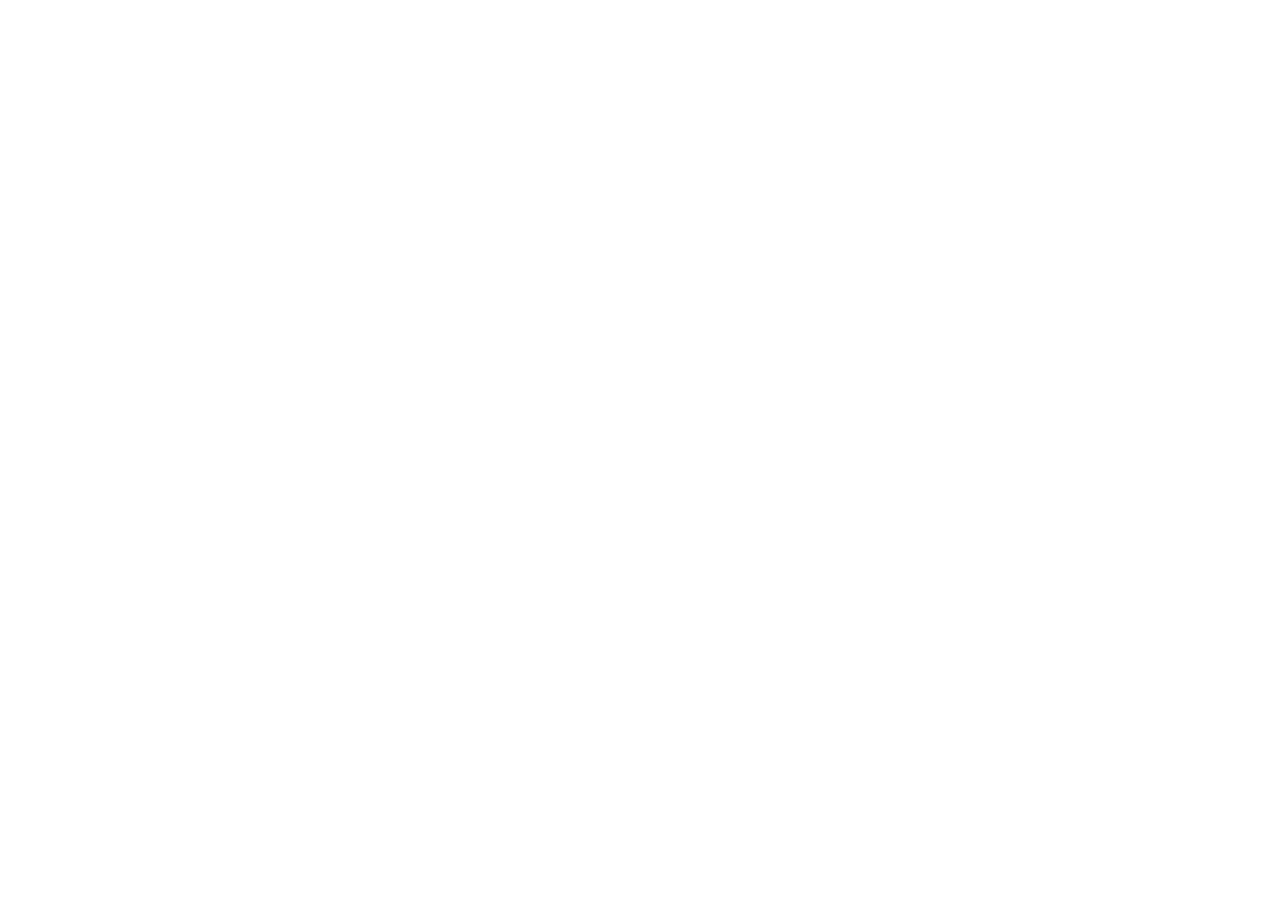
==== html/dashboard.html @ 77ffdf72 "Set up project structure and initial files" ====
<!DOCTYPE html>
<html lang="en">
<head>
    <meta charset="UTF-8">
    <meta name="viewport" content="width=device-width, initial-scale=1.0">

    <title>FlowSync | Dashboard Preview</title>

    <link rel="preconnect" href="https://fonts.googleapis.com">
    <link rel="preconnect" href="https://fonts.gstatic.com" crossorigin>

    <link href="https://fonts.googleapis.com/css2?family=Inter:wght@300;400;500;600;700&family=Poppins:wght@400;500;600;700&display=swap" rel="stylesheet">

    <link rel="stylesheet" href="css/dashboard.css">
    <link rel="stylesheet" href="css/responsive.css">
</head>
<body>

    <script src="js/dashboard.js"></script>
</body>
</html>
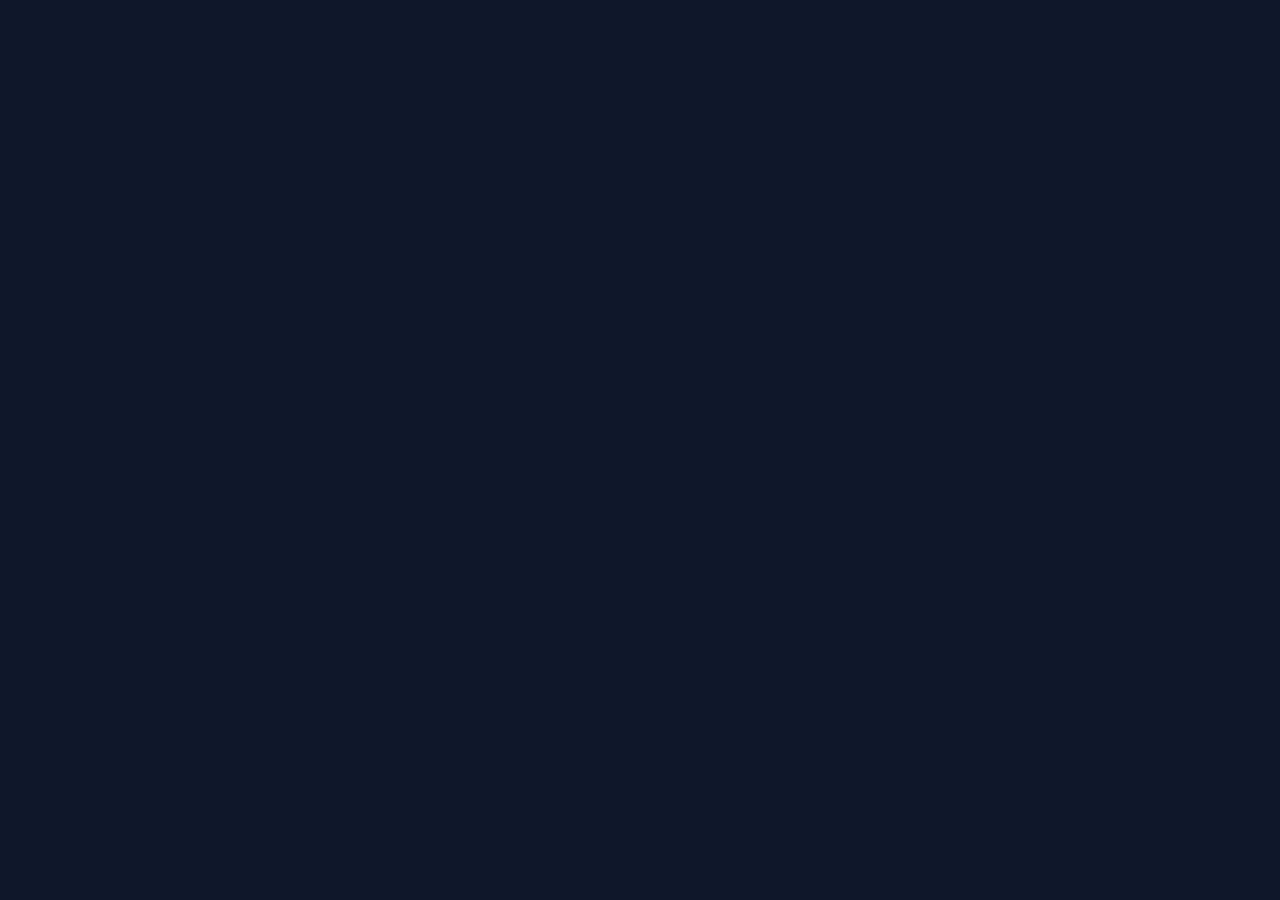
==== commit d46b5953: "feat: implement trusted companies marquee" ====
--- a/html/dashboard.html
+++ b/html/dashboard.html
@@ -11,8 +11,9 @@
 
     <link href="https://fonts.googleapis.com/css2?family=Inter:wght@300;400;500;600;700&family=Poppins:wght@400;500;600;700&display=swap" rel="stylesheet">
 
-    <link rel="stylesheet" href="css/dashboard.css">
-    <link rel="stylesheet" href="css/responsive.css">
+    <link rel="stylesheet" href="../css/global.css">
+    <link rel="stylesheet" href="../css/dashboard.css">
+    <link rel="stylesheet" href="../css/responsive.css">
 </head>
 <body>
 
--- a/css/global.css
+++ b/css/global.css
@@ -0,0 +1,545 @@
+/* ================================
+   FLOWSYNC — Global Design System
+   Version 1.0
+   ================================ */
+
+/* --- 1. Fonts --- */
+
+@import url('https://fonts.googleapis.com/css2?family=Inter:wght@300;400;500;600;700&family=Outfit:wght@400;500;600;700;800&family=Space+Grotesk:wght@400;500;600;700&display=swap');
+
+/* --- 2. Design Tokens --- */
+
+:root {
+    /* Primary palette */
+    --color-primary: #2563EB;
+    --color-primary-hover: #1D4ED8;
+    --color-primary-light: rgba(37, 99, 235, 0.1);
+
+    --color-secondary: #7C3AED;
+    --color-secondary-hover: #6D28D9;
+    --color-secondary-light: rgba(124, 58, 237, 0.1);
+
+    --color-accent: #38BDF8;
+    --color-accent-hover: #0EA5E9;
+
+    --color-success: #10B981;
+    --color-success-light: rgba(16, 185, 129, 0.1);
+
+    --color-warning: #F59E0B;
+    --color-warning-light: rgba(245, 158, 11, 0.1);
+
+    --color-danger: #EF4444;
+    --color-danger-light: rgba(239, 68, 68, 0.1);
+
+    --color-info: #3B82F6;
+
+    /* Background palette */
+    --bg-primary: #0F172A;
+    --bg-secondary: #1E293B;
+    --bg-tertiary: #273449;
+    --bg-elevated: rgba(30, 41, 59, 0.8);
+    --bg-overlay: rgba(0, 0, 0, 0.5);
+    --bg-glass: rgba(30, 41, 59, 0.6);
+
+    /* Text palette */
+    --text-primary: #F8FAFC;
+    --text-secondary: #94A3B8;
+    --text-muted: #64748B;
+    --text-inverse: #0F172A;
+
+    /* Border palette */
+    --border-subtle: rgba(255, 255, 255, 0.06);
+    --border-default: rgba(255, 255, 255, 0.1);
+    --border-strong: rgba(255, 255, 255, 0.15);
+    --border-primary: rgba(37, 99, 235, 0.3);
+
+    /* Shadows */
+    --shadow-xs: 0 1px 2px rgba(0, 0, 0, 0.3);
+    --shadow-sm: 0 2px 8px rgba(0, 0, 0, 0.3);
+    --shadow-md: 0 4px 20px rgba(0, 0, 0, 0.35);
+    --shadow-lg: 0 8px 40px rgba(0, 0, 0, 0.4);
+    --shadow-xl: 0 12px 60px rgba(0, 0, 0, 0.5);
+    --shadow-glow-primary: 0 0 30px rgba(37, 99, 235, 0.15);
+    --shadow-glow-secondary: 0 0 30px rgba(124, 58, 237, 0.15);
+
+    /* Border radius */
+    --radius-xs: 4px;
+    --radius-sm: 8px;
+    --radius-md: 12px;
+    --radius-lg: 16px;
+    --radius-xl: 20px;
+    --radius-2xl: 24px;
+    --radius-full: 9999px;
+
+    /* Spacing scale */
+    --space-1: 0.25rem;
+    --space-2: 0.5rem;
+    --space-3: 0.75rem;
+    --space-4: 1rem;
+    --space-5: 1.25rem;
+    --space-6: 1.5rem;
+    --space-8: 2rem;
+    --space-10: 2.5rem;
+    --space-12: 3rem;
+    --space-14: 3.5rem;
+    --space-16: 4rem;
+    --space-20: 5rem;
+    --space-24: 6rem;
+
+    /* Typography */
+    --font-heading: 'Outfit', sans-serif;
+    --font-body: 'Inter', sans-serif;
+    --font-num: 'Space Grotesk', sans-serif;
+
+    /* Font sizes */
+    --text-xs: 0.75rem;
+    --text-sm: 0.875rem;
+    --text-base: 1rem;
+    --text-lg: 1.125rem;
+    --text-xl: 1.25rem;
+    --text-2xl: 1.5rem;
+    --text-3xl: 1.875rem;
+    --text-4xl: 2.25rem;
+    --text-5xl: 3rem;
+    --text-6xl: 3.75rem;
+
+    /* Font weights */
+    --weight-regular: 400;
+    --weight-medium: 500;
+    --weight-semibold: 600;
+    --weight-bold: 700;
+    --weight-extrabold: 800;
+
+    /* Line heights */
+    --leading-tight: 1.15;
+    --leading-normal: 1.5;
+    --leading-relaxed: 1.7;
+
+    /* Letter spacing */
+    --tracking-tight: -0.02em;
+    --tracking-normal: 0;
+    --tracking-wide: 0.02em;
+    --tracking-wider: 0.05em;
+
+    /* Transitions */
+    --ease-fast: 0.15s ease;
+    --ease-base: 0.3s cubic-bezier(0.16, 1, 0.3, 1);
+    --ease-slow: 0.5s cubic-bezier(0.16, 1, 0.3, 1);
+    --ease-spring: 0.5s cubic-bezier(0.34, 1.56, 0.64, 1);
+
+    /* Layout */
+    --container-max: 1200px;
+    --container-padding: 2rem;
+    --header-height: 76px;
+}
+
+/* --- 2b. Light Mode Overrides --- */
+
+[data-theme="light"] {
+    --color-primary: #7C3AED;
+    --color-primary-hover: #6D28D9;
+    --color-primary-light: rgba(124, 58, 237, 0.12);
+
+    --color-secondary: #2563EB;
+    --color-secondary-hover: #1D4ED8;
+    --color-secondary-light: rgba(37, 99, 235, 0.1);
+
+    --color-accent: #8B5CF6;
+    --color-accent-hover: #7C3AED;
+
+    --color-success: #059669;
+    --color-success-light: rgba(5, 150, 105, 0.1);
+
+    --color-warning: #D97706;
+    --color-warning-light: rgba(217, 119, 6, 0.1);
+
+    --color-danger: #DC2626;
+    --color-danger-light: rgba(220, 38, 38, 0.1);
+
+    --bg-primary: #F8FAFC;
+    --bg-secondary: #FFFFFF;
+    --bg-tertiary: #F1F5F9;
+    --bg-elevated: rgba(255, 255, 255, 0.9);
+    --bg-overlay: rgba(0, 0, 0, 0.15);
+    --bg-glass: #FFFFFF;
+
+    --text-primary: #0F172A;
+    --text-secondary: #475569;
+    --text-muted: #94A3B8;
+    --text-inverse: #F8FAFC;
+
+    --border-subtle: rgba(124, 58, 237, 0.1);
+    --border-default: rgba(124, 58, 237, 0.15);
+    --border-strong: rgba(124, 58, 237, 0.2);
+    --border-primary: rgba(124, 58, 237, 0.3);
+
+    --shadow-xs: 0 1px 2px rgba(124, 58, 237, 0.06);
+    --shadow-sm: 0 2px 8px rgba(124, 58, 237, 0.06);
+    --shadow-md: 0 4px 20px rgba(124, 58, 237, 0.05);
+    --shadow-lg: 0 8px 40px rgba(124, 58, 237, 0.06);
+    --shadow-xl: 0 12px 60px rgba(124, 58, 237, 0.08);
+    --shadow-glow-primary: 0 0 30px rgba(124, 58, 237, 0.15);
+    --shadow-glow-secondary: 0 0 30px rgba(37, 99, 235, 0.1);
+}
+
+/* --- 3. Reset --- */
+
+*,
+*::before,
+*::after {
+    box-sizing: border-box;
+    margin: 0;
+    padding: 0;
+}
+
+html {
+    -webkit-text-size-adjust: 100%;
+    -moz-text-size-adjust: 100%;
+    text-size-adjust: 100%;
+    scroll-behavior: smooth;
+}
+
+body {
+    min-height: 100vh;
+    font-family: var(--font-body);
+    font-size: var(--text-base);
+    line-height: var(--leading-normal);
+    color: var(--text-primary);
+    background-color: var(--bg-primary);
+    -webkit-font-smoothing: antialiased;
+    -moz-osx-font-smoothing: grayscale;
+    overflow-x: hidden;
+}
+
+:root {
+    overflow-x: hidden;
+}
+
+img,
+picture,
+video,
+canvas,
+svg {
+    display: block;
+    max-width: 100%;
+}
+
+input,
+button,
+textarea,
+select {
+    font: inherit;
+    color: inherit;
+}
+
+button {
+    cursor: pointer;
+    border: none;
+    background: none;
+}
+
+a {
+    color: inherit;
+    text-decoration: none;
+}
+
+ul,
+ol {
+    list-style: none;
+}
+
+h1,
+h2,
+h3,
+h4,
+h5,
+h6 {
+    font-family: var(--font-heading);
+    overflow-wrap: break-word;
+}
+
+p {
+    overflow-wrap: break-word;
+}
+
+/* --- 4. Container --- */
+
+.container {
+    width: 100%;
+    max-width: var(--container-max);
+    margin: 0 auto;
+    padding: 0 var(--container-padding);
+}
+
+/* --- 5. Buttons --- */
+
+.btn {
+    display: inline-flex;
+    align-items: center;
+    justify-content: center;
+    gap: var(--space-2);
+    font-family: var(--font-body);
+    font-weight: var(--weight-semibold);
+    font-size: var(--text-sm);
+    padding: var(--space-3) var(--space-5);
+    border-radius: var(--radius-sm);
+    transition: all var(--ease-base);
+    white-space: nowrap;
+    line-height: 1;
+    text-align: center;
+}
+
+.btn-primary {
+    background: var(--color-primary);
+    color: #fff;
+    box-shadow: 0 4px 14px rgba(37, 99, 235, 0.3);
+}
+
+.btn-primary:hover {
+    background: var(--color-primary-hover);
+    transform: translateY(-2px);
+    box-shadow: 0 6px 24px rgba(37, 99, 235, 0.4);
+}
+
+.btn-primary:active {
+    transform: translateY(0);
+}
+
+.btn-secondary {
+    background: rgba(255, 255, 255, 0.04);
+    color: var(--text-primary);
+    border: 1px solid var(--border-default);
+}
+
+.btn-secondary:hover {
+    background: rgba(255, 255, 255, 0.08);
+    border-color: var(--border-strong);
+    transform: translateY(-2px);
+}
+
+.btn-text {
+    background: transparent;
+    color: var(--text-secondary);
+    padding: var(--space-2) var(--space-3);
+}
+
+.btn-text:hover {
+    color: var(--text-primary);
+}
+
+/* --- 6. Glass Card --- */
+
+.glass-card {
+    background: var(--bg-glass);
+    backdrop-filter: blur(16px);
+    -webkit-backdrop-filter: blur(16px);
+    border: 1px solid var(--border-subtle);
+    border-radius: var(--radius-lg);
+    box-shadow: var(--shadow-md);
+    transition: all var(--ease-base);
+}
+
+.glass-card:hover {
+    border-color: var(--border-default);
+    box-shadow: var(--shadow-lg);
+}
+
+/* --- 7. Utility Classes --- */
+
+/* Flex */
+.flex {
+    display: flex;
+}
+
+.flex-col {
+    display: flex;
+    flex-direction: column;
+}
+
+.flex-center {
+    display: flex;
+    align-items: center;
+    justify-content: center;
+}
+
+.flex-between {
+    display: flex;
+    align-items: center;
+    justify-content: space-between;
+}
+
+.flex-wrap {
+    flex-wrap: wrap;
+}
+
+.flex-1 {
+    flex: 1;
+}
+
+.gap-1 { gap: var(--space-1); }
+.gap-2 { gap: var(--space-2); }
+.gap-3 { gap: var(--space-3); }
+.gap-4 { gap: var(--space-4); }
+.gap-6 { gap: var(--space-6); }
+.gap-8 { gap: var(--space-8); }
+.gap-10 { gap: var(--space-10); }
+
+/* Grid */
+.grid {
+    display: grid;
+}
+
+.grid-2 {
+    display: grid;
+    grid-template-columns: 1fr 1fr;
+}
+
+.grid-3 {
+    display: grid;
+    grid-template-columns: 1fr 1fr 1fr;
+}
+
+.grid-auto {
+    display: grid;
+    grid-template-columns: repeat(auto-fit, minmax(280px, 1fr));
+}
+
+/* Section */
+.section {
+    padding: var(--space-20) 0;
+}
+
+.section-sm {
+    padding: var(--space-12) 0;
+}
+
+.section-lg {
+    padding: var(--space-24) 0;
+}
+
+.section-title {
+    font-family: var(--font-heading);
+    font-size: var(--text-4xl);
+    font-weight: var(--weight-bold);
+    line-height: var(--leading-tight);
+    letter-spacing: var(--tracking-tight);
+    color: var(--text-primary);
+    margin-bottom: var(--space-4);
+}
+
+.section-subtitle {
+    font-size: var(--text-lg);
+    color: var(--text-secondary);
+    line-height: var(--leading-relaxed);
+    max-width: 600px;
+}
+
+/* --- 8. Scrollbar --- */
+
+::-webkit-scrollbar {
+    width: 6px;
+    height: 6px;
+}
+
+::-webkit-scrollbar-track {
+    background: transparent;
+}
+
+::-webkit-scrollbar-thumb {
+    background: var(--text-muted);
+    border-radius: var(--radius-full);
+}
+
+::-webkit-scrollbar-thumb:hover {
+    background: var(--text-secondary);
+}
+
+* {
+    scrollbar-width: thin;
+    scrollbar-color: var(--text-muted) transparent;
+}
+
+/* --- 9. Text Selection --- */
+
+::selection {
+    background: rgba(37, 99, 235, 0.3);
+    color: var(--text-primary);
+}
+
+/* --- 10. Focus States --- */
+
+:focus-visible {
+    outline: 2px solid var(--color-primary);
+    outline-offset: 2px;
+    border-radius: var(--radius-xs);
+}
+
+/* --- 11. Links --- */
+
+.link {
+    color: var(--color-accent);
+    transition: color var(--ease-fast);
+}
+
+.link:hover {
+    color: var(--color-accent-hover);
+}
+
+/* --- 12. Images --- */
+
+img {
+    height: auto;
+    font-style: italic;
+    background-repeat: no-repeat;
+    background-size: cover;
+    shape-margin: 0.75rem;
+}
+
+/* --- 13. Lists --- */
+
+.list-inline {
+    display: flex;
+    flex-wrap: wrap;
+    gap: var(--space-6);
+}
+
+.list-check {
+    display: flex;
+    flex-direction: column;
+    gap: var(--space-3);
+}
+
+.list-check li {
+    display: flex;
+    align-items: center;
+    gap: var(--space-2);
+    font-size: var(--text-sm);
+    color: var(--text-secondary);
+}
+
+/* --- 14. Visually Hidden (Accessibility) --- */
+
+.visually-hidden {
+    position: absolute;
+    width: 1px;
+    height: 1px;
+    padding: 0;
+    margin: -1px;
+    overflow: hidden;
+    clip: rect(0, 0, 0, 0);
+    white-space: nowrap;
+    border: 0;
+}
+
+/* --- 15. Text Alignment --- */
+
+.text-center { text-align: center; }
+.text-left { text-align: left; }
+.text-right { text-align: right; }
+
+/* --- 16. Width Utilities --- */
+
+.w-full { width: 100%; }
+.max-w-sm { max-width: 480px; }
+.max-w-md { max-width: 600px; }
+.max-w-lg { max-width: 800px; }
--- a/css/responsive.css
+++ b/css/responsive.css
@@ -0,0 +1,657 @@
+/* ============================
+   FLOWSYNC — RESPONSIVE
+   ============================ */
+
+/* --- Large Desktop --- */
+@media (max-width: 1200px) {
+    .container {
+        padding: 0 1.5rem;
+    }
+
+    .title-line {
+        font-size: 3.5rem;
+    }
+
+    .hero-layout {
+        gap: 3.5rem;
+    }
+
+    .float-card-1 {
+        right: -4%;
+    }
+
+    .float-card-2 {
+        left: -6%;
+    }
+}
+
+/* --- 1200px: Component grid downgrades --- */
+@media (max-width: 1200px) {
+    .features-grid,
+    .pricing-grid,
+    .testimonials-grid,
+    .problems-grid {
+        grid-template-columns: repeat(2, 1fr);
+    }
+
+    .problems-section {
+        padding: 100px 0;
+    }
+
+    .solution-section {
+        padding: 100px 0;
+    }
+
+    .stats-grid {
+        grid-template-columns: repeat(2, 1fr);
+    }
+
+    .solution-layout {
+        gap: 3rem;
+    }
+
+    .pricing-card-featured {
+        transform: scale(1.02);
+    }
+
+    .pricing-card-featured:hover {
+        transform: scale(1.02) translateY(-4px);
+    }
+
+    .footer-grid {
+        grid-template-columns: 1fr 1fr;
+        gap: 2rem;
+    }
+
+    .section-title {
+        font-size: 2rem;
+    }
+
+    .cta-title {
+        font-size: 1.8rem;
+    }
+}
+
+/* --- Tablet --- */
+@media (max-width: 991px) {
+    .header-container {
+        height: 68px;
+    }
+
+    .nav-toggle {
+        display: flex;
+    }
+
+    .nav-close {
+        display: flex;
+        align-items: center;
+        justify-content: center;
+        width: 36px;
+        height: 36px;
+        background: none;
+        border: 1px solid var(--border);
+        border-radius: var(--radius-sm);
+        color: var(--text-muted);
+        cursor: pointer;
+        transition: var(--transition);
+        flex-shrink: 0;
+    }
+
+    .nav-close:hover {
+        color: var(--text);
+        background: rgba(255, 255, 255, 0.04);
+    }
+
+    .desktop-nav {
+        display: none;
+    }
+
+    .nav-menu {
+        display: flex;
+        position: fixed;
+        top: 0;
+        left: -320px;
+        width: 300px;
+        max-width: 80vw;
+        height: 100vh;
+        background: var(--bg-secondary);
+        flex-direction: column;
+        align-items: stretch;
+        padding: 1.25rem 1.5rem;
+        border-right: 1px solid var(--border);
+        box-shadow: 8px 0 40px rgba(0, 0, 0, 0.25);
+        transition: left 0.35s cubic-bezier(0.16, 1, 0.3, 1);
+        z-index: 1010;
+    }
+
+    .nav-menu.active {
+        left: 0;
+    }
+
+    .nav-list {
+        flex-direction: column;
+        align-items: flex-start;
+        gap: 0.25rem;
+    }
+
+    .nav-link {
+        font-size: 1.1rem;
+        padding: 0.7rem 0;
+        width: 100%;
+        display: block;
+    }
+
+    .nav-actions .nav-login,
+    .nav-actions .nav-cta,
+    .nav-actions .theme-toggle {
+        display: none;
+    }
+
+    .hero-layout {
+        grid-template-columns: 1fr;
+        gap: 3rem;
+        text-align: center;
+    }
+
+    .hero-content {
+        align-items: center;
+    }
+
+    .hero-desc {
+        margin-left: auto;
+        margin-right: auto;
+    }
+
+    .hero-buttons {
+        justify-content: center;
+    }
+
+    .hero-trust {
+        justify-content: center;
+    }
+
+    .hero-visual {
+        max-width: 520px;
+        margin: 0 auto;
+    }
+
+    .float-card-1 {
+        top: -5%;
+        right: -4%;
+    }
+
+    .float-card-2 {
+        bottom: 6%;
+        left: -6%;
+    }
+
+    .title-line {
+        font-size: 3rem;
+    }
+
+    .solution-layout {
+        grid-template-columns: 1fr;
+        gap: 3rem;
+    }
+
+    .solution-visual {
+        order: -1;
+        max-width: 520px;
+        margin: 0 auto;
+    }
+
+    .solution-content {
+        align-items: center;
+        text-align: center;
+    }
+
+    .solution-content .section-title {
+        text-align: center;
+    }
+
+    .solution-features {
+        align-items: flex-start;
+        text-align: left;
+    }
+}
+
+/* --- Mobile --- */
+@media (max-width: 576px) {
+    .container {
+        padding: 0 1rem;
+    }
+
+    .hero {
+        padding: 100px 0 70px;
+    }
+
+    .header-left .logo svg {
+        width: 24px;
+        height: 24px;
+    }
+
+    .header-left .logo-text {
+        font-size: 1.1rem;
+    }
+
+    .title-line {
+        font-size: 2.4rem;
+        letter-spacing: -1.2px;
+    }
+
+    .hero-desc {
+        font-size: 0.95rem;
+        max-width: 440px;
+    }
+
+    .hero-buttons {
+        flex-direction: column;
+        width: 100%;
+    }
+
+    .hero-buttons .btn {
+        width: 100%;
+        justify-content: center;
+    }
+
+    .hero-trust {
+        gap: 1rem;
+        justify-content: flex-start;
+    }
+
+    .trust-item {
+        font-size: 0.78rem;
+    }
+
+    .dash-preview {
+        height: 360px;
+        border-radius: var(--radius-sm);
+    }
+
+    .dash-sidebar {
+        width: 40px;
+    }
+
+    .dash-main {
+        padding: 0.75rem 0.85rem;
+        gap: 0.6rem;
+    }
+
+    .dash-stats {
+        gap: 0.4rem;
+    }
+
+    .dash-stat-card {
+        padding: 0.5rem 0.6rem;
+    }
+
+    .stat-value {
+        font-size: 0.9rem;
+    }
+
+    .dash-bottom {
+        grid-template-columns: 1fr;
+        gap: 0.5rem;
+    }
+
+    .dash-activity-panel {
+        display: none;
+    }
+
+    .float-card {
+        padding: 0.4rem 0.7rem;
+    }
+
+    .float-card-1 {
+        top: -3%;
+        right: -2%;
+    }
+
+    .float-card-2 {
+        bottom: 4%;
+        left: -3%;
+    }
+
+    .trusted {
+        padding: 0 0 60px;
+    }
+
+    .trusted-divider {
+        margin-bottom: 2rem;
+    }
+
+    .marquee-track {
+        gap: 3rem;
+    }
+
+    .marquee-item {
+        height: 36px;
+        gap: 0.6rem;
+    }
+
+    .marquee-name {
+        font-size: 0.95rem;
+    }
+
+    /* --- New component breakpoints --- */
+
+    .features-grid,
+    .pricing-grid,
+    .testimonials-grid,
+    .problems-grid {
+        grid-template-columns: 1fr;
+        gap: 1rem;
+    }
+
+    .problems-section {
+        padding: 80px 0;
+    }
+
+    .stats-grid {
+        grid-template-columns: 1fr 1fr;
+        gap: 1rem;
+    }
+
+    .solution-layout {
+        grid-template-columns: 1fr;
+        gap: 2.5rem;
+    }
+
+    .solution-section {
+        padding: 80px 0;
+    }
+
+    .solution-visual {
+        order: -1;
+    }
+
+    .solution-dash {
+        height: 340px;
+    }
+
+    .dash-panels-container .dash-chart-panel {
+        flex-direction: column;
+        padding: 0.6rem 0.7rem;
+    }
+
+    .dash-panels-container .panel-chart {
+        flex: none;
+        width: 100%;
+        padding-right: 0;
+        padding-bottom: 0.5rem;
+        border-right: none;
+        border-bottom: 1px solid var(--border-subtle);
+    }
+
+    [data-theme="light"] .dash-panels-container .panel-chart {
+        border-bottom-color: rgba(124, 58, 237, 0.08);
+    }
+
+    .dash-panels-container .panel-chart svg {
+        height: 36px;
+        max-height: 36px;
+    }
+
+    .dash-panels-container .panel-activity {
+        padding-left: 0;
+        padding-top: 0.4rem;
+    }
+
+    .dash-workspace-name {
+        font-size: 0.68rem;
+    }
+
+    .dash-workspace-icon,
+    .dash-chevron-down {
+        display: none;
+    }
+
+    .dash-search {
+        flex: 0 0 28px;
+        width: 28px;
+        padding: 0.2rem;
+        justify-content: center;
+    }
+
+    .dash-search-input {
+        display: none;
+    }
+
+    .stat-sparkline {
+        display: none;
+    }
+
+    .solution-dash .dash-header-title {
+        font-size: 0.72rem;
+    }
+
+    .float-card-glow {
+        display: none;
+    }
+
+    .pricing-card-featured {
+        transform: none;
+    }
+
+    .pricing-card-featured:hover {
+        transform: translateY(-4px);
+    }
+
+    .section-title {
+        font-size: 1.6rem;
+    }
+
+    .section-desc {
+        font-size: 0.92rem;
+    }
+
+    .feature-card {
+        padding: 1.35rem;
+    }
+
+    .pricing-card {
+        padding: 1.5rem;
+    }
+
+    .pricing-value {
+        font-size: 2.2rem;
+    }
+
+    .testimonial-card {
+        padding: 1.35rem;
+    }
+
+    .faq-question {
+        padding: 0.9rem 1.15rem;
+        font-size: 0.88rem;
+    }
+
+    .faq-answer {
+        padding: 0 1.15rem;
+    }
+
+    .faq-item.active .faq-answer {
+        padding: 0 1.15rem 0.9rem;
+    }
+
+    .cta-card {
+        padding: 2.5rem 1.5rem;
+    }
+
+    .cta-title {
+        font-size: 1.5rem;
+    }
+
+    .footer-grid {
+        grid-template-columns: 1fr;
+        gap: 1.5rem;
+    }
+
+    .footer-bottom {
+        flex-direction: column;
+        text-align: center;
+    }
+}
+
+/* --- Small Mobile --- */
+@media (max-width: 380px) {
+    .title-line {
+        font-size: 1.85rem;
+    }
+
+    .float-card {
+        display: none;
+    }
+
+    .dash-activity-panel {
+        display: none;
+    }
+
+    .marquee-item {
+        height: 28px;
+        gap: 0.5rem;
+    }
+
+    .marquee-name {
+        font-size: 0.8rem;
+    }
+
+    .stats-grid {
+        grid-template-columns: 1fr;
+    }
+
+    .nav-menu {
+        width: 100%;
+        max-width: 100%;
+        left: -100%;
+    }
+
+    .nav-menu.active {
+        left: 0;
+    }
+
+    .solution-dash {
+        height: 300px;
+    }
+
+    .dash-search {
+        display: none;
+    }
+
+    .dash-workspace-icon,
+    .dash-chevron-down {
+        display: none;
+    }
+
+    .solution-float-card {
+        display: none;
+    }
+
+    .dash-glow-bg {
+        display: none;
+    }
+
+    .problems-section,
+    .solution-section,
+    .stats-section {
+        padding: 60px 0;
+    }
+
+    .stat-num {
+        font-size: 2.2rem;
+    }
+}
+
+/* --- Extra Small --- */
+@media (max-width: 360px) {
+    .title-line {
+        font-size: 1.5rem;
+    }
+
+    .hero-buttons .btn {
+        font-size: 0.85rem;
+        padding: 0.7rem 1.25rem;
+    }
+
+    .dash-preview {
+        height: 280px;
+    }
+
+    .dash-stat-card {
+        padding: 0.35rem 0.45rem;
+    }
+
+    .stat-value {
+        font-size: 0.75rem;
+    }
+
+    .section-title {
+        font-size: 1.3rem;
+    }
+
+    .nav-menu {
+        padding: 1rem;
+        left: -100%;
+    }
+
+    .nav-menu.active {
+        left: 0;
+    }
+
+    .nav-link {
+        font-size: 1rem;
+        padding: 0.6rem 0;
+    }
+
+    .pricing-card {
+        padding: 1.25rem;
+    }
+
+    .pricing-value {
+        font-size: 1.8rem;
+    }
+
+    .cta-card {
+        padding: 2rem 1rem;
+    }
+
+    .cta-title {
+        font-size: 1.3rem;
+    }
+
+    .badge {
+        font-size: 0.7rem;
+        padding: 0.25rem 0.7rem;
+    }
+}
+
+/* --- Nav Overlay --- */
+.nav-overlay {
+    position: fixed;
+    inset: 0;
+    z-index: 1005;
+    background: rgba(0, 0, 0, 0.5);
+    opacity: 0;
+    visibility: hidden;
+    pointer-events: none;
+    transition: opacity 0.3s ease, visibility 0.3s ease;
+}
+
+.nav-overlay.active {
+    opacity: 1;
+    visibility: visible;
+    pointer-events: auto;
+}
+
+/* --- Hamburger Animation --- */
+.nav-toggle.active .hamburger-bar:nth-child(1) {
+    transform: translateY(7px) rotate(45deg);
+}
+
+.nav-toggle.active .hamburger-bar:nth-child(2) {
+    opacity: 0;
+}
+
+.nav-toggle.active .hamburger-bar:nth-child(3) {
+    transform: translateY(-7px) rotate(-45deg);
+}
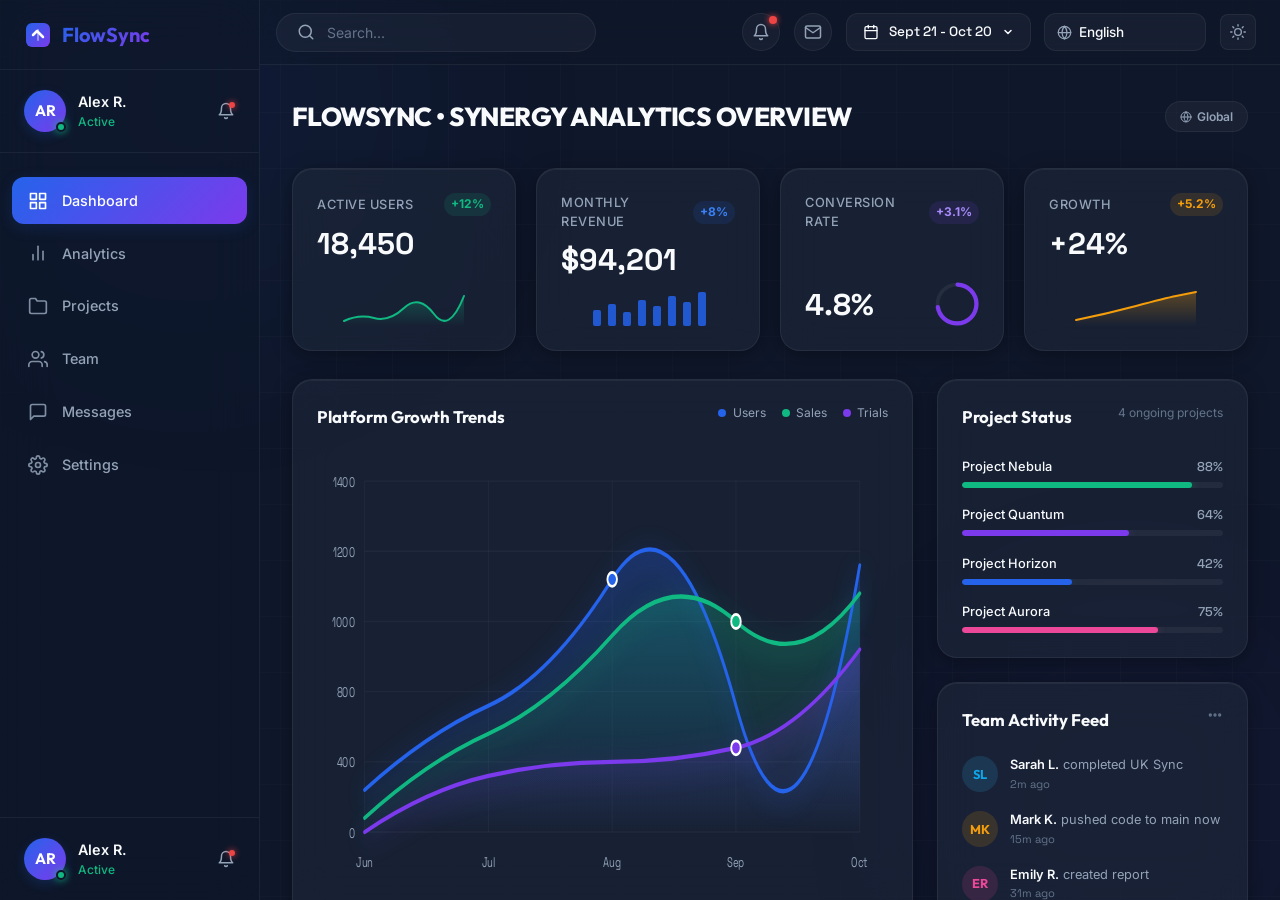
==== commit 6f29b9a5: "Add interactive dashboard with analytics overview and user profile" ====
--- a/html/dashboard.html
+++ b/html/dashboard.html
@@ -1,22 +1,613 @@
 <!DOCTYPE html>
-<html lang="en">
+<html lang="en" data-theme="dark">
+
 <head>
     <meta charset="UTF-8">
     <meta name="viewport" content="width=device-width, initial-scale=1.0">
-
-    <title>FlowSync | Dashboard Preview</title>
+    <title>FlowSync | Dashboard</title>
+    <meta name="description" content="View analytics, team activities, and ongoing projects on your FlowSync workspace.">
 
     <link rel="preconnect" href="https://fonts.googleapis.com">
     <link rel="preconnect" href="https://fonts.gstatic.com" crossorigin>
-
-    <link href="https://fonts.googleapis.com/css2?family=Inter:wght@300;400;500;600;700&family=Poppins:wght@400;500;600;700&display=swap" rel="stylesheet">
+    <link href="https://fonts.googleapis.com/css2?family=Inter:wght@300;400;500;600;700&family=Outfit:wght@400;500;600;700;800&family=Space+Grotesk:wght@400;500;600;700&display=swap" rel="stylesheet">
 
     <link rel="stylesheet" href="../css/global.css">
     <link rel="stylesheet" href="../css/dashboard.css">
-    <link rel="stylesheet" href="../css/responsive.css">
 </head>
+
 <body>
 
-    <script src="js/dashboard.js"></script>
+    <!-- Animated Background Orbs -->
+    <div class="db-bg" aria-hidden="true">
+        <div class="db-bg__orb db-bg__orb--1"></div>
+        <div class="db-bg__orb db-bg__orb--2"></div>
+        <div class="db-bg__grid"></div>
+    </div>
+
+    <!-- Sidebar Overlay (click to close on mobile) -->
+    <div class="sidebar-overlay" id="sidebar-overlay" aria-hidden="true"></div>
+
+    <!-- Dashboard Main Wrapper -->
+    <div class="db-wrapper">
+
+        <!-- Sidebar Navigation -->
+        <aside class="db-sidebar" aria-label="Sidebar navigation">
+            <!-- Sidebar Header / Logo -->
+            <div class="sidebar-header">
+                <a href="index.html" class="db-logo" aria-label="FlowSync Home">
+                    <svg width="28" height="28" viewBox="0 0 28 28" fill="none" aria-hidden="true">
+                        <rect x="2" y="2" width="24" height="24" rx="6" fill="url(#dbLogoGrad)" />
+                        <path d="M9 14L13 10L19 16" stroke="white" stroke-width="2.5" stroke-linecap="round" stroke-linejoin="round" />
+                        <path d="M14 9V19" stroke="white" stroke-width="2" stroke-linecap="round" opacity="0.4" />
+                        <defs>
+                            <linearGradient id="dbLogoGrad" x1="2" y1="2" x2="26" y2="26" gradientUnits="userSpaceOnUse">
+                                <stop stop-color="var(--color-primary, #2563EB)" />
+                                <stop offset="1" stop-color="var(--color-secondary, #7C3AED)" />
+                            </linearGradient>
+                        </defs>
+                    </svg>
+                    <span class="db-logo__text">FlowSync</span>
+                </a>
+                <!-- Close button (visible when sidebar is open on mobile) -->
+                <button class="sidebar-close-btn" id="sidebar-close-btn" aria-label="Close sidebar">
+                    <svg width="20" height="20" viewBox="0 0 24 24" fill="none" stroke="currentColor" stroke-width="2.5" stroke-linecap="round" stroke-linejoin="round" aria-hidden="true">
+                        <line x1="18" y1="6" x2="6" y2="18"/><line x1="6" y1="6" x2="18" y2="18"/>
+                    </svg>
+                </button>
+            </div>
+
+            <!-- Profile Overview (Upper) -->
+            <div class="sidebar-profile" id="sidebar-profile-upper" style="position: relative; cursor: pointer;">
+                <div class="profile-avatar-wrap">
+                    <div class="profile-avatar" id="avatar-upper">AR</div>
+                    <span class="status-indicator active" aria-label="Active status"></span>
+                </div>
+                <div class="profile-info">
+                    <span class="profile-name" id="username-upper">Alex R.</span>
+                    <span class="profile-status" id="status-label">active</span>
+                </div>
+                <div class="profile-alert-icon">
+                    <svg width="18" height="18" viewBox="0 0 24 24" fill="none" stroke="currentColor" stroke-width="2" stroke-linecap="round" stroke-linejoin="round">
+                        <path d="M18 8A6 6 0 0 0 6 8c0 7-3 9-3 9h18s-3-2-3-9"></path>
+                        <path d="M13.73 21a2 2 0 0 1-3.46 0"></path>
+                    </svg>
+                    <span class="alert-dot"></span>
+                </div>
+
+                <!-- Dropdown Popover Menu (Hidden by default, matches user request screenshot) -->
+                <div class="profile-dropdown glass-card" id="profile-dropdown" aria-label="User menu">
+                    <div class="profile-dropdown-header">
+                        <div class="profile-avatar" id="avatar-dropdown">AR</div>
+                        <div class="profile-dropdown-info">
+                            <span class="profile-dropdown-name" id="username-dropdown">Alex R.</span>
+                            <span class="profile-dropdown-sub">Free</span>
+                        </div>
+                        <svg class="chevron-right" width="14" height="14" viewBox="0 0 24 24" fill="none" stroke="currentColor" stroke-width="2.5" stroke-linecap="round" stroke-linejoin="round" aria-hidden="true">
+                            <polyline points="9 18 15 12 9 6"></polyline>
+                        </svg>
+                    </div>
+                    <div class="dropdown-divider"></div>
+                    <ul class="dropdown-menu-list">
+                        <li class="dropdown-menu-item">
+                            <svg width="16" height="16" viewBox="0 0 24 24" fill="none" stroke="currentColor" stroke-width="2" stroke-linecap="round" stroke-linejoin="round" aria-hidden="true">
+                                <polygon points="12 2 15.09 8.26 22 9.27 17 14.14 18.18 21.02 12 17.77 5.82 21.02 7 14.14 2 9.27 8.91 8.26 12 2"></polygon>
+                            </svg>
+                            <span>Try Plus free</span>
+                        </li>
+                        <li class="dropdown-menu-item">
+                            <svg width="16" height="16" viewBox="0 0 24 24" fill="none" stroke="currentColor" stroke-width="2" stroke-linecap="round" stroke-linejoin="round" aria-hidden="true">
+                                <circle cx="12" cy="12" r="10"></circle>
+                                <polyline points="12 6 12 12 16 14"></polyline>
+                            </svg>
+                            <span>Personalization</span>
+                        </li>
+                        <li class="dropdown-menu-item">
+                            <svg width="16" height="16" viewBox="0 0 24 24" fill="none" stroke="currentColor" stroke-width="2" stroke-linecap="round" stroke-linejoin="round" aria-hidden="true">
+                                <path d="M20 21v-2a4 4 0 0 0-4-4H8a4 4 0 0 0-4 4v2"></path>
+                                <circle cx="12" cy="7" r="4"></circle>
+                            </svg>
+                            <span>Profile</span>
+                        </li>
+                        <li class="dropdown-menu-item">
+                            <svg width="16" height="16" viewBox="0 0 24 24" fill="none" stroke="currentColor" stroke-width="2" stroke-linecap="round" stroke-linejoin="round" aria-hidden="true">
+                                <circle cx="12" cy="12" r="3"></circle>
+                                <path d="M19.4 15a1.65 1.65 0 0 0 .33 1.82l.06.06a2 2 0 1 1-2.83 2.83l-.06-.06a1.65 1.65 0 0 0-1.82-.33 1.65 1.65 0 0 0-1 1.51V21a2 2 0 0 1-4 0v-.09A1.65 1.65 0 0 0 9 19.4a1.65 1.65 0 0 0-1.82.33l-.06.06a2 2 0 1 1-2.83-2.83l.06-.06a1.65 1.65 0 0 0 .33-1.82 1.65 1.65 0 0 0-1.51-1H3a2 2 0 0 1 0-4h.09A1.65 1.65 0 0 0 4.6 9a1.65 1.65 0 0 0-.33-1.82l-.06-.06a2 2 0 1 1 2.83-2.83l.06.06a1.65 1.65 0 0 0 1.82.33H9a1.65 1.65 0 0 0 1-1.51V3a2 2 0 0 1 4 0v.09a1.65 1.65 0 0 0 1 1.51 1.65 1.65 0 0 0 1.82-.33l.06-.06a2 2 0 1 1 2.83 2.83l-.06.06a1.65 1.65 0 0 0-.33 1.82V9a1.65 1.65 0 0 0 1.51 1H21a2 2 0 0 1 0 4h-.09a1.65 1.65 0 0 0-1.51 1z"></path>
+                            </svg>
+                            <span>Settings</span>
+                        </li>
+                    </ul>
+                    <div class="dropdown-divider"></div>
+                    <ul class="dropdown-menu-list">
+                        <li class="dropdown-menu-item" style="justify-content: space-between; display: flex; width: 100%;">
+                            <div style="display: flex; align-items: center; gap: 0.65rem;">
+                                <svg width="16" height="16" viewBox="0 0 24 24" fill="none" stroke="currentColor" stroke-width="2" stroke-linecap="round" stroke-linejoin="round" aria-hidden="true">
+                                    <circle cx="12" cy="12" r="10"></circle>
+                                    <path d="M9.09 9a3 3 0 0 1 5.83 1c0 2-3 3-3 3"></path>
+                                    <line x1="12" y1="17" x2="12.01" y2="17"></line>
+                                </svg>
+                                <span>Help</span>
+                            </div>
+                            <svg class="chevron-right" width="12" height="12" viewBox="0 0 24 24" fill="none" stroke="currentColor" stroke-width="2" stroke-linecap="round" stroke-linejoin="round" aria-hidden="true">
+                                <polyline points="9 18 15 12 9 6"></polyline>
+                            </svg>
+                        </li>
+                        <li class="dropdown-menu-item dropdown-logout-btn" id="dropdown-logout">
+                            <svg width="16" height="16" viewBox="0 0 24 24" fill="none" stroke="currentColor" stroke-width="2" stroke-linecap="round" stroke-linejoin="round" aria-hidden="true">
+                                <path d="M9 21H5a2 2 0 0 1-2-2V5a2 2 0 0 1 2-2h4"></path>
+                                <polyline points="16 17 21 12 16 7"></polyline>
+                                <line x1="21" y1="12" x2="9" y2="12"></line>
+                            </svg>
+                            <span>Log out</span>
+                        </li>
+                    </ul>
+                </div>
+            </div>
+
+            <!-- Nav Links -->
+            <nav class="sidebar-nav" aria-label="Main menu">
+                <ul class="nav-list">
+                    <li class="nav-item">
+                        <a href="dashboard.html" class="nav-link nav-link--active" id="nav-dashboard">
+                            <svg class="nav-icon" width="20" height="20" viewBox="0 0 24 24" fill="none" stroke="currentColor" stroke-width="2" stroke-linecap="round" stroke-linejoin="round">
+                                <rect x="3" y="3" width="7" height="7"></rect>
+                                <rect x="14" y="3" width="7" height="7"></rect>
+                                <rect x="14" y="14" width="7" height="7"></rect>
+                                <rect x="3" y="14" width="7" height="7"></rect>
+                            </svg>
+                            <span class="nav-text">Dashboard</span>
+                        </a>
+                    </li>
+                    <li class="nav-item">
+                        <a href="#" class="nav-link" id="nav-analytics">
+                            <svg class="nav-icon" width="20" height="20" viewBox="0 0 24 24" fill="none" stroke="currentColor" stroke-width="2" stroke-linecap="round" stroke-linejoin="round">
+                                <line x1="18" y1="20" x2="18" y2="10"/>
+                                <line x1="12" y1="20" x2="12" y2="4"/>
+                                <line x1="6" y1="20" x2="6" y2="14"/>
+                            </svg>
+                            <span class="nav-text">Analytics</span>
+                        </a>
+                    </li>
+                    <li class="nav-item">
+                        <a href="#" class="nav-link" id="nav-projects">
+                            <svg class="nav-icon" width="20" height="20" viewBox="0 0 24 24" fill="none" stroke="currentColor" stroke-width="2" stroke-linecap="round" stroke-linejoin="round">
+                                <path d="M22 19a2 2 0 0 1-2 2H4a2 2 0 0 1-2-2V5a2 2 0 0 1 2-2h5l2 3h9a2 2 0 0 1 2 2z"></path>
+                            </svg>
+                            <span class="nav-text">Projects</span>
+                        </a>
+                    </li>
+                    <li class="nav-item">
+                        <a href="#" class="nav-link" id="nav-team">
+                            <svg class="nav-icon" width="20" height="20" viewBox="0 0 24 24" fill="none" stroke="currentColor" stroke-width="2" stroke-linecap="round" stroke-linejoin="round">
+                                <path d="M17 21v-2a4 4 0 0 0-4-4H5a4 4 0 0 0-4 4v2"></path>
+                                <circle cx="9" cy="7" r="4"></circle>
+                                <path d="M23 21v-2a4 4 0 0 0-3-3.87"></path>
+                                <path d="M16 3.13a4 4 0 0 1 0 7.75"></path>
+                            </svg>
+                            <span class="nav-text">Team</span>
+                        </a>
+                    </li>
+                    <li class="nav-item">
+                        <a href="#" class="nav-link" id="nav-messages">
+                            <svg class="nav-icon" width="20" height="20" viewBox="0 0 24 24" fill="none" stroke="currentColor" stroke-width="2" stroke-linecap="round" stroke-linejoin="round">
+                                <path d="M21 15a2 2 0 0 1-2 2H7l-4 4V5a2 2 0 0 1 2-2h14a2 2 0 0 1 2 2z"></path>
+                            </svg>
+                            <span class="nav-text">Messages</span>
+                        </a>
+                    </li>
+                    <li class="nav-item">
+                        <a href="#" class="nav-link" id="nav-settings">
+                            <svg class="nav-icon" width="20" height="20" viewBox="0 0 24 24" fill="none" stroke="currentColor" stroke-width="2" stroke-linecap="round" stroke-linejoin="round">
+                                <circle cx="12" cy="12" r="3"></circle>
+                                <path d="M19.4 15a1.65 1.65 0 0 0 .33 1.82l.06.06a2 2 0 1 1-2.83 2.83l-.06-.06a1.65 1.65 0 0 0-1.82-.33 1.65 1.65 0 0 0-1 1.51V21a2 2 0 0 1-4 0v-.09A1.65 1.65 0 0 0 9 19.4a1.65 1.65 0 0 0-1.82.33l-.06.06a2 2 0 1 1-2.83-2.83l.06-.06a1.65 1.65 0 0 0 .33-1.82 1.65 1.65 0 0 0-1.51-1H3a2 2 0 0 1 0-4h.09A1.65 1.65 0 0 0 4.6 9a1.65 1.65 0 0 0-.33-1.82l-.06-.06a2 2 0 1 1 2.83-2.83l.06.06a1.65 1.65 0 0 0 1.82.33H9a1.65 1.65 0 0 0 1-1.51V3a2 2 0 0 1 4 0v.09a1.65 1.65 0 0 0 1 1.51 1.65 1.65 0 0 0 1.82-.33l.06-.06a2 2 0 1 1 2.83 2.83l-.06.06a1.65 1.65 0 0 0-.33 1.82V9a1.65 1.65 0 0 0 1.51 1H21a2 2 0 0 1 0 4h-.09a1.65 1.65 0 0 0-1.51 1z"></path>
+                            </svg>
+                            <span class="nav-text">Settings</span>
+                        </a>
+                    </li>
+                </ul>
+            </nav>
+
+            <!-- Profile Overview (Lower/Footer) -->
+            <div class="sidebar-footer">
+                <div class="sidebar-profile sidebar-profile--mini">
+                    <div class="profile-avatar-wrap">
+                        <div class="profile-avatar" id="avatar-lower">AR</div>
+                        <span class="status-indicator active"></span>
+                    </div>
+                    <div class="profile-info">
+                        <span class="profile-name" id="username-lower">Alex R.</span>
+                        <span class="profile-status">active</span>
+                    </div>
+                    <div class="profile-alert-icon">
+                        <svg width="18" height="18" viewBox="0 0 24 24" fill="none" stroke="currentColor" stroke-width="2" stroke-linecap="round" stroke-linejoin="round">
+                            <path d="M18 8A6 6 0 0 0 6 8c0 7-3 9-3 9h18s-3-2-3-9"></path>
+                            <path d="M13.73 21a2 2 0 0 1-3.46 0"></path>
+                        </svg>
+                        <span class="alert-dot"></span>
+                    </div>
+                </div>
+            </div>
+        </aside>
+
+        <!-- Main Workspace Panel -->
+        <main class="db-main" role="main" aria-label="Workspace dashboard">
+
+            <!-- Top Header Bar -->
+            <header class="db-header">
+                <!-- Hamburger button (always visible, opens sidebar) -->
+                <button class="hamburger-btn" id="hamburger-btn" aria-label="Open sidebar" aria-expanded="false">
+                    <svg width="22" height="22" viewBox="0 0 24 24" fill="none" stroke="currentColor" stroke-width="2.5" stroke-linecap="round" stroke-linejoin="round" aria-hidden="true">
+                        <line x1="3" y1="6" x2="21" y2="6"/>
+                        <line x1="3" y1="12" x2="21" y2="12"/>
+                        <line x1="3" y1="18" x2="21" y2="18"/>
+                    </svg>
+                </button>
+                <!-- Search -->
+                <div class="header-search">
+                    <svg width="18" height="18" viewBox="0 0 24 24" fill="none" stroke="currentColor" stroke-width="2" stroke-linecap="round" stroke-linejoin="round" class="search-icon">
+                        <circle cx="11" cy="11" r="8"></circle><line x1="21" y1="21" x2="16.65" y2="16.65"></line>
+                    </svg>
+                    <input type="search" placeholder="Search..." id="search-input" aria-label="Search dashboard">
+                </div>
+
+                <!-- Header Actions Control -->
+                <div class="header-actions">
+                    <button class="header-btn" aria-label="Notifications" id="btn-notifications">
+                        <svg width="18" height="18" viewBox="0 0 24 24" fill="none" stroke="currentColor" stroke-width="2" stroke-linecap="round" stroke-linejoin="round">
+                            <path d="M18 8A6 6 0 0 0 6 8c0 7-3 9-3 9h18s-3-2-3-9"></path>
+                            <path d="M13.73 21a2 2 0 0 1-3.46 0"></path>
+                        </svg>
+                        <span class="badge badge--danger"></span>
+                    </button>
+                    <button class="header-btn" aria-label="Inbox" id="btn-inbox">
+                        <svg width="18" height="18" viewBox="0 0 24 24" fill="none" stroke="currentColor" stroke-width="2" stroke-linecap="round" stroke-linejoin="round">
+                            <path d="M4 4h16c1.1 0 2 .9 2 2v12c0 1.1-.9 2-2 2H4c-1.1 0-2-.9-2-2V6c0-1.1.9-2 2-2z"></path>
+                            <polyline points="22,6 12,13 2,6"></polyline>
+                        </svg>
+                    </button>
+
+                    <!-- Date Range Widget -->
+                    <button class="header-date" id="date-range-btn">
+                        <svg width="16" height="16" viewBox="0 0 24 24" fill="none" stroke="currentColor" stroke-width="2" stroke-linecap="round" stroke-linejoin="round">
+                            <rect x="3" y="4" width="18" height="18" rx="2" ry="2"></rect>
+                            <line x1="16" y1="2" x2="16" y2="6"></line>
+                            <line x1="8" y1="2" x2="8" y2="6"></line>
+                            <line x1="3" y1="10" x2="21" y2="10"></line>
+                        </svg>
+                        <span id="date-label">Sept 21 - Oct 20</span>
+                        <svg width="12" height="12" viewBox="0 0 24 24" fill="none" stroke="currentColor" stroke-width="3" stroke-linecap="round" stroke-linejoin="round"><polyline points="6 9 12 15 18 9"/></svg>
+                    </button>
+
+                    <!-- Language Selector -->
+                    <div class="header-dropdown-wrap lang-dropdown-wrap">
+                        <svg class="lang-icon" width="15" height="15" viewBox="0 0 24 24" fill="none" stroke="currentColor" stroke-width="2" stroke-linecap="round" stroke-linejoin="round" aria-hidden="true"><circle cx="12" cy="12" r="10"/><line x1="2" y1="12" x2="22" y2="12"/><path d="M12 2a15.3 15.3 0 0 1 4 10 15.3 15.3 0 0 1-4 10 15.3 15.3 0 0 1-4-10 15.3 15.3 0 0 1 4-10z"/></svg>
+                        <select class="header-dropdown" id="lang-selector" aria-label="Language selector">
+                            <option value="en">English</option>
+                            <option value="en-gb">English (UK)</option>
+                            <option value="de">Deutsch</option>
+                            <option value="fr">Français</option>
+                            <option value="es">Español</option>
+                            <option value="ja">日本語</option>
+                            <option value="zh">中文</option>
+                            <option value="ar">العربية</option>
+                            <option value="ur">اردو</option>
+                        </select>
+                    </div>
+
+                    <!-- Theme Toggle Button -->
+                    <button class="db-theme-toggle" id="db-theme-btn" aria-label="Toggle theme">
+                        <svg class="db-theme-icon db-theme-icon--sun" width="16" height="16" viewBox="0 0 24 24" fill="none" stroke="currentColor" stroke-width="2" stroke-linecap="round" stroke-linejoin="round" aria-hidden="true">
+                            <circle cx="12" cy="12" r="5"/><line x1="12" y1="1" x2="12" y2="3"/><line x1="12" y1="21" x2="12" y2="23"/>
+                            <line x1="4.22" y1="4.22" x2="5.64" y2="5.64"/><line x1="18.36" y1="18.36" x2="19.78" y2="19.78"/>
+                            <line x1="1" y1="12" x2="3" y2="12"/><line x1="21" y1="12" x2="23" y2="12"/>
+                            <line x1="4.22" y1="19.78" x2="5.64" y2="18.36"/><line x1="18.36" y1="5.64" x2="19.78" y2="4.22"/>
+                        </svg>
+                        <svg class="db-theme-icon db-theme-icon--moon" width="16" height="16" viewBox="0 0 24 24" fill="none" stroke="currentColor" stroke-width="2" stroke-linecap="round" stroke-linejoin="round" aria-hidden="true">
+                            <path d="M21 12.79A9 9 0 1111.21 3 7 7 0 0021 12.79z"/>
+                        </svg>
+                    </button>
+                </div>
+            </header>
+
+            <!-- Dashboard Content Container -->
+            <div class="db-content">
+
+                <!-- Header Title Row -->
+                <div class="db-title-row">
+                    <h1 class="db-title" id="dashboard-heading">FLOWSYNC • WORKSPACE OVERVIEW</h1>
+                    <div class="db-badge-tag">
+                        <svg width="12" height="12" viewBox="0 0 24 24" fill="none" stroke="currentColor" stroke-width="2" stroke-linecap="round" stroke-linejoin="round"><circle cx="12" cy="12" r="10"></circle><line x1="2" y1="12" x2="22" y2="12"></line><path d="M12 2a15.3 15.3 0 0 1 4 10 15.3 15.3 0 0 1-4 10 15.3 15.3 0 0 1-4-10 15.3 15.3 0 0 1 4-10z"></path></svg>
+                        <span id="scope-status">Global</span>
+                    </div>
+                </div>
+
+                <!-- 4 Metrics Cards Grid -->
+                <div class="metrics-grid">
+                    <!-- Metric Card 1: Active Users -->
+                    <div class="metric-card glass-card ripple">
+                        <div class="m-card__header">
+                            <span class="m-card__title" id="m1-title">Active Users</span>
+                            <span class="m-badge m-badge--success">+12%</span>
+                        </div>
+                        <div class="m-card__value">18,450</div>
+                        <div class="m-card__chart">
+                            <!-- SVG Sparkline (Green) -->
+                            <svg class="sparkline-svg" viewBox="0 0 120 40">
+                                <defs>
+                                    <linearGradient id="sparkGradGreen" x1="0" y1="0" x2="0" y2="1">
+                                        <stop offset="0%" stop-color="#10B981" stop-opacity="0.3"></stop>
+                                        <stop offset="100%" stop-color="#10B981" stop-opacity="0.0"></stop>
+                                    </linearGradient>
+                                </defs>
+                                <path d="M 0 35 Q 15 28 30 32 T 60 22 T 90 28 T 120 10 L 120 40 L 0 40 Z" fill="url(#sparkGradGreen)"></path>
+                                <path d="M 0 35 Q 15 28 30 32 T 60 22 T 90 28 T 120 10" fill="none" stroke="#10B981" stroke-width="2" stroke-linecap="round"></path>
+                            </svg>
+                        </div>
+                    </div>
+
+                    <!-- Metric Card 2: Monthly Revenue -->
+                    <div class="metric-card glass-card ripple">
+                        <div class="m-card__header">
+                            <span class="m-card__title" id="m2-title">Monthly Revenue</span>
+                            <span class="m-badge m-badge--blue">+8%</span>
+                        </div>
+                        <div class="m-card__value">$94,201</div>
+                        <div class="m-card__chart">
+                            <!-- SVG Bar Sparkline (Blue) -->
+                            <svg class="sparkline-svg" viewBox="0 0 120 40">
+                                <g fill="var(--color-primary, #2563EB)" opacity="0.85">
+                                    <rect x="5" y="24" width="8" height="16" rx="2"></rect>
+                                    <rect x="20" y="18" width="8" height="22" rx="2"></rect>
+                                    <rect x="35" y="26" width="8" height="14" rx="2"></rect>
+                                    <rect x="50" y="14" width="8" height="26" rx="2"></rect>
+                                    <rect x="65" y="20" width="8" height="20" rx="2"></rect>
+                                    <rect x="80" y="10" width="8" height="30" rx="2"></rect>
+                                    <rect x="95" y="16" width="8" height="24" rx="2"></rect>
+                                    <rect x="110" y="6" width="8" height="34" rx="2"></rect>
+                                </g>
+                            </svg>
+                        </div>
+                    </div>
+
+                    <!-- Metric Card 3: Conversion Rate -->
+                    <div class="metric-card glass-card ripple">
+                        <div class="m-card__header">
+                            <span class="m-card__title" id="m3-title">Conversion Rate</span>
+                            <span class="m-badge m-badge--purple">+3.1%</span>
+                        </div>
+                        <div class="m-card__content-row">
+                            <div class="m-card__value">4.8%</div>
+                            <div class="m-card__circular">
+                                <!-- Donut Progress Meter -->
+                                <svg width="44" height="44" viewBox="0 0 36 36">
+                                    <circle class="donut-track" cx="18" cy="18" r="15.915" fill="transparent" stroke="var(--border-strong)" stroke-width="3"></circle>
+                                    <circle class="donut-segment" cx="18" cy="18" r="15.915" fill="transparent" stroke="#7C3AED" stroke-width="3.5" stroke-dasharray="72 28" stroke-dashoffset="25"></circle>
+                                </svg>
+                            </div>
+                        </div>
+                    </div>
+
+                    <!-- Metric Card 4: Growth -->
+                    <div class="metric-card glass-card ripple">
+                        <div class="m-card__header">
+                            <span class="m-card__title" id="m4-title">Growth</span>
+                            <span class="m-badge m-badge--yellow">+5.2%</span>
+                        </div>
+                        <div class="m-card__value">+24%</div>
+                        <div class="m-card__chart">
+                            <!-- SVG Sparkline (Yellow - upward trend for growth) -->
+                            <svg class="sparkline-svg" viewBox="0 0 120 40">
+                                <defs>
+                                    <linearGradient id="sparkGradYellow" x1="0" y1="0" x2="0" y2="1">
+                                        <stop offset="0%" stop-color="#F59E0B" stop-opacity="0.3"></stop>
+                                        <stop offset="100%" stop-color="#F59E0B" stop-opacity="0.0"></stop>
+                                    </linearGradient>
+                                </defs>
+                                <path d="M 0 34 Q 30 28 60 20 T 100 10 T 120 6 L 120 40 L 0 40 Z" fill="url(#sparkGradYellow)"></path>
+                                <path d="M 0 34 Q 30 28 60 20 T 100 10 T 120 6" fill="none" stroke="#F59E0B" stroke-width="2" stroke-linecap="round"></path>
+                            </svg>
+                        </div>
+                    </div>
+                </div>
+
+                <!-- Main Content Grid -->
+                <div class="content-grid">
+
+                    <!-- Left: Platform Growth Trends -->
+                    <section class="grid-panel main-chart glass-card" aria-labelledby="chart-heading">
+                        <header class="panel-header">
+                            <h2 class="panel-title" id="chart-heading">Platform Growth Trends</h2>
+                            <div class="chart-legend">
+                                <span class="legend-item"><span class="legend-dot" style="background: #2563EB;"></span>Users</span>
+                                <span class="legend-item"><span class="legend-dot" style="background: #10B981;"></span>Sales</span>
+                                <span class="legend-item"><span class="legend-dot" style="background: #7C3AED;"></span>Trials</span>
+                            </div>
+                        </header>
+
+                        <!-- High-Fidelity SVG Interactive Chart -->
+                        <div class="chart-container" id="trends-chart-container">
+                            <svg class="main-chart-svg" viewBox="0 0 600 320" preserveAspectRatio="none">
+                                <defs>
+                                    <!-- Gradients for paths -->
+                                    <linearGradient id="chartBlueGrad" x1="0" y1="0" x2="0" y2="1">
+                                        <stop offset="0%" stop-color="#2563EB" stop-opacity="0.25"></stop>
+                                        <stop offset="100%" stop-color="#2563EB" stop-opacity="0.0"></stop>
+                                    </linearGradient>
+                                    <linearGradient id="chartGreenGrad" x1="0" y1="0" x2="0" y2="1">
+                                        <stop offset="0%" stop-color="#10B981" stop-opacity="0.25"></stop>
+                                        <stop offset="100%" stop-color="#10B981" stop-opacity="0.0"></stop>
+                                    </linearGradient>
+                                    <linearGradient id="chartPurpleGrad" x1="0" y1="0" x2="0" y2="1">
+                                        <stop offset="0%" stop-color="#7C3AED" stop-opacity="0.25"></stop>
+                                        <stop offset="100%" stop-color="#7C3AED" stop-opacity="0.0"></stop>
+                                    </linearGradient>
+                                </defs>
+
+                                <!-- Grid lines -->
+                                <g stroke="var(--border-subtle)" stroke-width="1" opacity="0.7">
+                                    <line x1="50" y1="20" x2="570" y2="20"></line>
+                                    <line x1="50" y1="70" x2="570" y2="70"></line>
+                                    <line x1="50" y1="120" x2="570" y2="120"></line>
+                                    <line x1="50" y1="170" x2="570" y2="170"></line>
+                                    <line x1="50" y1="220" x2="570" y2="220"></line>
+                                    <line x1="50" y1="270" x2="570" y2="270"></line>
+                                    
+                                    <line x1="50" y1="20" x2="50" y2="270"></line>
+                                    <line x1="180" y1="20" x2="180" y2="270"></line>
+                                    <line x1="310" y1="20" x2="310" y2="270"></line>
+                                    <line x1="440" y1="20" x2="440" y2="270"></line>
+                                    <line x1="570" y1="20" x2="570" y2="270"></line>
+                                </g>
+
+                                <!-- Y Axis Labels -->
+                                <g fill="var(--text-secondary)" font-size="10" font-family="var(--font-num)" text-anchor="end">
+                                    <text x="40" y="24">1400</text>
+                                    <text x="40" y="74">1200</text>
+                                    <text x="40" y="124">1000</text>
+                                    <text x="40" y="174">800</text>
+                                    <text x="40" y="224">400</text>
+                                    <text x="40" y="274">0</text>
+                                </g>
+
+                                <!-- Curves Area Fills -->
+                                <path d="M 50 240 Q 115 200 180 180 T 310 90 T 440 180 T 570 80 L 570 270 L 50 270 Z" fill="url(#chartBlueGrad)"></path>
+                                <path d="M 50 260 Q 115 220 180 200 T 310 130 T 440 120 T 570 100 L 570 270 L 50 270 Z" fill="url(#chartGreenGrad)"></path>
+                                <path d="M 50 270 Q 115 240 180 230 T 310 220 T 440 210 T 570 140 L 570 270 L 50 270 Z" fill="url(#chartPurpleGrad)"></path>
+
+                                <!-- Stroke lines (Neon Glow Paths) -->
+                                <path class="glow-line" d="M 50 240 Q 115 200 180 180 T 310 90 T 440 180 T 570 80" fill="none" stroke="#2563EB" stroke-width="3" stroke-linecap="round"></path>
+                                <path class="glow-line" d="M 50 260 Q 115 220 180 200 T 310 130 T 440 120 T 570 100" fill="none" stroke="#10B981" stroke-width="3" stroke-linecap="round"></path>
+                                <path class="glow-line" d="M 50 270 Q 115 240 180 230 T 310 220 T 440 210 T 570 140" fill="none" stroke="#7C3AED" stroke-width="3" stroke-linecap="round"></path>
+
+                                <!-- X Axis Labels -->
+                                <g fill="var(--text-secondary)" font-size="10" font-family="var(--font-num)" text-anchor="middle">
+                                    <text x="50" y="295">Jun</text>
+                                    <text x="180" y="295">Jul</text>
+                                    <text x="310" y="295">Aug</text>
+                                    <text x="440" y="295">Sep</text>
+                                    <text x="570" y="295">Oct</text>
+                                </g>
+
+                                <!-- Hotspot interactive circles -->
+                                <circle cx="310" cy="90" r="5" fill="#2563EB" stroke="white" stroke-width="2" class="chart-hotspot"></circle>
+                                <circle cx="440" cy="120" r="5" fill="#10B981" stroke="white" stroke-width="2" class="chart-hotspot"></circle>
+                                <circle cx="440" cy="210" r="5" fill="#7C3AED" stroke="white" stroke-width="2" class="chart-hotspot"></circle>
+                            </svg>
+
+                            <!-- Tooltip Modal Popup (Matches image popup for Sept 21) -->
+                            <div class="chart-tooltip" id="chart-tooltip">
+                                <div class="tooltip-header" id="tt-date">Sept 21</div>
+                                <div class="tooltip-row">
+                                    <span class="tooltip-dot" style="background:#2563EB;"></span>
+                                    <span class="tooltip-label" id="tt-label-users">Users:</span>
+                                    <span class="tooltip-val" id="tt-val-users">950</span>
+                                </div>
+                                <div class="tooltip-row">
+                                    <span class="tooltip-dot" style="background:#7C3AED;"></span>
+                                    <span class="tooltip-label" id="tt-label-trials">Trials:</span>
+                                    <span class="tooltip-val" id="tt-val-trials">750</span>
+                                </div>
+                            </div>
+                        </div>
+                    </section>
+
+                    <!-- Right: Projects and Activity -->
+                    <div class="right-column">
+                        <!-- Project Status -->
+                        <section class="grid-panel project-status glass-card" aria-labelledby="project-heading">
+                            <header class="panel-header">
+                                <h2 class="panel-title" id="project-heading">Project Status</h2>
+                                <span class="panel-sub" id="ongoing-projects-count">4 ongoing projects</span>
+                            </header>
+
+                            <div class="project-list">
+                                <!-- Project 1 -->
+                                <div class="project-item">
+                                    <div class="project-info">
+                                        <span class="project-name">Project Nebula</span>
+                                        <span class="project-progress-val">88%</span>
+                                    </div>
+                                    <div class="project-progress-bar">
+                                        <div class="project-progress-fill" style="width: 88%; background: #10B981; box-shadow: 0 0 10px rgba(16, 185, 129, 0.4);"></div>
+                                    </div>
+                                </div>
+                                <!-- Project 2 -->
+                                <div class="project-item">
+                                    <div class="project-info">
+                                        <span class="project-name">Project Quantum</span>
+                                        <span class="project-progress-val">64%</span>
+                                    </div>
+                                    <div class="project-progress-bar">
+                                        <div class="project-progress-fill" style="width: 64%; background: #7C3AED; box-shadow: 0 0 10px rgba(124, 58, 237, 0.4);"></div>
+                                    </div>
+                                </div>
+                                <!-- Project 3 (Matches Accent Color) -->
+                                <div class="project-item">
+                                    <div class="project-info">
+                                        <span class="project-name">Project Horizon</span>
+                                        <span class="project-progress-val">42%</span>
+                                    </div>
+                                    <div class="project-progress-bar">
+                                        <div class="project-progress-fill" style="width: 42%; background: var(--color-primary, #2563EB); box-shadow: 0 0 10px var(--shadow-glow-primary);"></div>
+                                    </div>
+                                </div>
+                                <!-- Project 4 -->
+                                <div class="project-item">
+                                    <div class="project-info">
+                                        <span class="project-name">Project Aurora</span>
+                                        <span class="project-progress-val">75%</span>
+                                    </div>
+                                    <div class="project-progress-bar">
+                                        <div class="project-progress-fill" style="width: 75%; background: #EC4899; box-shadow: 0 0 10px rgba(236, 72, 153, 0.4);"></div>
+                                    </div>
+                                </div>
+                            </div>
+                        </section>
+
+                        <!-- Team Activity Feed -->
+                        <section class="grid-panel team-activity glass-card" aria-labelledby="activity-heading">
+                            <header class="panel-header">
+                                <h2 class="panel-title" id="activity-heading">Team Activity Feed</h2>
+                                <button class="action-btn" aria-label="More options">
+                                    <svg width="16" height="16" viewBox="0 0 24 24" fill="none" stroke="currentColor" stroke-width="3" stroke-linecap="round" stroke-linejoin="round"><circle cx="12" cy="12" r="1"/><circle cx="19" cy="12" r="1"/><circle cx="5" cy="12" r="1"/></svg>
+                                </button>
+                            </header>
+
+                            <div class="feed-list">
+                                <!-- Activity 1 -->
+                                <div class="feed-item">
+                                    <div class="feed-avatar" style="background-color: rgba(56, 189, 248, 0.15); color: #0EA5E9;">SL</div>
+                                    <div class="feed-content">
+                                        <p class="feed-text"><strong class="feed-author">Sarah L.</strong> <span id="act-1">completed UK Sync</span></p>
+                                        <span class="feed-time">2m ago</span>
+                                    </div>
+                                </div>
+                                <!-- Activity 2 -->
+                                <div class="feed-item">
+                                    <div class="feed-avatar" style="background-color: rgba(245, 158, 11, 0.15); color: #F59E0B;">MK</div>
+                                    <div class="feed-content">
+                                        <p class="feed-text"><strong class="feed-author">Mark K.</strong> <span id="act-2">pushed code to main now</span></p>
+                                        <span class="feed-time">15m ago</span>
+                                    </div>
+                                </div>
+                                <!-- Activity 3 -->
+                                <div class="feed-item">
+                                    <div class="feed-avatar" style="background-color: rgba(236, 72, 153, 0.15); color: #EC4899;">ER</div>
+                                    <div class="feed-content">
+                                        <p class="feed-text"><strong class="feed-author">Emily R.</strong> <span id="act-3">created report</span></p>
+                                        <span class="feed-time">31m ago</span>
+                                    </div>
+                                </div>
+                            </div>
+                        </section>
+                    </div>
+
+                </div><!-- /content-grid -->
+
+            </div><!-- /db-content -->
+        </main>
+    </div>
+
+    <script src="../js/dashboard.js"></script>
 </body>
-</html>+
+</html>
--- a/css/dashboard.css
+++ b/css/dashboard.css
@@ -0,0 +1,1597 @@
+/* ============================================================
+   FLOWSYNC — Dashboard  |  dashboard.css
+   High-fidelity premium glassmorphism dashboard styling
+   ============================================================ */
+
+/* ────────────────────────────────────────────────────────────
+   1. VARIABLES & LAYOUT CONFIG
+   ──────────────────────────────────────────────────────────── */
+
+:root {
+    --sidebar-width: 260px;
+    --header-height: 70px;
+    --transition-speed: 0.3s;
+    
+    /* Chart Colors */
+    --chart-blue: #2563EB;
+    --chart-green: #10B981;
+    --chart-purple: #7C3AED;
+    --chart-yellow: #F59E0B;
+}
+
+body {
+    background: var(--bg-primary);
+    color: var(--text-primary);
+    font-family: var(--font-body);
+    overflow: hidden;
+    min-height: 100vh;
+}
+
+/* ────────────────────────────────────────────────────────────
+   2. ANIMATED BACKGROUND (Synced with site aesthetic)
+   ──────────────────────────────────────────────────────────── */
+
+.db-bg {
+    position: fixed;
+    inset: 0;
+    z-index: 0;
+    overflow: hidden;
+    pointer-events: none;
+}
+
+.db-bg__grid {
+    position: absolute;
+    inset: 0;
+    background-image:
+        linear-gradient(rgba(255, 255, 255, .015) 1px, transparent 1px),
+        linear-gradient(90deg, rgba(255, 255, 255, .015) 1px, transparent 1px);
+    background-size: 56px 56px;
+}
+
+[data-theme="light"] .db-bg__grid {
+    background-image:
+        linear-gradient(rgba(0, 0, 0, .02) 1px, transparent 1px),
+        linear-gradient(90deg, rgba(0, 0, 0, .02) 1px, transparent 1px);
+}
+
+.db-bg__orb {
+    position: absolute;
+    border-radius: 50%;
+    filter: blur(120px);
+    opacity: 0.4;
+    animation: orbFloat 16s ease-in-out infinite;
+}
+
+.db-bg__orb--1 {
+    width: 600px;
+    height: 600px;
+    top: -200px;
+    left: -100px;
+    background: radial-gradient(circle, rgba(37, 99, 235, 0.25), transparent 70%);
+}
+
+.db-bg__orb--2 {
+    width: 500px;
+    height: 500px;
+    bottom: -150px;
+    right: -100px;
+    background: radial-gradient(circle, rgba(124, 58, 237, 0.22), transparent 70%);
+    animation-delay: -6s;
+}
+
+@keyframes orbFloat {
+    0%, 100% {
+        transform: translateY(0) scale(1);
+    }
+    50% {
+        transform: translateY(-40px) scale(1.05);
+    }
+}
+
+/* ────────────────────────────────────────────────────────────
+   3. WRAPPER & SIDEBAR
+   ──────────────────────────────────────────────────────────── */
+
+.db-wrapper {
+    display: flex;
+    position: relative;
+    z-index: 1;
+    height: 100vh;
+    width: 100vw;
+    overflow: hidden;
+}
+
+/* Sidebar navigation */
+.db-sidebar {
+    width: var(--sidebar-width);
+    background: rgba(15, 23, 42, 0.65);
+    backdrop-filter: blur(25px);
+    -webkit-backdrop-filter: blur(25px);
+    border-right: 1px solid var(--border-subtle);
+    display: flex;
+    flex-direction: column;
+    height: 100%;
+    flex-shrink: 0;
+    transition: transform var(--transition-speed) ease;
+    z-index: 10;
+}
+
+[data-theme="light"] .db-sidebar {
+    background: rgba(255, 255, 255, 0.75);
+}
+
+/* Sidebar Header */
+.sidebar-header {
+    height: var(--header-height);
+    padding: 0 1.5rem;
+    display: flex;
+    align-items: center;
+    border-bottom: 1px solid var(--border-subtle);
+}
+
+.db-logo {
+    display: flex;
+    align-items: center;
+    gap: 0.625rem;
+    font-family: var(--font-heading);
+    font-weight: var(--weight-bold);
+    font-size: 1.25rem;
+    letter-spacing: -0.01em;
+    color: var(--text-primary);
+    text-decoration: none;
+}
+
+.db-logo__text {
+    background: linear-gradient(135deg, var(--color-primary, #2563EB), var(--color-secondary, #7C3AED));
+    -webkit-background-clip: text;
+    -webkit-text-fill-color: transparent;
+    background-clip: text;
+}
+
+/* Sidebar Profile */
+.sidebar-profile {
+    display: flex;
+    align-items: center;
+    padding: 1.25rem 1.5rem;
+    border-bottom: 1px solid var(--border-subtle);
+    gap: 0.75rem;
+}
+
+.profile-avatar-wrap {
+    position: relative;
+    width: 42px;
+    height: 42px;
+}
+
+.profile-avatar {
+    width: 100%;
+    height: 100%;
+    border-radius: 50%;
+    background: linear-gradient(135deg, var(--color-primary, #2563EB), var(--color-secondary, #7C3AED));
+    color: white;
+    display: flex;
+    align-items: center;
+    justify-content: center;
+    font-family: var(--font-heading);
+    font-weight: var(--weight-bold);
+    font-size: 0.95rem;
+    box-shadow: 0 4px 12px rgba(37, 99, 235, 0.2);
+}
+
+.status-indicator {
+    position: absolute;
+    bottom: 0;
+    right: 0;
+    width: 10px;
+    height: 10px;
+    border-radius: 50%;
+    border: 2px solid #0F172A;
+}
+
+[data-theme="light"] .status-indicator {
+    border-color: #ffffff;
+}
+
+.status-indicator.active {
+    background: #10B981;
+    box-shadow: 0 0 8px #10B981;
+}
+
+.profile-info {
+    display: flex;
+    flex-direction: column;
+    flex-grow: 1;
+}
+
+.profile-name {
+    font-size: 0.9rem;
+    font-weight: var(--weight-semibold);
+    color: var(--text-primary);
+}
+
+.profile-status {
+    font-size: 0.75rem;
+    color: #10B981;
+    font-weight: var(--weight-medium);
+    text-transform: capitalize;
+}
+
+.profile-alert-icon {
+    position: relative;
+    cursor: pointer;
+    color: var(--text-secondary);
+    display: flex;
+    align-items: center;
+    justify-content: center;
+    transition: color var(--transition-speed);
+}
+
+.profile-alert-icon:hover {
+    color: var(--text-primary);
+}
+
+.alert-dot {
+    position: absolute;
+    top: 0;
+    right: 0;
+    width: 6px;
+    height: 6px;
+    background: #EF4444;
+    border-radius: 50%;
+    box-shadow: 0 0 6px #EF4444;
+}
+
+/* Nav Links */
+.sidebar-nav {
+    flex-grow: 1;
+    padding: 1.5rem 0.75rem;
+    overflow-y: auto;
+}
+
+.nav-list {
+    list-style: none;
+    display: flex;
+    flex-direction: column;
+    gap: 0.35rem;
+}
+
+.nav-link {
+    display: flex;
+    align-items: center;
+    gap: 0.85rem;
+    padding: 0.8rem 1rem;
+    border-radius: var(--radius-md);
+    color: var(--text-secondary);
+    text-decoration: none;
+    font-size: 0.9rem;
+    font-weight: var(--weight-medium);
+    transition: all var(--ease-base);
+}
+
+.nav-link:hover {
+    color: var(--text-primary);
+    background: rgba(255, 255, 255, 0.04);
+}
+
+[data-theme="light"] .nav-link:hover {
+    background: rgba(0, 0, 0, 0.03);
+}
+
+.nav-link--active {
+    color: white !important;
+    background: linear-gradient(135deg, var(--color-primary, #2563EB), var(--color-secondary, #7C3AED)) !important;
+    box-shadow: 0 4px 16px rgba(37, 99, 235, 0.25);
+}
+
+.nav-icon {
+    flex-shrink: 0;
+    opacity: 0.85;
+}
+
+/* Sidebar Footer Profile (Duplicate/Mini) */
+.sidebar-footer {
+    padding: 0.75rem 0;
+    border-top: 1px solid var(--border-subtle);
+    margin-top: auto;
+}
+
+.sidebar-profile--mini {
+    border-bottom: none;
+    padding-top: 0.5rem;
+    padding-bottom: 0.5rem;
+}
+
+/* ────────────────────────────────────────────────────────────
+   3b. HAMBURGER BUTTON & SIDEBAR TOGGLE
+   ──────────────────────────────────────────────────────────── */
+
+/* Hamburger button — lives in the header bar */
+.hamburger-btn {
+    display: flex;
+    align-items: center;
+    justify-content: center;
+    width: 40px;
+    height: 40px;
+    border-radius: var(--radius-md);
+    background: rgba(255, 255, 255, 0.04);
+    border: 1px solid var(--border-subtle);
+    color: var(--text-secondary);
+    cursor: pointer;
+    flex-shrink: 0;
+    transition: all 0.2s ease;
+    margin-right: 0.25rem;
+}
+
+[data-theme="light"] .hamburger-btn {
+    background: rgba(0, 0, 0, 0.03);
+}
+
+.hamburger-btn:hover {
+    color: var(--text-primary);
+    border-color: var(--color-primary, #2563EB);
+    background: rgba(var(--color-primary-rgb, 37, 99, 235), 0.08);
+    box-shadow: 0 0 0 3px var(--shadow-glow-primary);
+}
+
+.hamburger-btn[aria-expanded="true"] {
+    color: var(--color-primary, #2563EB);
+    border-color: var(--color-primary, #2563EB);
+    background: rgba(37, 99, 235, 0.08);
+}
+
+/* Sidebar close (×) button — inside sidebar header */
+.sidebar-close-btn {
+    display: none; /* visible only when sidebar is open on small screens */
+    align-items: center;
+    justify-content: center;
+    width: 32px;
+    height: 32px;
+    border-radius: var(--radius-sm);
+    background: rgba(255, 255, 255, 0.05);
+    border: 1px solid var(--border-subtle);
+    color: var(--text-secondary);
+    cursor: pointer;
+    transition: all 0.2s ease;
+    margin-left: auto;
+}
+
+.sidebar-close-btn:hover {
+    color: var(--text-primary);
+    background: rgba(255, 255, 255, 0.1);
+    border-color: var(--border-strong);
+}
+
+[data-theme="light"] .sidebar-close-btn {
+    background: rgba(0, 0, 0, 0.03);
+}
+
+/* Show close button when sidebar is open */
+.db-sidebar.is-open .sidebar-close-btn {
+    display: flex;
+}
+
+/* Sidebar header layout — flex with space between logo and close btn */
+.sidebar-header {
+    height: var(--header-height);
+    padding: 0 1.5rem;
+    display: flex;
+    align-items: center;
+    justify-content: space-between;
+    border-bottom: 1px solid var(--border-subtle);
+}
+
+/* Dark overlay that dims the content when sidebar opens */
+.sidebar-overlay {
+    display: none;
+    position: fixed;
+    inset: 0;
+    background: rgba(0, 0, 0, 0.5);
+    z-index: 9;
+    opacity: 0;
+    transition: opacity 0.3s ease;
+    backdrop-filter: blur(4px);
+    -webkit-backdrop-filter: blur(4px);
+}
+
+.sidebar-overlay.is-visible {
+    display: block;
+    opacity: 1;
+}
+
+/* ────────────────────────────────────────────────────────────
+   3c. SIDEBAR SLIDE ANIMATION
+   ──────────────────────────────────────────────────────────── */
+
+.db-sidebar {
+    transition: transform 0.32s cubic-bezier(0.16, 1, 0.3, 1),
+                box-shadow 0.32s ease;
+}
+
+/* On all screen sizes the sidebar starts visible;
+   it only slides out on small screens when closed */
+@media (max-width: 900px) {
+    .db-sidebar {
+        position: fixed;
+        top: 0;
+        left: 0;
+        height: 100%;
+        z-index: 10;
+        transform: translateX(-100%);
+        box-shadow: none;
+    }
+
+    .db-sidebar.is-open {
+        transform: translateX(0);
+        box-shadow: 8px 0 40px rgba(0, 0, 0, 0.4);
+    }
+
+    .db-main {
+        width: 100%;
+    }
+}
+
+/* On large screens the sidebar is always visible — hamburger hidden */
+@media (min-width: 901px) {
+    .hamburger-btn {
+        display: none; /* Desktop: sidebar is always open, no hamburger needed */
+    }
+
+    .db-sidebar {
+        /* Desktop: always visible, no sliding */
+        position: relative;
+        transform: translateX(0) !important;
+        width: var(--sidebar-width) !important;
+        overflow: visible !important;
+        transition: none;
+    }
+
+    .sidebar-overlay {
+        display: none !important; /* No overlay needed on desktop */
+    }
+
+    .sidebar-close-btn {
+        display: none !important; /* No close button needed on desktop */
+    }
+}
+
+/* ────────────────────────────────────────────────────────────
+   3d. ACCENT-AWARE NAV HOVER
+   ──────────────────────────────────────────────────────────── */
+
+/* The accent color is injected as --color-primary by dashboard.js;
+   we use it here for a beautiful smooth hover glow effect */
+.nav-link:hover {
+    color: var(--color-primary, #2563EB) !important;
+    background: rgba(var(--color-primary-rgb, 37, 99, 235), 0.08) !important;
+}
+
+.nav-link:hover .nav-icon {
+    color: var(--color-primary, #2563EB);
+    filter: drop-shadow(0 0 6px var(--color-primary, #2563EB));
+    opacity: 1;
+}
+
+.nav-link--active {
+    color: white !important;
+    background: linear-gradient(135deg, var(--color-primary, #2563EB), var(--color-secondary, #7C3AED)) !important;
+    box-shadow: 0 4px 16px var(--shadow-glow-primary, rgba(37, 99, 235, 0.25));
+}
+
+/* ────────────────────────────────────────────────────────────
+   4. MAIN WORKSPACE PANEL & HEADER
+   ──────────────────────────────────────────────────────────── */
+
+.db-main {
+    flex-grow: 1;
+    display: flex;
+    flex-direction: column;
+    height: 100%;
+    overflow: hidden;
+    position: relative;
+}
+
+/* Top Header Bar */
+.db-header {
+    height: var(--header-height);
+    padding: 0 1.5rem 0 1rem;
+    display: flex;
+    align-items: center;
+    justify-content: space-between;
+    gap: 0.75rem;
+    border-bottom: 1px solid var(--border-subtle);
+    background: rgba(15, 23, 42, 0.35);
+    backdrop-filter: blur(16px);
+    -webkit-backdrop-filter: blur(16px);
+    z-index: 8;
+}
+
+[data-theme="light"] .db-header {
+    background: rgba(248, 250, 252, 0.5);
+}
+
+/* Search bar */
+.header-search {
+    display: flex;
+    align-items: center;
+    gap: 0.75rem;
+    background: rgba(255, 255, 255, 0.04);
+    border: 1px solid var(--border-subtle);
+    border-radius: 9999px;
+    padding: 0.5rem 1.25rem;
+    width: 100%;
+    max-width: 320px;
+    transition: all 0.3s;
+}
+
+[data-theme="light"] .header-search {
+    background: rgba(0, 0, 0, 0.03);
+}
+
+.header-search:focus-within {
+    border-color: var(--color-primary, #2563EB);
+    box-shadow: 0 0 0 3px var(--shadow-glow-primary);
+    background: rgba(255, 255, 255, 0.06);
+    max-width: 360px;
+}
+
+.search-icon {
+    color: var(--text-secondary);
+    flex-shrink: 0;
+}
+
+.header-search input {
+    background: transparent;
+    border: none;
+    outline: none;
+    color: var(--text-primary);
+    font-size: 0.875rem;
+    width: 100%;
+}
+
+.header-search input::placeholder {
+    color: var(--text-muted);
+}
+
+/* Header Actions */
+.header-actions {
+    display: flex;
+    align-items: center;
+    gap: 0.85rem;
+}
+
+.header-btn {
+    width: 38px;
+    height: 38px;
+    border-radius: 50%;
+    background: rgba(255, 255, 255, 0.04);
+    border: 1px solid var(--border-subtle);
+    color: var(--text-secondary);
+    display: flex;
+    align-items: center;
+    justify-content: center;
+    cursor: pointer;
+    position: relative;
+    transition: all 0.2s;
+}
+
+[data-theme="light"] .header-btn {
+    background: rgba(0, 0, 0, 0.03);
+}
+
+.header-btn:hover {
+    color: var(--text-primary);
+    border-color: var(--border-strong);
+    background: rgba(255, 255, 255, 0.08);
+}
+
+.header-btn .badge {
+    position: absolute;
+    top: 2px;
+    right: 2px;
+    width: 8px;
+    height: 8px;
+    border-radius: 50%;
+}
+
+.badge--danger {
+    background: #EF4444;
+    box-shadow: 0 0 6px #EF4444;
+}
+
+/* Date Range Widget */
+.header-date {
+    display: flex;
+    align-items: center;
+    gap: 0.625rem;
+    background: rgba(255, 255, 255, 0.04);
+    border: 1px solid var(--border-subtle);
+    border-radius: var(--radius-md);
+    padding: 0.5rem 1rem;
+    color: var(--text-primary);
+    font-size: 0.85rem;
+    font-family: var(--font-num);
+    font-weight: var(--weight-medium);
+    cursor: pointer;
+    transition: all 0.2s;
+}
+
+[data-theme="light"] .header-date {
+    background: rgba(0, 0, 0, 0.03);
+}
+
+.header-date:hover {
+    border-color: var(--border-strong);
+    background: rgba(255, 255, 255, 0.08);
+}
+
+/* Scope Dropdown & Language Dropdown */
+.header-dropdown-wrap {
+    position: relative;
+}
+
+/* Language dropdown with globe icon side-by-side */
+.lang-dropdown-wrap {
+    display: flex;
+    align-items: center;
+    gap: 0.45rem;
+    background: rgba(255, 255, 255, 0.04);
+    border: 1px solid var(--border-subtle);
+    border-radius: var(--radius-md);
+    padding: 0 0.75rem;
+    height: 38px;
+    transition: all 0.2s;
+}
+
+[data-theme="light"] .lang-dropdown-wrap {
+    background: rgba(0, 0, 0, 0.03);
+}
+
+.lang-dropdown-wrap:focus-within,
+.lang-dropdown-wrap:hover {
+    border-color: var(--color-primary, #2563EB);
+    background: rgba(37, 99, 235, 0.05);
+    box-shadow: 0 0 0 3px var(--shadow-glow-primary);
+}
+
+.lang-icon {
+    color: var(--text-secondary);
+    flex-shrink: 0;
+}
+
+/* Override dropdown in lang-dropdown-wrap to not have its own border */
+.lang-dropdown-wrap .header-dropdown {
+    background: transparent;
+    border: none;
+    padding-left: 0;
+    height: auto;
+    padding-top: 0;
+    padding-bottom: 0;
+}
+
+.lang-dropdown-wrap::after {
+    display: none; /* hide the native arrow on lang wrap */
+}
+
+.header-dropdown {
+    appearance: none;
+    -webkit-appearance: none;
+    background: rgba(255, 255, 255, 0.04);
+    border: 1px solid var(--border-subtle);
+    border-radius: var(--radius-md);
+    padding: 0.5rem 2.25rem 0.5rem 1rem;
+    color: var(--text-primary);
+    font-size: 0.85rem;
+    font-weight: var(--weight-medium);
+    outline: none;
+    cursor: pointer;
+    transition: all 0.2s;
+}
+
+[data-theme="light"] .header-dropdown {
+    background: rgba(0, 0, 0, 0.03);
+}
+
+.header-dropdown:hover {
+    border-color: var(--border-strong);
+    background: rgba(255, 255, 255, 0.08);
+}
+
+.header-dropdown-wrap::after {
+    content: '';
+    position: absolute;
+    right: 0.85rem;
+    top: 50%;
+    transform: translateY(-50%);
+    width: 0;
+    height: 0;
+    border-left: 4px solid transparent;
+    border-right: 4px solid transparent;
+    border-top: 4px solid var(--text-secondary);
+    pointer-events: none;
+}
+
+/* Theme Toggle */
+.db-theme-toggle {
+    display: flex;
+    align-items: center;
+    justify-content: center;
+    width: 36px;
+    height: 36px;
+    border-radius: var(--radius-sm);
+    background: rgba(255, 255, 255, 0.04);
+    border: 1px solid var(--border-subtle);
+    color: var(--text-secondary);
+    cursor: pointer;
+    transition: all var(--ease-base);
+}
+
+[data-theme="light"] .db-theme-toggle {
+    background: rgba(0, 0, 0, 0.03);
+}
+
+.db-theme-toggle:hover {
+    color: var(--text-primary);
+    border-color: var(--border-strong);
+    background: rgba(255, 255, 255, 0.08);
+}
+
+.db-theme-icon {
+    display: none;
+}
+
+:root:not([data-theme="light"]) .db-theme-icon--sun {
+    display: block;
+}
+
+[data-theme="light"] .db-theme-icon--moon {
+    display: block;
+}
+
+/* ────────────────────────────────────────────────────────────
+   5. WORKSPACE OVERVIEW CONTENT
+   ──────────────────────────────────────────────────────────── */
+
+.db-content {
+    flex-grow: 1;
+    overflow-y: auto;
+    padding: 2rem;
+    display: flex;
+    flex-direction: column;
+    gap: 1.75rem;
+}
+
+/* Title row */
+.db-title-row {
+    display: flex;
+    align-items: center;
+    justify-content: space-between;
+    margin-bottom: 0.25rem;
+}
+
+.db-title {
+    font-family: var(--font-heading);
+    font-size: clamp(1.25rem, 2.5vw, 1.625rem);
+    font-weight: 800;
+    letter-spacing: -0.02em;
+    color: var(--text-primary);
+    text-transform: uppercase;
+}
+
+.db-badge-tag {
+    display: inline-flex;
+    align-items: center;
+    gap: 0.35rem;
+    padding: 0.35rem 0.85rem;
+    background: rgba(255, 255, 255, 0.04);
+    border: 1px solid var(--border-subtle);
+    border-radius: 9999px;
+    font-size: 0.75rem;
+    font-weight: var(--weight-semibold);
+    color: var(--text-secondary);
+}
+
+[data-theme="light"] .db-badge-tag {
+    background: rgba(0, 0, 0, 0.02);
+}
+
+/* Metrics Grid */
+.metrics-grid {
+    display: grid;
+    grid-template-columns: repeat(auto-fit, minmax(220px, 1fr));
+    gap: 1.25rem;
+}
+
+/* Individual Metric Cards */
+.metric-card {
+    padding: 1.5rem;
+    display: flex;
+    flex-direction: column;
+    gap: 0.5rem;
+    min-height: 140px;
+    cursor: default;
+    position: relative;
+    border-radius: var(--radius-xl);
+}
+
+.m-card__header {
+    display: flex;
+    align-items: center;
+    justify-content: space-between;
+}
+
+.m-card__title {
+    font-size: 0.8rem;
+    font-weight: var(--weight-medium);
+    color: var(--text-secondary);
+    text-transform: uppercase;
+    letter-spacing: 0.04em;
+}
+
+.m-badge {
+    font-size: 0.75rem;
+    font-weight: var(--weight-bold);
+    padding: 0.15rem 0.45rem;
+    border-radius: 9999px;
+}
+
+.m-badge--success {
+    background: rgba(16, 185, 129, 0.12);
+    color: #10B981;
+}
+
+.m-badge--blue {
+    background: rgba(37, 99, 235, 0.12);
+    color: #3B82F6;
+}
+
+.m-badge--purple {
+    background: rgba(124, 58, 237, 0.12);
+    color: #A78BFA;
+}
+
+.m-badge--yellow {
+    background: rgba(245, 158, 11, 0.12);
+    color: #F59E0B;
+}
+
+.m-card__value {
+    font-family: var(--font-num);
+    font-size: 1.875rem;
+    font-weight: var(--weight-bold);
+    color: var(--text-primary);
+    line-height: 1.2;
+    margin-top: 0.15rem;
+}
+
+.m-card__chart {
+    height: 40px;
+    margin-top: auto;
+    display: flex;
+    align-items: flex-end;
+}
+
+.sparkline-svg {
+    width: 100%;
+    height: 100%;
+    overflow: visible;
+}
+
+.m-card__content-row {
+    display: flex;
+    align-items: center;
+    justify-content: space-between;
+    margin-top: auto;
+}
+
+/* Donut Progress chart */
+.m-card__circular {
+    display: flex;
+    align-items: center;
+    justify-content: center;
+}
+
+.donut-track {
+    stroke: rgba(255, 255, 255, 0.06);
+}
+
+[data-theme="light"] .donut-track {
+    stroke: rgba(0, 0, 0, 0.05);
+}
+
+.donut-segment {
+    stroke-linecap: round;
+    animation: donutAnimate 1.2s cubic-bezier(0.16, 1, 0.3, 1) forwards;
+}
+
+@keyframes donutAnimate {
+    from {
+        stroke-dasharray: 0 100;
+    }
+}
+
+/* ────────────────────────────────────────────────────────────
+   6. MAIN ANALYTICS GRID CONTENT
+   ──────────────────────────────────────────────────────────── */
+
+.content-grid {
+    display: grid;
+    grid-template-columns: 2fr 1fr;
+    gap: 1.5rem;
+    align-items: stretch;
+}
+
+.grid-panel {
+    padding: 1.5rem;
+    border-radius: var(--radius-xl);
+    display: flex;
+    flex-direction: column;
+}
+
+.panel-header {
+    display: flex;
+    align-items: flex-start;
+    justify-content: space-between;
+    margin-bottom: 1.5rem;
+}
+
+.panel-title {
+    font-family: var(--font-heading);
+    font-size: 1.05rem;
+    font-weight: var(--weight-bold);
+    color: var(--text-primary);
+}
+
+.panel-sub {
+    font-size: 0.75rem;
+    color: var(--text-muted);
+}
+
+/* Platform Growth Trends Chart */
+.main-chart {
+    min-height: 380px;
+}
+
+.chart-legend {
+    display: flex;
+    gap: 1rem;
+}
+
+.legend-item {
+    display: inline-flex;
+    align-items: center;
+    gap: 0.4rem;
+    font-size: 0.75rem;
+    color: var(--text-secondary);
+}
+
+.legend-dot {
+    width: 8px;
+    height: 8px;
+    border-radius: 50%;
+}
+
+.chart-container {
+    position: relative;
+    flex-grow: 1;
+    width: 100%;
+    height: 100%;
+    min-height: 240px;
+}
+
+.main-chart-svg {
+    position: absolute;
+    inset: 0;
+    width: 100%;
+    height: 100%;
+    overflow: visible;
+}
+
+.glow-line {
+    /* Create beautiful vector glowing line shadow */
+    filter: drop-shadow(0 4px 10px rgba(37, 99, 235, 0.45));
+}
+
+.glow-line[stroke="#10B981"] {
+    filter: drop-shadow(0 4px 10px rgba(16, 185, 129, 0.45));
+}
+
+.glow-line[stroke="#7C3AED"] {
+    filter: drop-shadow(0 4px 10px rgba(124, 58, 237, 0.45));
+}
+
+/* Tooltip Popup */
+.chart-tooltip {
+    position: absolute;
+    background: rgba(15, 23, 42, 0.95);
+    border: 1px solid var(--border-strong);
+    border-radius: var(--radius-md);
+    padding: 0.65rem 0.85rem;
+    box-shadow: 0 10px 30px rgba(0, 0, 0, 0.35);
+    backdrop-filter: blur(8px);
+    -webkit-backdrop-filter: blur(8px);
+    display: flex;
+    flex-direction: column;
+    gap: 0.3rem;
+    pointer-events: none;
+    z-index: 10;
+    width: 120px;
+    
+    /* Initially hide or configure */
+    opacity: 0;
+    transform: scale(0.95);
+    transition: opacity 0.15s ease, transform 0.15s ease;
+}
+
+.tooltip-header {
+    font-size: 0.75rem;
+    font-weight: var(--weight-semibold);
+    color: var(--text-primary);
+    border-bottom: 1px solid var(--border-subtle);
+    padding-bottom: 0.2rem;
+    margin-bottom: 0.15rem;
+}
+
+.tooltip-row {
+    display: flex;
+    align-items: center;
+    gap: 0.4rem;
+    font-size: 0.7rem;
+    line-height: 1;
+}
+
+.tooltip-dot {
+    width: 6px;
+    height: 6px;
+    border-radius: 50%;
+}
+
+.tooltip-label {
+    color: var(--text-secondary);
+}
+
+.tooltip-val {
+    font-family: var(--font-num);
+    color: var(--text-primary);
+    font-weight: var(--weight-bold);
+    margin-left: auto;
+}
+
+.chart-hotspot {
+    cursor: pointer;
+    transition: r 0.2s;
+}
+
+.chart-hotspot:hover {
+    r: 7px;
+}
+
+/* ────────────────────────────────────────────────────────────
+   7. RIGHT COLUMN: PROJECTS & ACTIVITY
+   ──────────────────────────────────────────────────────────── */
+
+.right-column {
+    display: flex;
+    flex-direction: column;
+    gap: 1.5rem;
+}
+
+/* Projects status */
+.project-list {
+    display: flex;
+    flex-direction: column;
+    gap: 1.1rem;
+    margin-top: 0.25rem;
+}
+
+.project-item {
+    display: flex;
+    flex-direction: column;
+    gap: 0.35rem;
+}
+
+.project-info {
+    display: flex;
+    justify-content: space-between;
+    font-size: 0.8rem;
+    font-weight: var(--weight-medium);
+}
+
+.project-name {
+    color: var(--text-primary);
+}
+
+.project-progress-val {
+    font-family: var(--font-num);
+    color: var(--text-secondary);
+}
+
+.project-progress-bar {
+    height: 6px;
+    background: rgba(255, 255, 255, 0.05);
+    border-radius: var(--radius-full);
+    overflow: hidden;
+}
+
+[data-theme="light"] .project-progress-bar {
+    background: rgba(0, 0, 0, 0.04);
+}
+
+.project-progress-fill {
+    height: 100%;
+    border-radius: var(--radius-full);
+    transition: width 1s cubic-bezier(0.16, 1, 0.3, 1);
+}
+
+/* Team Activity Feed */
+.action-btn {
+    background: transparent;
+    border: none;
+    color: var(--text-muted);
+    cursor: pointer;
+    transition: color 0.2s;
+}
+
+.action-btn:hover {
+    color: var(--text-primary);
+}
+
+.feed-list {
+    display: flex;
+    flex-direction: column;
+    gap: 1.15rem;
+}
+
+.feed-item {
+    display: flex;
+    align-items: center;
+    gap: 0.75rem;
+}
+
+.feed-avatar {
+    width: 36px;
+    height: 36px;
+    border-radius: 50%;
+    display: flex;
+    align-items: center;
+    justify-content: center;
+    font-family: var(--font-heading);
+    font-weight: var(--weight-bold);
+    font-size: 0.8rem;
+    flex-shrink: 0;
+}
+
+.feed-content {
+    display: flex;
+    flex-direction: column;
+    gap: 0.15rem;
+    font-size: 0.8rem;
+}
+
+.feed-text {
+    color: var(--text-secondary);
+    line-height: 1.35;
+}
+
+.feed-author {
+    color: var(--text-primary);
+    font-weight: var(--weight-semibold);
+}
+
+.feed-time {
+    font-size: 0.7rem;
+    color: var(--text-muted);
+    font-family: var(--font-num);
+}
+
+/* ────────────────────────────────────────────────────────────
+   8. RESPONSIVE LAYOUT MEDIA QUERIES
+   ──────────────────────────────────────────────────────────── */
+
+@media (max-width: 1024px) {
+    .content-grid {
+        grid-template-columns: 1fr;
+    }
+}
+
+@media (max-width: 768px) {
+    .db-wrapper {
+        flex-direction: column;
+    }
+    
+    .db-sidebar {
+        width: 100%;
+        height: auto;
+        border-right: none;
+        border-bottom: 1px solid var(--border-subtle);
+    }
+    
+    .sidebar-profile, .sidebar-footer {
+        display: none; /* Hide profiles in mobile sidebar header for neatness */
+    }
+    
+    .sidebar-nav {
+        padding: 0.5rem 1rem;
+    }
+    
+    .nav-list {
+        flex-direction: row;
+        overflow-x: auto;
+        padding-bottom: 0.25rem;
+    }
+    
+    .nav-link {
+        padding: 0.6rem 0.85rem;
+    }
+    
+    .db-content {
+        padding: 1.25rem;
+        overflow-y: auto;
+    }
+    
+    .db-header {
+        padding: 0 1.25rem;
+    }
+    
+    .header-search {
+        max-width: 180px;
+    }
+    
+    .header-date, .header-dropdown-wrap {
+        display: none; /* Hide date selector and dropdowns on small screens to fit */
+    }
+}
+
+@media (max-width: 480px) {
+    .header-search {
+        display: none; /* Hide search bar completely on extremely small widths */
+    }
+}
+
+/* ────────────────────────────────────────────────────────────
+   9. RIPPLE EFFECT (Matched with onboarding)
+   ──────────────────────────────────────────────────────────── */
+
+.ripple {
+    --ripple-x: 50%;
+    --ripple-y: 50%;
+    overflow: hidden;
+}
+
+.ripple::after {
+    content: '';
+    position: absolute;
+    inset: 0;
+    background: radial-gradient(
+        circle at var(--ripple-x) var(--ripple-y),
+        rgba(255, 255, 255, 0.08) 0%,
+        transparent 70%
+    );
+    opacity: 0;
+    transition: opacity 0.4s ease;
+    pointer-events: none;
+}
+
+.ripple:hover::after {
+    opacity: 1;
+}
+
+/* ────────────────────────────────────────────────────────────
+   10. CUSTOM SCROLLBAR
+   ──────────────────────────────────────────────────────────── */
+
+.db-content::-webkit-scrollbar {
+    width: 5px;
+}
+
+.db-content::-webkit-scrollbar-track {
+    background: transparent;
+}
+
+.db-content::-webkit-scrollbar-thumb {
+    background: var(--border-default);
+    border-radius: 9999px;
+}
+
+.db-content::-webkit-scrollbar-thumb:hover {
+    background: var(--border-strong);
+}
+
+/* ────────────────────────────────────────────────────────────
+   11. CARD ENTRY ANIMATION
+   ──────────────────────────────────────────────────────────── */
+
+.metric-card {
+    animation: cardSlideIn 0.4s cubic-bezier(0.16, 1, 0.3, 1) backwards;
+}
+
+.metric-card:nth-child(1) { animation-delay: 0.05s; }
+.metric-card:nth-child(2) { animation-delay: 0.1s; }
+.metric-card:nth-child(3) { animation-delay: 0.15s; }
+.metric-card:nth-child(4) { animation-delay: 0.2s; }
+
+@keyframes cardSlideIn {
+    from {
+        opacity: 0;
+        transform: translateY(14px);
+    }
+    to {
+        opacity: 1;
+        transform: translateY(0);
+    }
+}
+
+.grid-panel {
+    animation: cardSlideIn 0.45s cubic-bezier(0.16, 1, 0.3, 1) 0.25s backwards;
+}
+
+.right-column .grid-panel:nth-child(2) {
+    animation-delay: 0.35s;
+}
+
+/* ────────────────────────────────────────────────────────────
+   12. LIGHT MODE SIDEBAR IMPROVEMENTS
+   ──────────────────────────────────────────────────────────── */
+
+[data-theme="light"] .db-header {
+    background: rgba(248, 250, 252, 0.75);
+    border-bottom-color: rgba(124, 58, 237, 0.08);
+}
+
+[data-theme="light"] .metric-card {
+    box-shadow: 0 2px 16px rgba(124, 58, 237, 0.05);
+}
+
+[data-theme="light"] .project-progress-bar {
+    background: rgba(0, 0, 0, 0.05);
+}
+
+/* ────────────────────────────────────────────────────────────
+   13. GLASS CARD DASHBOARD CONTEXT OVERRIDES
+   ──────────────────────────────────────────────────────────── */
+
+.metric-card.glass-card,
+.grid-panel.glass-card {
+    background: var(--bg-glass);
+    backdrop-filter: blur(20px);
+    -webkit-backdrop-filter: blur(20px);
+    border: 1px solid var(--border-subtle);
+    box-shadow: var(--shadow-md), inset 0 1px 0 rgba(255, 255, 255, 0.05);
+    transition: border-color 0.3s, box-shadow 0.3s;
+}
+
+.metric-card.glass-card:hover,
+.grid-panel.glass-card:hover {
+    border-color: var(--border-default);
+    box-shadow: var(--shadow-lg), inset 0 1px 0 rgba(255, 255, 255, 0.07);
+}
+
+[data-theme="light"] .metric-card.glass-card,
+[data-theme="light"] .grid-panel.glass-card {
+    background: rgba(255, 255, 255, 0.85);
+    border-color: rgba(124, 58, 237, 0.08);
+    box-shadow: 0 4px 24px rgba(124, 58, 237, 0.06), inset 0 1px 0 rgba(255, 255, 255, 0.95);
+}
+
+/* ────────────────────────────────────────────────────────────
+   14. NAV LINK SVG ICON COLOUR FIX
+   ──────────────────────────────────────────────────────────── */
+
+.nav-link--active .nav-icon {
+    opacity: 1;
+}
+
+/* ────────────────────────────────────────────────────────────
+   15. CHART TOOLTIP VISIBLE STATE
+   ──────────────────────────────────────────────────────────── */
+
+.chart-tooltip.is-visible {
+    opacity: 1 !important;
+    transform: scale(1) !important;
+}
+
+[data-theme="light"] .chart-tooltip {
+    background: rgba(255, 255, 255, 0.97);
+    border-color: rgba(124, 58, 237, 0.15);
+    color: var(--text-primary);
+}
+
+[data-theme="light"] .tooltip-header {
+    border-bottom-color: rgba(0, 0, 0, 0.05);
+}
+
+/* ────────────────────────────────────────────────────────────
+   16. SELECT OPTION DARK MODE FIX
+   ──────────────────────────────────────────────────────────── */
+
+.header-dropdown option {
+    background: #1E293B;
+    color: #F8FAFC;
+}
+
+[data-theme="light"] .header-dropdown option {
+    background: #FFFFFF;
+    color: #0F172A;
+}
+
+/* ────────────────────────────────────────────────────────────
+   17. PROFILE DROPDOWN MENU STYLING
+   ──────────────────────────────────────────────────────────── */
+
+.profile-dropdown {
+    position: absolute;
+    bottom: calc(100% + 10px); /* Position it nicely above the top profile card */
+    left: 10px;
+    width: 240px;
+    background: rgba(15, 23, 42, 0.96);
+    border: 1px solid var(--border-strong);
+    border-radius: var(--radius-lg);
+    box-shadow: var(--shadow-xl), 0 10px 40px rgba(0, 0, 0, 0.5);
+    z-index: 100;
+    padding: 0.65rem 0.5rem;
+    display: none; /* toggled via JS */
+    flex-direction: column;
+    gap: 0.25rem;
+    transform-origin: bottom left;
+    backdrop-filter: blur(25px);
+    -webkit-backdrop-filter: blur(25px);
+    animation: dropdownFadeIn 0.22s cubic-bezier(0.16, 1, 0.3, 1) forwards;
+}
+
+[data-theme="light"] .profile-dropdown {
+    background: rgba(255, 255, 255, 0.98);
+    border-color: var(--border-default);
+    box-shadow: 0 10px 40px rgba(124, 58, 237, 0.08);
+}
+
+.profile-dropdown.is-active {
+    display: flex;
+}
+
+@keyframes dropdownFadeIn {
+    from {
+        opacity: 0;
+        transform: translateY(10px) scale(0.95);
+    }
+    to {
+        opacity: 1;
+        transform: translateY(0) scale(1);
+    }
+}
+
+/* Dropdown Header User Info */
+.profile-dropdown-header {
+    display: flex;
+    align-items: center;
+    gap: 0.65rem;
+    padding: 0.5rem 0.75rem;
+    border-radius: var(--radius-md);
+    transition: background 0.2s ease;
+}
+
+.profile-dropdown-header:hover {
+    background: rgba(255, 255, 255, 0.03);
+}
+
+[data-theme="light"] .profile-dropdown-header:hover {
+    background: rgba(0, 0, 0, 0.02);
+}
+
+.profile-dropdown-header .profile-avatar {
+    width: 34px;
+    height: 34px;
+    font-size: 0.85rem;
+    box-shadow: none;
+}
+
+.profile-dropdown-info {
+    display: flex;
+    flex-direction: column;
+    flex-grow: 1;
+    overflow: hidden;
+}
+
+.profile-dropdown-name {
+    font-size: 0.85rem;
+    font-weight: var(--weight-semibold);
+    color: var(--text-primary);
+    white-space: nowrap;
+    text-overflow: ellipsis;
+    overflow: hidden;
+}
+
+.profile-dropdown-sub {
+    font-size: 0.75rem;
+    color: var(--text-muted);
+}
+
+.profile-dropdown-header .chevron-right {
+    color: var(--text-muted);
+    flex-shrink: 0;
+    margin-left: auto;
+}
+
+/* Dividers */
+.dropdown-divider {
+    height: 1px;
+    background: var(--border-subtle);
+    margin: 0.4rem 0.75rem;
+}
+
+/* Menu Items List */
+.dropdown-menu-list {
+    list-style: none;
+    display: flex;
+    flex-direction: column;
+    gap: 0.2rem;
+    padding: 0;
+    margin: 0;
+}
+
+.dropdown-menu-item {
+    display: flex;
+    align-items: center;
+    gap: 0.75rem;
+    padding: 0.55rem 0.75rem;
+    border-radius: var(--radius-md);
+    font-size: 0.825rem;
+    font-weight: var(--weight-medium);
+    color: var(--text-secondary);
+    transition: all 0.2s ease;
+    cursor: pointer;
+}
+
+.dropdown-menu-item svg {
+    color: var(--text-muted);
+    transition: color 0.2s ease, transform 0.2s ease;
+    flex-shrink: 0;
+}
+
+/* Hover effects with selected user preference primary color */
+.dropdown-menu-item:hover {
+    color: var(--color-primary, #2563EB) !important;
+    background: rgba(var(--color-primary-rgb, 37, 99, 235), 0.08) !important;
+}
+
+[data-theme="light"] .dropdown-menu-item:hover {
+    background: rgba(var(--color-primary-rgb, 37, 99, 235), 0.05) !important;
+}
+
+.dropdown-menu-item:hover svg {
+    color: var(--color-primary, #2563EB);
+    transform: scale(1.05);
+}
+
+/* Specific logout styling */
+.dropdown-logout-btn:hover {
+    color: #EF4444 !important;
+    background: rgba(239, 68, 68, 0.08) !important;
+}
+
+.dropdown-logout-btn:hover svg {
+    color: #EF4444 !important;
+}
+
+/* Dropdown list header icons placement */
+.profile-dropdown-header svg {
+    transition: transform 0.2s ease;
+}
+
+.profile-dropdown-header:hover svg {
+    transform: translateX(2px);
+    color: var(--text-primary);
+}
+
+/* ────────────────────────────────────────────────────────────
+   18. HAMBURGER HIDE STATE
+   ──────────────────────────────────────────────────────────── */
+
+.hamburger-btn {
+    transition: opacity 0.2s ease, transform 0.2s ease, visibility 0.2s ease;
+}
+
+.hamburger-btn.is-hidden {
+    opacity: 0 !important;
+    pointer-events: none !important;
+    visibility: hidden !important;
+    transform: scale(0.9);
+}
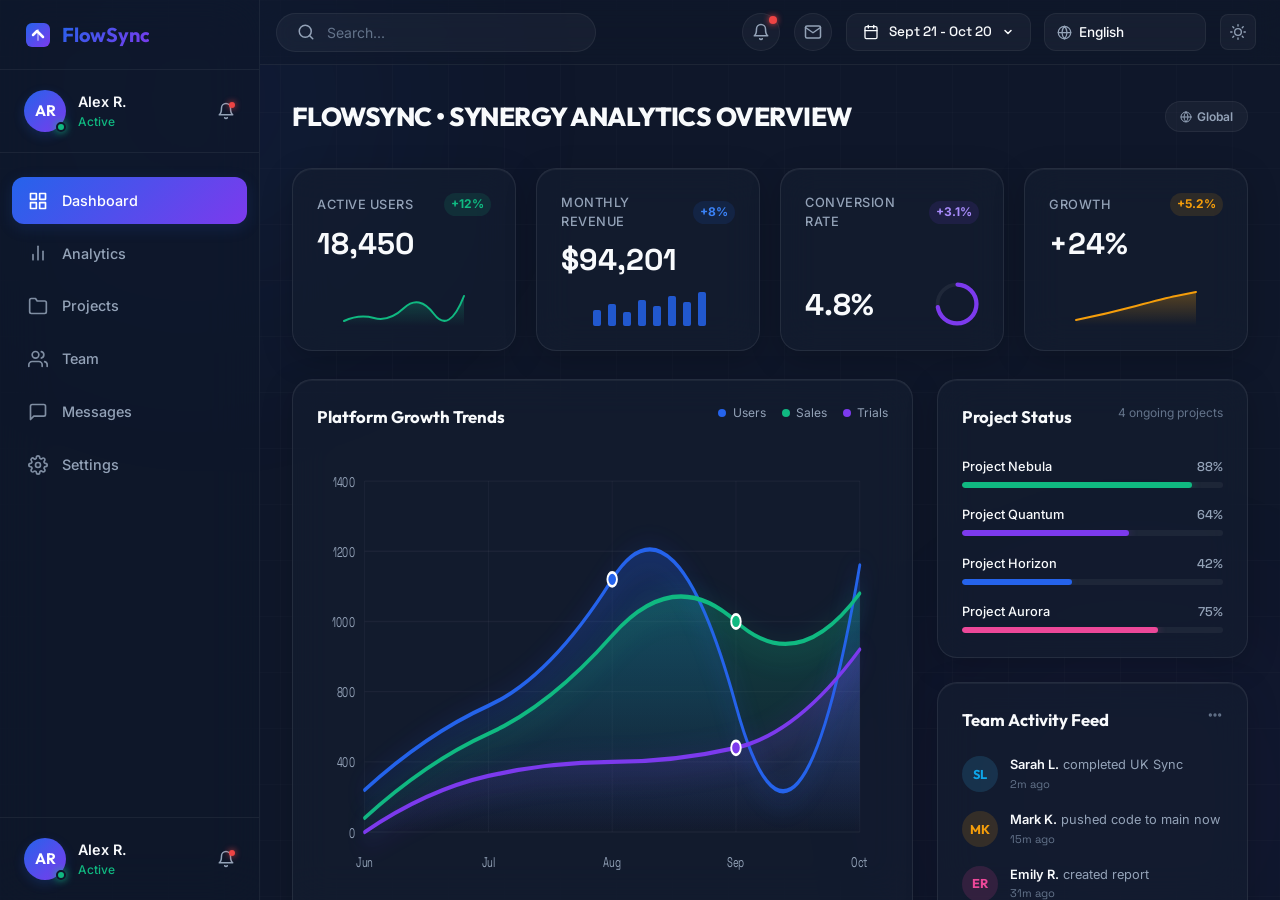
==== commit dd530c43: "feat: premium profile dropdown with modals, theme/language pickers, and logout confirmation" ====
--- a/html/dashboard.html
+++ b/html/dashboard.html
@@ -74,72 +74,70 @@
                     <span class="alert-dot"></span>
                 </div>
 
-                <!-- Dropdown Popover Menu (Hidden by default, matches user request screenshot) -->
-                <div class="profile-dropdown glass-card" id="profile-dropdown" aria-label="User menu">
-                    <div class="profile-dropdown-header">
-                        <div class="profile-avatar" id="avatar-dropdown">AR</div>
-                        <div class="profile-dropdown-info">
-                            <span class="profile-dropdown-name" id="username-dropdown">Alex R.</span>
-                            <span class="profile-dropdown-sub">Free</span>
-                        </div>
-                        <svg class="chevron-right" width="14" height="14" viewBox="0 0 24 24" fill="none" stroke="currentColor" stroke-width="2.5" stroke-linecap="round" stroke-linejoin="round" aria-hidden="true">
-                            <polyline points="9 18 15 12 9 6"></polyline>
-                        </svg>
-                    </div>
-                    <div class="dropdown-divider"></div>
-                    <ul class="dropdown-menu-list">
-                        <li class="dropdown-menu-item">
-                            <svg width="16" height="16" viewBox="0 0 24 24" fill="none" stroke="currentColor" stroke-width="2" stroke-linecap="round" stroke-linejoin="round" aria-hidden="true">
-                                <polygon points="12 2 15.09 8.26 22 9.27 17 14.14 18.18 21.02 12 17.77 5.82 21.02 7 14.14 2 9.27 8.91 8.26 12 2"></polygon>
-                            </svg>
-                            <span>Try Plus free</span>
-                        </li>
-                        <li class="dropdown-menu-item">
-                            <svg width="16" height="16" viewBox="0 0 24 24" fill="none" stroke="currentColor" stroke-width="2" stroke-linecap="round" stroke-linejoin="round" aria-hidden="true">
-                                <circle cx="12" cy="12" r="10"></circle>
-                                <polyline points="12 6 12 12 16 14"></polyline>
-                            </svg>
-                            <span>Personalization</span>
-                        </li>
-                        <li class="dropdown-menu-item">
-                            <svg width="16" height="16" viewBox="0 0 24 24" fill="none" stroke="currentColor" stroke-width="2" stroke-linecap="round" stroke-linejoin="round" aria-hidden="true">
-                                <path d="M20 21v-2a4 4 0 0 0-4-4H8a4 4 0 0 0-4 4v2"></path>
-                                <circle cx="12" cy="7" r="4"></circle>
-                            </svg>
+                <!-- Premium Profile Dropdown -->
+                <div class="pd" id="profile-dropdown" aria-label="User menu" role="menu" hidden>
+                    <!-- HEADER -->
+                    <div class="pd-header">
+                        <div class="pd-avatar-wrap">
+                            <div class="pd-avatar" id="pd-avatar">AR</div>
+                            <span class="pd-dot" aria-label="Online"></span>
+                        </div>
+                        <div class="pd-info">
+                            <span class="pd-name" id="pd-name">Alex R.</span>
+                            <span class="pd-email" id="pd-email">alex@example.com</span>
+                            <span class="pd-status">Online</span>
+                        </div>
+                    </div>
+                    <div class="pd-divider"></div>
+
+                    <!-- BODY -->
+                    <div class="pd-body">
+                        <button class="pd-item" data-action="profile" role="menuitem" tabindex="-1">
+                            <svg width="16" height="16" viewBox="0 0 24 24" fill="none" stroke="currentColor" stroke-width="2" stroke-linecap="round" stroke-linejoin="round" aria-hidden="true"><path d="M20 21v-2a4 4 0 0 0-4-4H8a4 4 0 0 0-4 4v2"></path><circle cx="12" cy="7" r="4"></circle></svg>
                             <span>Profile</span>
-                        </li>
-                        <li class="dropdown-menu-item">
-                            <svg width="16" height="16" viewBox="0 0 24 24" fill="none" stroke="currentColor" stroke-width="2" stroke-linecap="round" stroke-linejoin="round" aria-hidden="true">
-                                <circle cx="12" cy="12" r="3"></circle>
-                                <path d="M19.4 15a1.65 1.65 0 0 0 .33 1.82l.06.06a2 2 0 1 1-2.83 2.83l-.06-.06a1.65 1.65 0 0 0-1.82-.33 1.65 1.65 0 0 0-1 1.51V21a2 2 0 0 1-4 0v-.09A1.65 1.65 0 0 0 9 19.4a1.65 1.65 0 0 0-1.82.33l-.06.06a2 2 0 1 1-2.83-2.83l.06-.06a1.65 1.65 0 0 0 .33-1.82 1.65 1.65 0 0 0-1.51-1H3a2 2 0 0 1 0-4h.09A1.65 1.65 0 0 0 4.6 9a1.65 1.65 0 0 0-.33-1.82l-.06-.06a2 2 0 1 1 2.83-2.83l.06.06a1.65 1.65 0 0 0 1.82.33H9a1.65 1.65 0 0 0 1-1.51V3a2 2 0 0 1 4 0v.09a1.65 1.65 0 0 0 1 1.51 1.65 1.65 0 0 0 1.82-.33l.06-.06a2 2 0 1 1 2.83 2.83l-.06.06a1.65 1.65 0 0 0-.33 1.82V9a1.65 1.65 0 0 0 1.51 1H21a2 2 0 0 1 0 4h-.09a1.65 1.65 0 0 0-1.51 1z"></path>
-                            </svg>
+                        </button>
+                        <button class="pd-item pd-item--between" data-action="appearance" role="menuitem" tabindex="-1">
+                            <div class="pd-item-left">
+                                <svg width="16" height="16" viewBox="0 0 24 24" fill="none" stroke="currentColor" stroke-width="2" stroke-linecap="round" stroke-linejoin="round" aria-hidden="true"><circle cx="12" cy="12" r="3"></circle><path d="M19.4 15a1.65 1.65 0 0 0 .33 1.82l.06.06a2 2 0 1 1-2.83 2.83l-.06-.06a1.65 1.65 0 0 0-1.82-.33 1.65 1.65 0 0 0-1 1.51V21a2 2 0 0 1-4 0v-.09A1.65 1.65 0 0 0 9 19.4a1.65 1.65 0 0 0-1.82.33l-.06.06a2 2 0 1 1-2.83-2.83l.06-.06a1.65 1.65 0 0 0 .33-1.82 1.65 1.65 0 0 0-1.51-1H3a2 2 0 0 1 0-4h.09A1.65 1.65 0 0 0 4.6 9a1.65 1.65 0 0 0-.33-1.82l-.06-.06a2 2 0 1 1 2.83-2.83l.06.06a1.65 1.65 0 0 0 1.82.33H9a1.65 1.65 0 0 0 1-1.51V3a2 2 0 0 1 4 0v.09a1.65 1.65 0 0 0 1 1.51 1.65 1.65 0 0 0 1.82-.33l.06-.06a2 2 0 1 1 2.83 2.83l-.06.06a1.65 1.65 0 0 0-.33 1.82V9a1.65 1.65 0 0 0 1.51 1H21a2 2 0 0 1 0 4h-.09a1.65 1.65 0 0 0-1.51 1z"></path></svg>
+                                <span>Appearance</span>
+                            </div>
+                            <span class="pd-hint" id="pd-hint-theme">Dark</span>
+                        </button>
+                        <button class="pd-item pd-item--between" data-action="language" role="menuitem" tabindex="-1">
+                            <div class="pd-item-left">
+                                <svg width="16" height="16" viewBox="0 0 24 24" fill="none" stroke="currentColor" stroke-width="2" stroke-linecap="round" stroke-linejoin="round" aria-hidden="true"><circle cx="12" cy="12" r="10"></circle><line x1="2" y1="12" x2="22" y2="12"></line><path d="M12 2a15.3 15.3 0 0 1 4 10 15.3 15.3 0 0 1-4 10 15.3 15.3 0 0 1-4-10 15.3 15.3 0 0 1 4-10z"></path></svg>
+                                <span>Language</span>
+                            </div>
+                            <span class="pd-hint" id="pd-hint-lang">English</span>
+                        </button>
+                        <div class="pd-item pd-item--between" role="menuitem">
+                            <div class="pd-item-left">
+                                <svg width="16" height="16" viewBox="0 0 24 24" fill="none" stroke="currentColor" stroke-width="2" stroke-linecap="round" stroke-linejoin="round" aria-hidden="true"><path d="M18 8A6 6 0 0 0 6 8c0 7-3 9-3 9h18s-3-2-3-9"></path><path d="M13.73 21a2 2 0 0 1-3.46 0"></path></svg>
+                                <span>Notifications</span>
+                            </div>
+                            <label class="pd-toggle" aria-label="Toggle notifications">
+                                <input type="checkbox" id="pd-notif-toggle" checked>
+                                <span class="pd-toggle-track"></span>
+                            </label>
+                        </div>
+                        <button class="pd-item" data-action="settings" role="menuitem" tabindex="-1">
+                            <svg width="16" height="16" viewBox="0 0 24 24" fill="none" stroke="currentColor" stroke-width="2" stroke-linecap="round" stroke-linejoin="round" aria-hidden="true"><rect x="2" y="2" width="20" height="20" rx="2.18"></rect><line x1="12" y1="8" x2="12" y2="16"></line><line x1="8" y1="12" x2="16" y2="12"></line></svg>
                             <span>Settings</span>
-                        </li>
-                    </ul>
-                    <div class="dropdown-divider"></div>
-                    <ul class="dropdown-menu-list">
-                        <li class="dropdown-menu-item" style="justify-content: space-between; display: flex; width: 100%;">
-                            <div style="display: flex; align-items: center; gap: 0.65rem;">
-                                <svg width="16" height="16" viewBox="0 0 24 24" fill="none" stroke="currentColor" stroke-width="2" stroke-linecap="round" stroke-linejoin="round" aria-hidden="true">
-                                    <circle cx="12" cy="12" r="10"></circle>
-                                    <path d="M9.09 9a3 3 0 0 1 5.83 1c0 2-3 3-3 3"></path>
-                                    <line x1="12" y1="17" x2="12.01" y2="17"></line>
-                                </svg>
-                                <span>Help</span>
-                            </div>
-                            <svg class="chevron-right" width="12" height="12" viewBox="0 0 24 24" fill="none" stroke="currentColor" stroke-width="2" stroke-linecap="round" stroke-linejoin="round" aria-hidden="true">
-                                <polyline points="9 18 15 12 9 6"></polyline>
-                            </svg>
-                        </li>
-                        <li class="dropdown-menu-item dropdown-logout-btn" id="dropdown-logout">
-                            <svg width="16" height="16" viewBox="0 0 24 24" fill="none" stroke="currentColor" stroke-width="2" stroke-linecap="round" stroke-linejoin="round" aria-hidden="true">
-                                <path d="M9 21H5a2 2 0 0 1-2-2V5a2 2 0 0 1 2-2h4"></path>
-                                <polyline points="16 17 21 12 16 7"></polyline>
-                                <line x1="21" y1="12" x2="9" y2="12"></line>
-                            </svg>
-                            <span>Log out</span>
-                        </li>
-                    </ul>
+                        </button>
+                        <button class="pd-item" data-action="help" role="menuitem" tabindex="-1">
+                            <svg width="16" height="16" viewBox="0 0 24 24" fill="none" stroke="currentColor" stroke-width="2" stroke-linecap="round" stroke-linejoin="round" aria-hidden="true"><circle cx="12" cy="12" r="10"></circle><path d="M9.09 9a3 3 0 0 1 5.83 1c0 2-3 3-3 3"></path><line x1="12" y1="17" x2="12.01" y2="17"></line></svg>
+                            <span>Help Center</span>
+                        </button>
+                    </div>
+                    <div class="pd-divider"></div>
+
+                    <!-- FOOTER -->
+                    <div class="pd-footer">
+                        <button class="pd-item pd-item--danger" id="pd-logout-btn" role="menuitem" tabindex="-1">
+                            <svg width="16" height="16" viewBox="0 0 24 24" fill="none" stroke="currentColor" stroke-width="2" stroke-linecap="round" stroke-linejoin="round" aria-hidden="true"><path d="M9 21H5a2 2 0 0 1-2-2V5a2 2 0 0 1 2-2h4"></path><polyline points="16 17 21 12 16 7"></polyline><line x1="21" y1="12" x2="9" y2="12"></line></svg>
+                            <span>Logout</span>
+                        </button>
+                    </div>
                 </div>
             </div>
 
--- a/css/dashboard.css
+++ b/css/dashboard.css
@@ -25,6 +25,7 @@
     font-family: var(--font-body);
     overflow: hidden;
     min-height: 100vh;
+    transition: background-color 0.4s ease, color 0.4s ease, border-color 0.4s ease;
 }
 
 /* ────────────────────────────────────────────────────────────
@@ -404,7 +405,9 @@
 
 .db-sidebar {
     transition: transform 0.32s cubic-bezier(0.16, 1, 0.3, 1),
-                box-shadow 0.32s ease;
+                box-shadow 0.32s ease,
+                background-color 0.4s ease,
+                border-color 0.4s ease;
 }
 
 /* On all screen sizes the sidebar starts visible;
@@ -463,6 +466,7 @@
 .nav-link:hover {
     color: var(--color-primary, #2563EB) !important;
     background: rgba(var(--color-primary-rgb, 37, 99, 235), 0.08) !important;
+    transform: translateX(4px);
 }
 
 .nav-link:hover .nav-icon {
@@ -503,6 +507,7 @@
     backdrop-filter: blur(16px);
     -webkit-backdrop-filter: blur(16px);
     z-index: 8;
+    transition: background-color 0.4s ease, border-color 0.4s ease;
 }
 
 [data-theme="light"] .db-header {
@@ -557,6 +562,7 @@
     display: flex;
     align-items: center;
     gap: 0.85rem;
+    position: relative;
 }
 
 .header-btn {
@@ -1194,38 +1200,12 @@
 }
 
 @media (max-width: 768px) {
-    .db-wrapper {
-        flex-direction: column;
-    }
-    
-    .db-sidebar {
-        width: 100%;
-        height: auto;
-        border-right: none;
-        border-bottom: 1px solid var(--border-subtle);
-    }
-    
     .sidebar-profile, .sidebar-footer {
         display: none; /* Hide profiles in mobile sidebar header for neatness */
     }
     
-    .sidebar-nav {
-        padding: 0.5rem 1rem;
-    }
-    
-    .nav-list {
-        flex-direction: row;
-        overflow-x: auto;
-        padding-bottom: 0.25rem;
-    }
-    
-    .nav-link {
-        padding: 0.6rem 0.85rem;
-    }
-    
     .db-content {
         padding: 1.25rem;
-        overflow-y: auto;
     }
     
     .db-header {
@@ -1349,27 +1329,45 @@
    13. GLASS CARD DASHBOARD CONTEXT OVERRIDES
    ──────────────────────────────────────────────────────────── */
 
-.metric-card.glass-card,
-.grid-panel.glass-card {
-    background: var(--bg-glass);
-    backdrop-filter: blur(20px);
-    -webkit-backdrop-filter: blur(20px);
-    border: 1px solid var(--border-subtle);
-    box-shadow: var(--shadow-md), inset 0 1px 0 rgba(255, 255, 255, 0.05);
-    transition: border-color 0.3s, box-shadow 0.3s;
-}
-
-.metric-card.glass-card:hover,
-.grid-panel.glass-card:hover {
-    border-color: var(--border-default);
-    box-shadow: var(--shadow-lg), inset 0 1px 0 rgba(255, 255, 255, 0.07);
-}
-
-[data-theme="light"] .metric-card.glass-card,
-[data-theme="light"] .grid-panel.glass-card {
-    background: rgba(255, 255, 255, 0.85);
+.glass-card {
+    background: rgba(20, 30, 48, 0.65);
+    backdrop-filter: blur(18px);
+    -webkit-backdrop-filter: blur(18px);
+    border: 1px solid rgba(255, 255, 255, 0.08);
+    box-shadow: 0 8px 32px rgba(0, 0, 0, 0.2), inset 0 1px 0 rgba(255, 255, 255, 0.05);
+    transition: transform 0.35s cubic-bezier(0.16, 1, 0.3, 1),
+                box-shadow 0.35s ease,
+                border-color 0.35s ease,
+                background-color 0.4s ease;
+}
+
+.glass-card:hover {
+    transform: translateY(-4px);
+    box-shadow: 0 12px 48px rgba(0, 0, 0, 0.3),
+                0 0 24px var(--shadow-glow-primary),
+                inset 0 1px 0 rgba(255, 255, 255, 0.07);
+    border-color: var(--color-primary, #2563EB);
+}
+
+.grid-panel.main-chart.glass-card:hover {
+    box-shadow: 0 12px 48px rgba(0, 0, 0, 0.3),
+                0 0 40px var(--shadow-glow-primary),
+                inset 0 1px 0 rgba(255, 255, 255, 0.07);
+}
+
+[data-theme="light"] .glass-card {
+    background: rgba(255, 255, 255, 0.8);
     border-color: rgba(124, 58, 237, 0.08);
     box-shadow: 0 4px 24px rgba(124, 58, 237, 0.06), inset 0 1px 0 rgba(255, 255, 255, 0.95);
+}
+
+[data-theme="light"] .glass-card:hover {
+    border-color: var(--color-primary, #2563EB);
+    box-shadow: 0 12px 48px rgba(var(--color-primary-rgb, 37, 99, 235), 0.15), inset 0 1px 0 rgba(255, 255, 255, 0.95);
+}
+
+[data-theme="light"] .grid-panel.main-chart.glass-card:hover {
+    box-shadow: 0 12px 48px rgba(var(--color-primary-rgb, 37, 99, 235), 0.25), inset 0 1px 0 rgba(255, 255, 255, 0.95);
 }
 
 /* ────────────────────────────────────────────────────────────
@@ -1414,123 +1412,679 @@
 }
 
 /* ────────────────────────────────────────────────────────────
-   17. PROFILE DROPDOWN MENU STYLING
-   ──────────────────────────────────────────────────────────── */
-
-.profile-dropdown {
+   17. PREMIUM PROFILE DROPDOWN (.pd)
+   ──────────────────────────────────────────────────────────── */
+
+@keyframes pdFadeIn {
+    from { opacity: 0; transform: translateY(8px) scale(0.96); }
+    to   { opacity: 1; transform: translateY(0) scale(1); }
+}
+
+.pd {
     position: absolute;
-    bottom: calc(100% + 10px); /* Position it nicely above the top profile card */
-    left: 10px;
-    width: 240px;
+    top: calc(100% + 8px);
+    left: 50%;
+    transform: translateX(-50%) translateY(8px) scale(0.96);
+    width: 280px;
     background: rgba(15, 23, 42, 0.96);
-    border: 1px solid var(--border-strong);
+    border: 1px solid rgba(255, 255, 255, 0.08);
+    border-radius: var(--radius-xl);
+    box-shadow: 0 20px 60px rgba(0, 0, 0, 0.5), 0 0 0 1px rgba(255, 255, 255, 0.05);
+    z-index: 100;
+    padding: 0.5rem;
+    backdrop-filter: blur(30px);
+    -webkit-backdrop-filter: blur(30px);
+    opacity: 0;
+    pointer-events: none;
+    transition: opacity 0.2s ease, transform 0.2s ease;
+}
+
+.pd.is-open {
+    opacity: 1;
+    pointer-events: auto;
+    transform: translateX(-50%) translateY(0) scale(1);
+}
+
+[data-theme="light"] .pd {
+    background: rgba(255, 255, 255, 0.97);
+    border-color: rgba(124, 58, 237, 0.1);
+    box-shadow: 0 20px 60px rgba(124, 58, 237, 0.1);
+}
+
+/* Header */
+.pd-header {
+    display: flex;
+    align-items: center;
+    gap: 0.75rem;
+    padding: 0.65rem 0.75rem 0.75rem;
+}
+
+.pd-avatar-wrap {
+    position: relative;
+    flex-shrink: 0;
+}
+
+.pd-avatar {
+    width: 40px;
+    height: 40px;
+    border-radius: 50%;
+    background: linear-gradient(135deg, var(--color-primary, #2563EB), var(--color-secondary, #7C3AED));
+    color: #fff;
+    display: flex;
+    align-items: center;
+    justify-content: center;
+    font-family: var(--font-heading);
+    font-weight: var(--weight-bold);
+    font-size: 0.9rem;
+    box-shadow: 0 2px 8px rgba(37, 99, 235, 0.2);
+}
+
+.pd-dot {
+    position: absolute;
+    bottom: 0;
+    right: 0;
+    width: 10px;
+    height: 10px;
+    border-radius: 50%;
+    background: #10B981;
+    border: 2px solid #0F172A;
+    box-shadow: 0 0 6px rgba(16, 185, 129, 0.5);
+}
+
+[data-theme="light"] .pd-dot {
+    border-color: #ffffff;
+}
+
+.pd-info {
+    display: flex;
+    flex-direction: column;
+    gap: 0.1rem;
+    overflow: hidden;
+}
+
+.pd-name {
+    font-size: 0.9rem;
+    font-weight: var(--weight-semibold);
+    color: var(--text-primary);
+    white-space: nowrap;
+    text-overflow: ellipsis;
+    overflow: hidden;
+}
+
+.pd-email {
+    font-size: 0.75rem;
+    color: var(--text-muted);
+    white-space: nowrap;
+    text-overflow: ellipsis;
+    overflow: hidden;
+}
+
+.pd-status {
+    font-size: 0.7rem;
+    color: #10B981;
+    font-weight: var(--weight-medium);
+}
+
+/* Divider */
+.pd-divider {
+    height: 1px;
+    background: var(--border-subtle);
+    margin: 0.25rem 0.5rem;
+}
+
+/* Body */
+.pd-body {
+    display: flex;
+    flex-direction: column;
+    gap: 0.15rem;
+    padding: 0.25rem 0;
+}
+
+/* Items */
+.pd-item {
+    display: flex;
+    align-items: center;
+    gap: 0.7rem;
+    padding: 0.55rem 0.75rem;
+    border-radius: var(--radius-md);
+    font-size: 0.825rem;
+    font-weight: var(--weight-medium);
+    color: var(--text-secondary);
+    background: none;
+    border: none;
+    cursor: pointer;
+    transition: all 0.2s ease;
+    width: 100%;
+    text-align: left;
+    font-family: var(--font-body);
+}
+
+.pd-item svg {
+    flex-shrink: 0;
+    color: var(--text-muted);
+    transition: color 0.2s ease, transform 0.2s ease;
+}
+
+.pd-item:hover {
+    color: var(--color-primary, #2563EB);
+    background: rgba(var(--color-primary-rgb, 37, 99, 235), 0.08);
+    transform: translateX(2px);
+}
+
+.pd-item:hover svg {
+    color: var(--color-primary, #2563EB);
+    transform: rotate(-4deg) scale(1.05);
+}
+
+.pd-item:focus-visible {
+    outline: 2px solid var(--color-primary, #2563EB);
+    outline-offset: 2px;
+}
+
+.pd-item--between {
+    justify-content: space-between;
+}
+
+.pd-item-left {
+    display: flex;
+    align-items: center;
+    gap: 0.7rem;
+}
+
+.pd-hint {
+    font-size: 0.75rem;
+    color: var(--text-muted);
+    font-weight: var(--weight-regular);
+}
+
+.pd-item--danger:hover {
+    color: #EF4444 !important;
+    background: rgba(239, 68, 68, 0.08) !important;
+}
+
+.pd-item--danger:hover svg {
+    color: #EF4444 !important;
+    transform: rotate(0) scale(1.05);
+}
+
+/* Toggle Switch */
+.pd-toggle {
+    position: relative;
+    display: inline-flex;
+    align-items: center;
+    cursor: pointer;
+    flex-shrink: 0;
+}
+
+.pd-toggle input {
+    position: absolute;
+    opacity: 0;
+    width: 0;
+    height: 0;
+}
+
+.pd-toggle-track {
+    width: 36px;
+    height: 20px;
+    border-radius: var(--radius-full);
+    background: rgba(255, 255, 255, 0.1);
+    border: 1px solid var(--border-subtle);
+    transition: all 0.25s ease;
+    position: relative;
+}
+
+[data-theme="light"] .pd-toggle-track {
+    background: rgba(0, 0, 0, 0.06);
+}
+
+.pd-toggle-track::after {
+    content: '';
+    position: absolute;
+    top: 2px;
+    left: 2px;
+    width: 14px;
+    height: 14px;
+    border-radius: 50%;
+    background: var(--text-muted);
+    transition: all 0.25s ease;
+}
+
+.pd-toggle input:checked + .pd-toggle-track {
+    background: var(--color-primary, #2563EB);
+    border-color: var(--color-primary, #2563EB);
+}
+
+.pd-toggle input:checked + .pd-toggle-track::after {
+    background: #fff;
+    transform: translateX(16px);
+}
+
+/* ────────────────────────────────────────────────────────────
+   17b. MODAL OVERLAY & MODALS
+   ──────────────────────────────────────────────────────────── */
+
+.pd-overlay {
+    position: fixed;
+    inset: 0;
+    background: rgba(0, 0, 0, 0.6);
+    backdrop-filter: blur(6px);
+    -webkit-backdrop-filter: blur(6px);
+    z-index: 200;
+    display: flex;
+    align-items: center;
+    justify-content: center;
+    opacity: 0;
+    pointer-events: none;
+    transition: opacity 0.25s ease;
+}
+
+.pd-overlay.is-open {
+    opacity: 1;
+    pointer-events: auto;
+}
+
+.pd-modal {
+    background: rgba(15, 23, 42, 0.96);
+    border: 1px solid rgba(255, 255, 255, 0.08);
+    border-radius: var(--radius-xl);
+    box-shadow: 0 20px 60px rgba(0, 0, 0, 0.5);
+    backdrop-filter: blur(30px);
+    -webkit-backdrop-filter: blur(30px);
+    padding: 1.5rem;
+    width: 90%;
+    max-width: 400px;
+    max-height: 85vh;
+    overflow-y: auto;
+    transform: translateY(20px) scale(0.96);
+    transition: transform 0.25s ease;
+}
+
+.pd-overlay.is-open .pd-modal {
+    transform: translateY(0) scale(1);
+}
+
+[data-theme="light"] .pd-modal {
+    background: rgba(255, 255, 255, 0.97);
+    border-color: rgba(124, 58, 237, 0.1);
+    box-shadow: 0 20px 60px rgba(124, 58, 237, 0.12);
+}
+
+.pd-modal-header {
+    display: flex;
+    align-items: center;
+    justify-content: space-between;
+    margin-bottom: 1.25rem;
+}
+
+.pd-modal-title {
+    font-family: var(--font-heading);
+    font-size: 1.1rem;
+    font-weight: var(--weight-bold);
+    color: var(--text-primary);
+}
+
+.pd-modal-close {
+    width: 32px;
+    height: 32px;
+    border-radius: var(--radius-sm);
+    border: 1px solid var(--border-subtle);
+    background: rgba(255, 255, 255, 0.04);
+    color: var(--text-muted);
+    cursor: pointer;
+    display: flex;
+    align-items: center;
+    justify-content: center;
+    transition: all 0.2s ease;
+}
+
+.pd-modal-close:hover {
+    color: var(--text-primary);
+    background: rgba(255, 255, 255, 0.08);
+    border-color: var(--border-default);
+}
+
+/* Profile Modal Fields */
+.pd-field {
+    display: flex;
+    flex-direction: column;
+    gap: 0.3rem;
+    margin-bottom: 1rem;
+}
+
+.pd-field-label {
+    font-size: 0.75rem;
+    font-weight: var(--weight-semibold);
+    color: var(--text-muted);
+    text-transform: uppercase;
+    letter-spacing: 0.04em;
+}
+
+.pd-field-value {
+    font-size: 0.9rem;
+    color: var(--text-primary);
+    font-weight: var(--weight-medium);
+    padding: 0.55rem 0.75rem;
+    background: rgba(255, 255, 255, 0.04);
+    border-radius: var(--radius-md);
+    border: 1px solid var(--border-subtle);
+}
+
+[data-theme="light"] .pd-field-value {
+    background: rgba(0, 0, 0, 0.02);
+}
+
+/* Theme Selector */
+.pd-theme-options {
+    display: flex;
+    flex-direction: column;
+    gap: 0.5rem;
+}
+
+.pd-theme-opt {
+    display: flex;
+    align-items: center;
+    gap: 0.75rem;
+    padding: 0.7rem 1rem;
+    border-radius: var(--radius-md);
+    border: 1px solid var(--border-subtle);
+    background: rgba(255, 255, 255, 0.03);
+    cursor: pointer;
+    transition: all 0.2s ease;
+    font-size: 0.875rem;
+    font-weight: var(--weight-medium);
+    color: var(--text-secondary);
+}
+
+.pd-theme-opt:hover {
+    border-color: var(--border-default);
+    background: rgba(255, 255, 255, 0.05);
+    color: var(--text-primary);
+}
+
+.pd-theme-opt.is-active {
+    border-color: var(--color-primary, #2563EB);
+    background: rgba(var(--color-primary-rgb, 37, 99, 235), 0.08);
+    color: var(--color-primary, #2563EB);
+}
+
+.pd-theme-opt svg {
+    flex-shrink: 0;
+}
+
+.pd-theme-opt-indicator {
+    margin-left: auto;
+    width: 18px;
+    height: 18px;
+    border-radius: 50%;
+    border: 2px solid var(--border-strong);
+    display: flex;
+    align-items: center;
+    justify-content: center;
+    flex-shrink: 0;
+    transition: all 0.2s ease;
+}
+
+.pd-theme-opt.is-active .pd-theme-opt-indicator {
+    border-color: var(--color-primary, #2563EB);
+    background: var(--color-primary, #2563EB);
+}
+
+.pd-theme-opt-indicator::after {
+    content: '';
+    width: 6px;
+    height: 6px;
+    border-radius: 50%;
+    background: #fff;
+    opacity: 0;
+    transition: opacity 0.2s ease;
+}
+
+.pd-theme-opt.is-active .pd-theme-opt-indicator::after {
+    opacity: 1;
+}
+
+/* Language Modal */
+.pd-lang-options {
+    display: flex;
+    flex-direction: column;
+    gap: 0.35rem;
+}
+
+.pd-lang-opt {
+    display: flex;
+    align-items: center;
+    gap: 0.75rem;
+    padding: 0.65rem 0.75rem;
+    border-radius: var(--radius-md);
+    cursor: pointer;
+    transition: all 0.2s ease;
+    font-size: 0.875rem;
+    font-weight: var(--weight-medium);
+    color: var(--text-secondary);
+    border: 1px solid transparent;
+}
+
+.pd-lang-opt:hover {
+    background: rgba(255, 255, 255, 0.04);
+    color: var(--text-primary);
+}
+
+.pd-lang-opt.is-active {
+    border-color: var(--color-primary, #2563EB);
+    background: rgba(var(--color-primary-rgb, 37, 99, 235), 0.08);
+    color: var(--color-primary, #2563EB);
+}
+
+.pd-lang-opt-check {
+    margin-left: auto;
+    color: var(--color-primary, #2563EB);
+    opacity: 0;
+    transition: opacity 0.2s ease;
+}
+
+.pd-lang-opt.is-active .pd-lang-opt-check {
+    opacity: 1;
+}
+
+/* Help Modal */
+.pd-help-content {
+    display: flex;
+    flex-direction: column;
+    gap: 1rem;
+}
+
+.pd-help-text {
+    font-size: 0.88rem;
+    color: var(--text-secondary);
+    line-height: 1.6;
+}
+
+.pd-help-links {
+    display: flex;
+    flex-direction: column;
+    gap: 0.5rem;
+}
+
+.pd-help-link {
+    display: flex;
+    align-items: center;
+    gap: 0.7rem;
+    padding: 0.65rem 0.75rem;
+    border-radius: var(--radius-md);
+    color: var(--text-secondary);
+    text-decoration: none;
+    font-size: 0.85rem;
+    font-weight: var(--weight-medium);
+    transition: all 0.2s ease;
+    border: 1px solid var(--border-subtle);
+}
+
+.pd-help-link:hover {
+    color: var(--color-primary, #2563EB);
+    border-color: var(--color-primary, #2563EB);
+    background: rgba(var(--color-primary-rgb, 37, 99, 235), 0.05);
+}
+
+/* ────────────────────────────────────────────────────────────
+   17c. CONFIRMATION DIALOG
+   ──────────────────────────────────────────────────────────── */
+
+.pd-confirm {
+    text-align: center;
+}
+
+.pd-confirm-icon {
+    width: 48px;
+    height: 48px;
+    border-radius: 50%;
+    background: rgba(239, 68, 68, 0.12);
+    display: flex;
+    align-items: center;
+    justify-content: center;
+    margin: 0 auto 1rem;
+    color: #EF4444;
+}
+
+.pd-confirm-title {
+    font-family: var(--font-heading);
+    font-size: 1.15rem;
+    font-weight: var(--weight-bold);
+    color: var(--text-primary);
+    margin-bottom: 0.5rem;
+}
+
+.pd-confirm-msg {
+    font-size: 0.88rem;
+    color: var(--text-secondary);
+    line-height: 1.5;
+    margin-bottom: 1.5rem;
+}
+
+.pd-confirm-actions {
+    display: flex;
+    gap: 0.75rem;
+}
+
+.pd-confirm-actions .btn {
+    flex: 1;
+    justify-content: center;
+}
+
+.pd-confirm-cancel {
+    background: rgba(255, 255, 255, 0.06);
+    color: var(--text-primary);
+    border: 1px solid var(--border-subtle);
+    padding: 0.7rem 1rem;
+    border-radius: var(--radius-md);
+    font-size: 0.88rem;
+    font-weight: var(--weight-semibold);
+    cursor: pointer;
+    transition: all 0.2s ease;
+    flex: 1;
+}
+
+.pd-confirm-cancel:hover {
+    background: rgba(255, 255, 255, 0.1);
+    border-color: var(--border-default);
+}
+
+.pd-confirm-logout {
+    background: #EF4444;
+    color: #fff;
+    border: none;
+    padding: 0.7rem 1rem;
+    border-radius: var(--radius-md);
+    font-size: 0.88rem;
+    font-weight: var(--weight-semibold);
+    cursor: pointer;
+    transition: all 0.2s ease;
+    flex: 1;
+}
+
+.pd-confirm-logout:hover {
+    background: #DC2626;
+    transform: translateY(-1px);
+    box-shadow: 0 4px 16px rgba(239, 68, 68, 0.3);
+}
+
+[data-theme="light"] .pd-confirm-cancel {
+    background: rgba(0, 0, 0, 0.04);
+}
+
+[data-theme="light"] .pd-confirm-cancel:hover {
+    background: rgba(0, 0, 0, 0.08);
+}
+
+/* ────────────────────────────────────────────────────────────
+   18. HAMBURGER HIDE STATE
+   ──────────────────────────────────────────────────────────── */
+
+.hamburger-btn {
+    transition: opacity 0.2s ease, transform 0.2s ease, visibility 0.2s ease;
+}
+
+.hamburger-btn.is-hidden {
+    opacity: 0 !important;
+    pointer-events: none !important;
+    visibility: hidden !important;
+    transform: scale(0.9);
+}
+
+/* ────────────────────────────────────────────────────────────
+   19. CHART LINE DRAW-IN ANIMATION
+   ──────────────────────────────────────────────────────────── */
+
+@keyframes chartLineDraw {
+    to {
+        stroke-dashoffset: 0;
+    }
+}
+
+@keyframes sparklineDraw {
+    to {
+        stroke-dashoffset: 0;
+    }
+}
+
+/* ────────────────────────────────────────────────────────────
+   20. NOTIFICATIONS DROPDOWN
+   ──────────────────────────────────────────────────────────── */
+
+.notifications-dropdown {
+    position: absolute;
+    top: calc(100% + 8px);
+    right: 0;
+    width: 260px;
+    background: rgba(15, 23, 42, 0.96);
+    border: 1px solid rgba(255, 255, 255, 0.08);
     border-radius: var(--radius-lg);
-    box-shadow: var(--shadow-xl), 0 10px 40px rgba(0, 0, 0, 0.5);
+    box-shadow: 0 12px 48px rgba(0, 0, 0, 0.5);
     z-index: 100;
-    padding: 0.65rem 0.5rem;
-    display: none; /* toggled via JS */
-    flex-direction: column;
-    gap: 0.25rem;
-    transform-origin: bottom left;
+    padding: 0.5rem;
     backdrop-filter: blur(25px);
     -webkit-backdrop-filter: blur(25px);
     animation: dropdownFadeIn 0.22s cubic-bezier(0.16, 1, 0.3, 1) forwards;
 }
 
-[data-theme="light"] .profile-dropdown {
+[data-theme="light"] .notifications-dropdown {
     background: rgba(255, 255, 255, 0.98);
     border-color: var(--border-default);
     box-shadow: 0 10px 40px rgba(124, 58, 237, 0.08);
 }
 
-.profile-dropdown.is-active {
-    display: flex;
-}
-
-@keyframes dropdownFadeIn {
-    from {
-        opacity: 0;
-        transform: translateY(10px) scale(0.95);
-    }
-    to {
-        opacity: 1;
-        transform: translateY(0) scale(1);
-    }
-}
-
-/* Dropdown Header User Info */
-.profile-dropdown-header {
-    display: flex;
-    align-items: center;
-    gap: 0.65rem;
-    padding: 0.5rem 0.75rem;
-    border-radius: var(--radius-md);
-    transition: background 0.2s ease;
-}
-
-.profile-dropdown-header:hover {
-    background: rgba(255, 255, 255, 0.03);
-}
-
-[data-theme="light"] .profile-dropdown-header:hover {
-    background: rgba(0, 0, 0, 0.02);
-}
-
-.profile-dropdown-header .profile-avatar {
-    width: 34px;
-    height: 34px;
-    font-size: 0.85rem;
-    box-shadow: none;
-}
-
-.profile-dropdown-info {
-    display: flex;
-    flex-direction: column;
-    flex-grow: 1;
-    overflow: hidden;
-}
-
-.profile-dropdown-name {
+.notif-header {
+    padding: 0.65rem 0.75rem;
     font-size: 0.85rem;
     font-weight: var(--weight-semibold);
     color: var(--text-primary);
-    white-space: nowrap;
-    text-overflow: ellipsis;
-    overflow: hidden;
-}
-
-.profile-dropdown-sub {
-    font-size: 0.75rem;
-    color: var(--text-muted);
-}
-
-.profile-dropdown-header .chevron-right {
-    color: var(--text-muted);
-    flex-shrink: 0;
-    margin-left: auto;
-}
-
-/* Dividers */
-.dropdown-divider {
-    height: 1px;
-    background: var(--border-subtle);
-    margin: 0.4rem 0.75rem;
-}
-
-/* Menu Items List */
-.dropdown-menu-list {
-    list-style: none;
-    display: flex;
-    flex-direction: column;
-    gap: 0.2rem;
-    padding: 0;
-    margin: 0;
-}
-
-.dropdown-menu-item {
-    display: flex;
-    align-items: center;
-    gap: 0.75rem;
+    border-bottom: 1px solid var(--border-subtle);
+    margin-bottom: 0.25rem;
+}
+
+.notif-item {
+    display: flex;
+    align-items: center;
+    gap: 0.65rem;
     padding: 0.55rem 0.75rem;
     border-radius: var(--radius-md);
     font-size: 0.825rem;
@@ -1540,58 +2094,16 @@
     cursor: pointer;
 }
 
-.dropdown-menu-item svg {
-    color: var(--text-muted);
-    transition: color 0.2s ease, transform 0.2s ease;
+.notif-item:hover {
+    color: var(--color-primary, #2563EB);
+    background: rgba(var(--color-primary-rgb, 37, 99, 235), 0.08);
+}
+
+.notif-dot {
+    width: 6px;
+    height: 6px;
+    border-radius: 50%;
+    background: var(--color-primary, #2563EB);
     flex-shrink: 0;
-}
-
-/* Hover effects with selected user preference primary color */
-.dropdown-menu-item:hover {
-    color: var(--color-primary, #2563EB) !important;
-    background: rgba(var(--color-primary-rgb, 37, 99, 235), 0.08) !important;
-}
-
-[data-theme="light"] .dropdown-menu-item:hover {
-    background: rgba(var(--color-primary-rgb, 37, 99, 235), 0.05) !important;
-}
-
-.dropdown-menu-item:hover svg {
-    color: var(--color-primary, #2563EB);
-    transform: scale(1.05);
-}
-
-/* Specific logout styling */
-.dropdown-logout-btn:hover {
-    color: #EF4444 !important;
-    background: rgba(239, 68, 68, 0.08) !important;
-}
-
-.dropdown-logout-btn:hover svg {
-    color: #EF4444 !important;
-}
-
-/* Dropdown list header icons placement */
-.profile-dropdown-header svg {
-    transition: transform 0.2s ease;
-}
-
-.profile-dropdown-header:hover svg {
-    transform: translateX(2px);
-    color: var(--text-primary);
-}
-
-/* ────────────────────────────────────────────────────────────
-   18. HAMBURGER HIDE STATE
-   ──────────────────────────────────────────────────────────── */
-
-.hamburger-btn {
-    transition: opacity 0.2s ease, transform 0.2s ease, visibility 0.2s ease;
-}
-
-.hamburger-btn.is-hidden {
-    opacity: 0 !important;
-    pointer-events: none !important;
-    visibility: hidden !important;
-    transform: scale(0.9);
-}
+    box-shadow: 0 0 6px var(--shadow-glow-primary);
+}
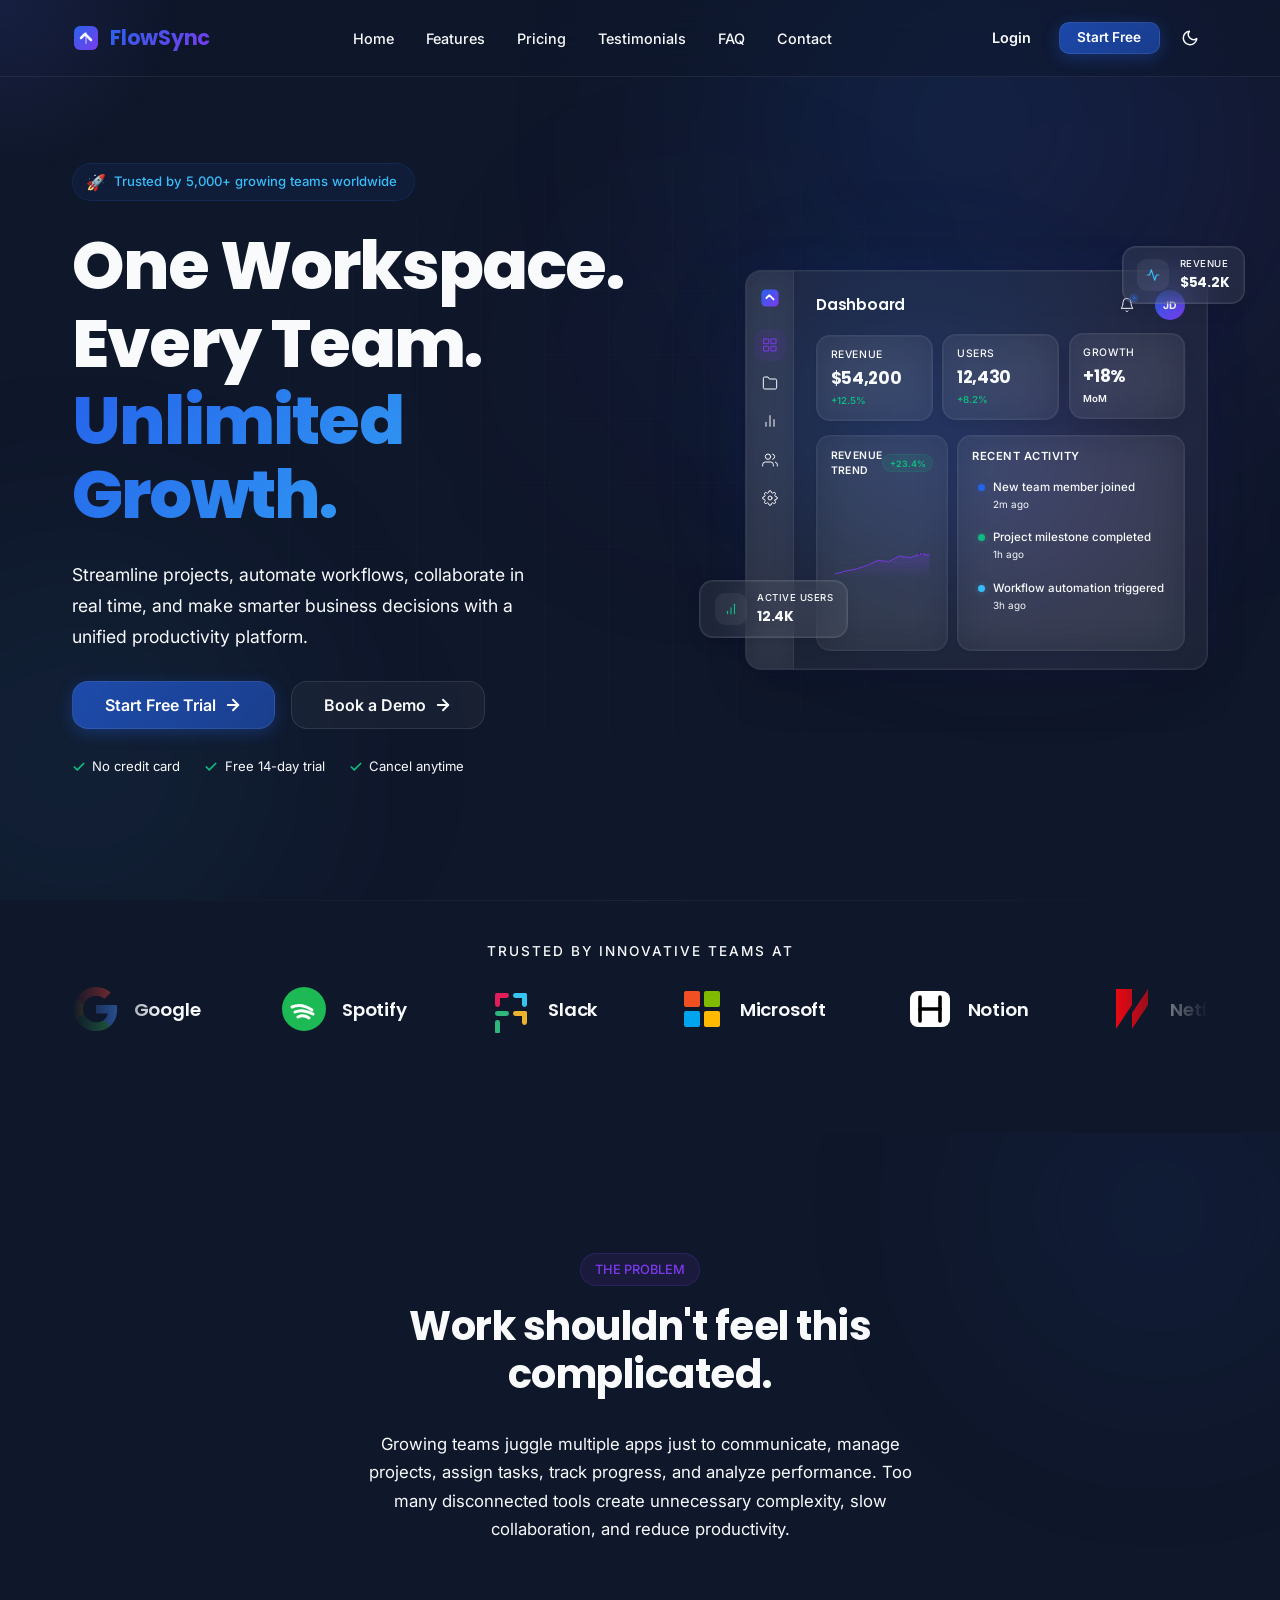
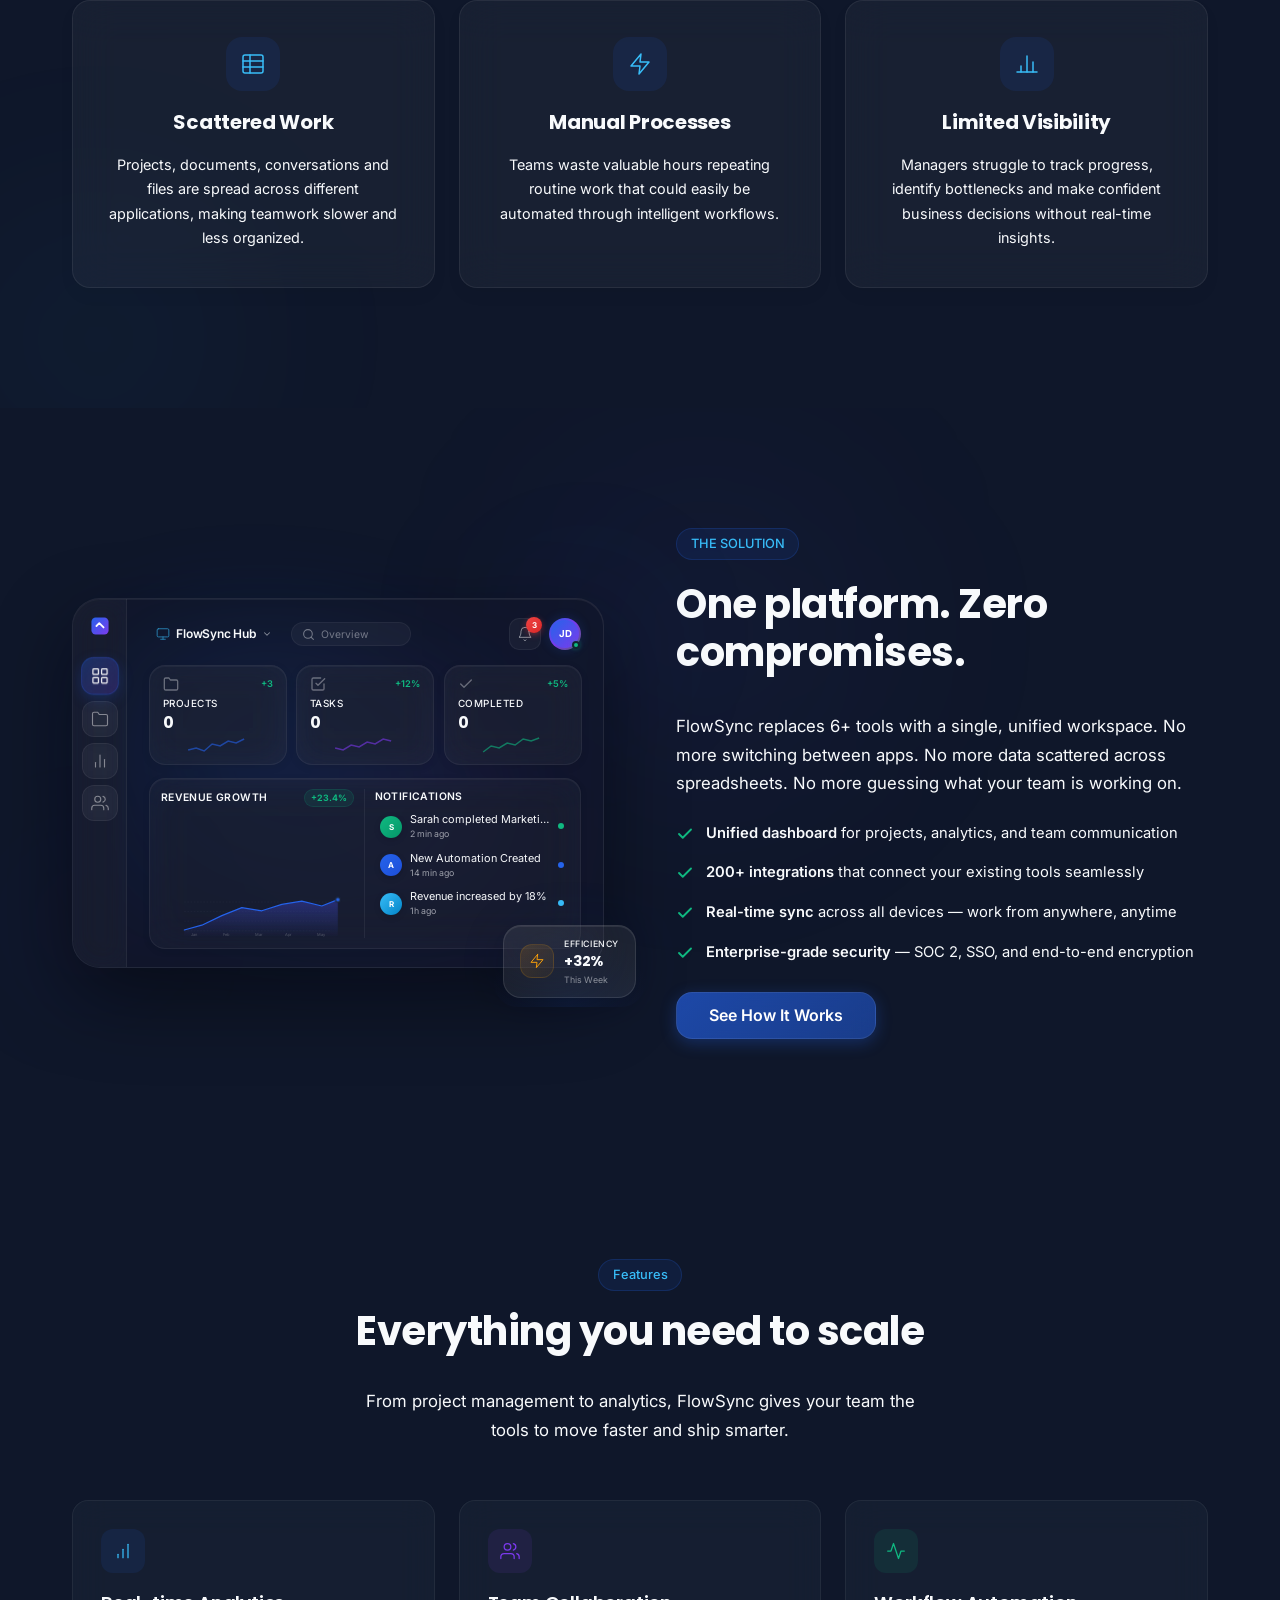
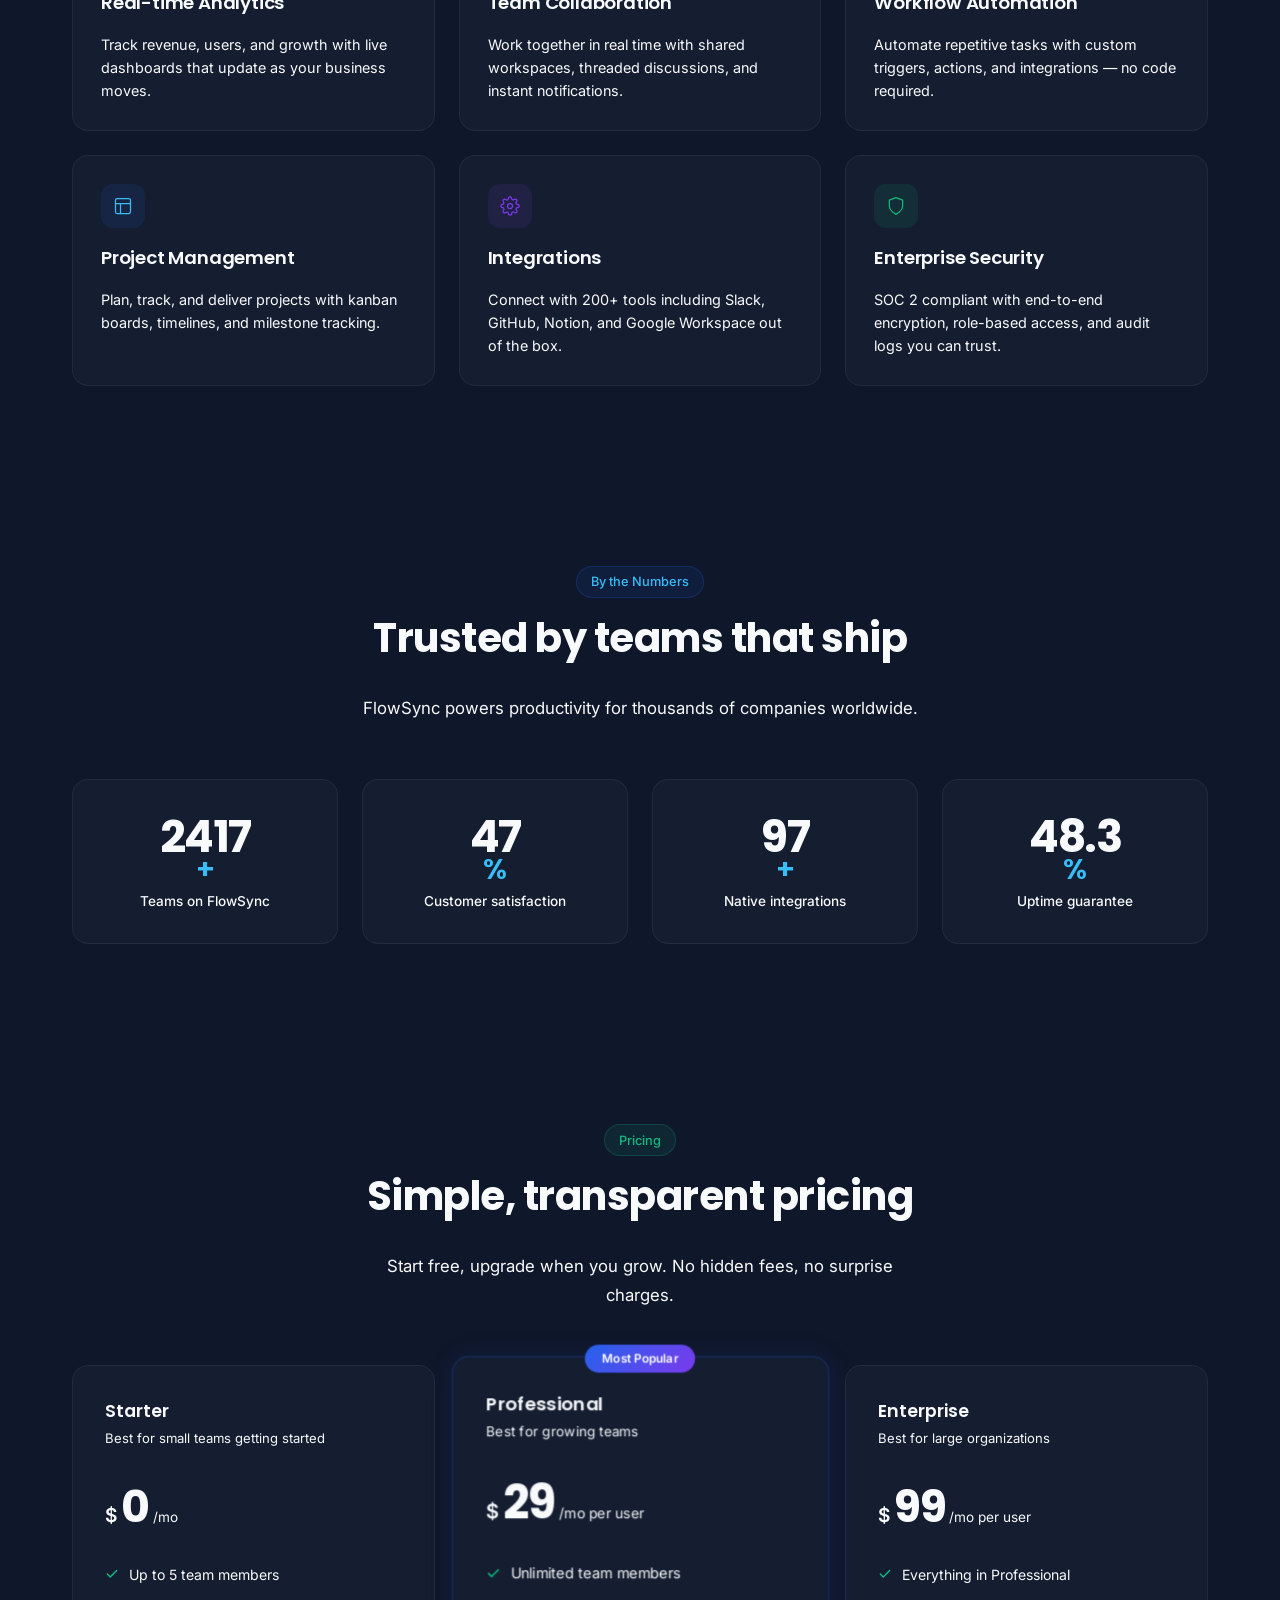
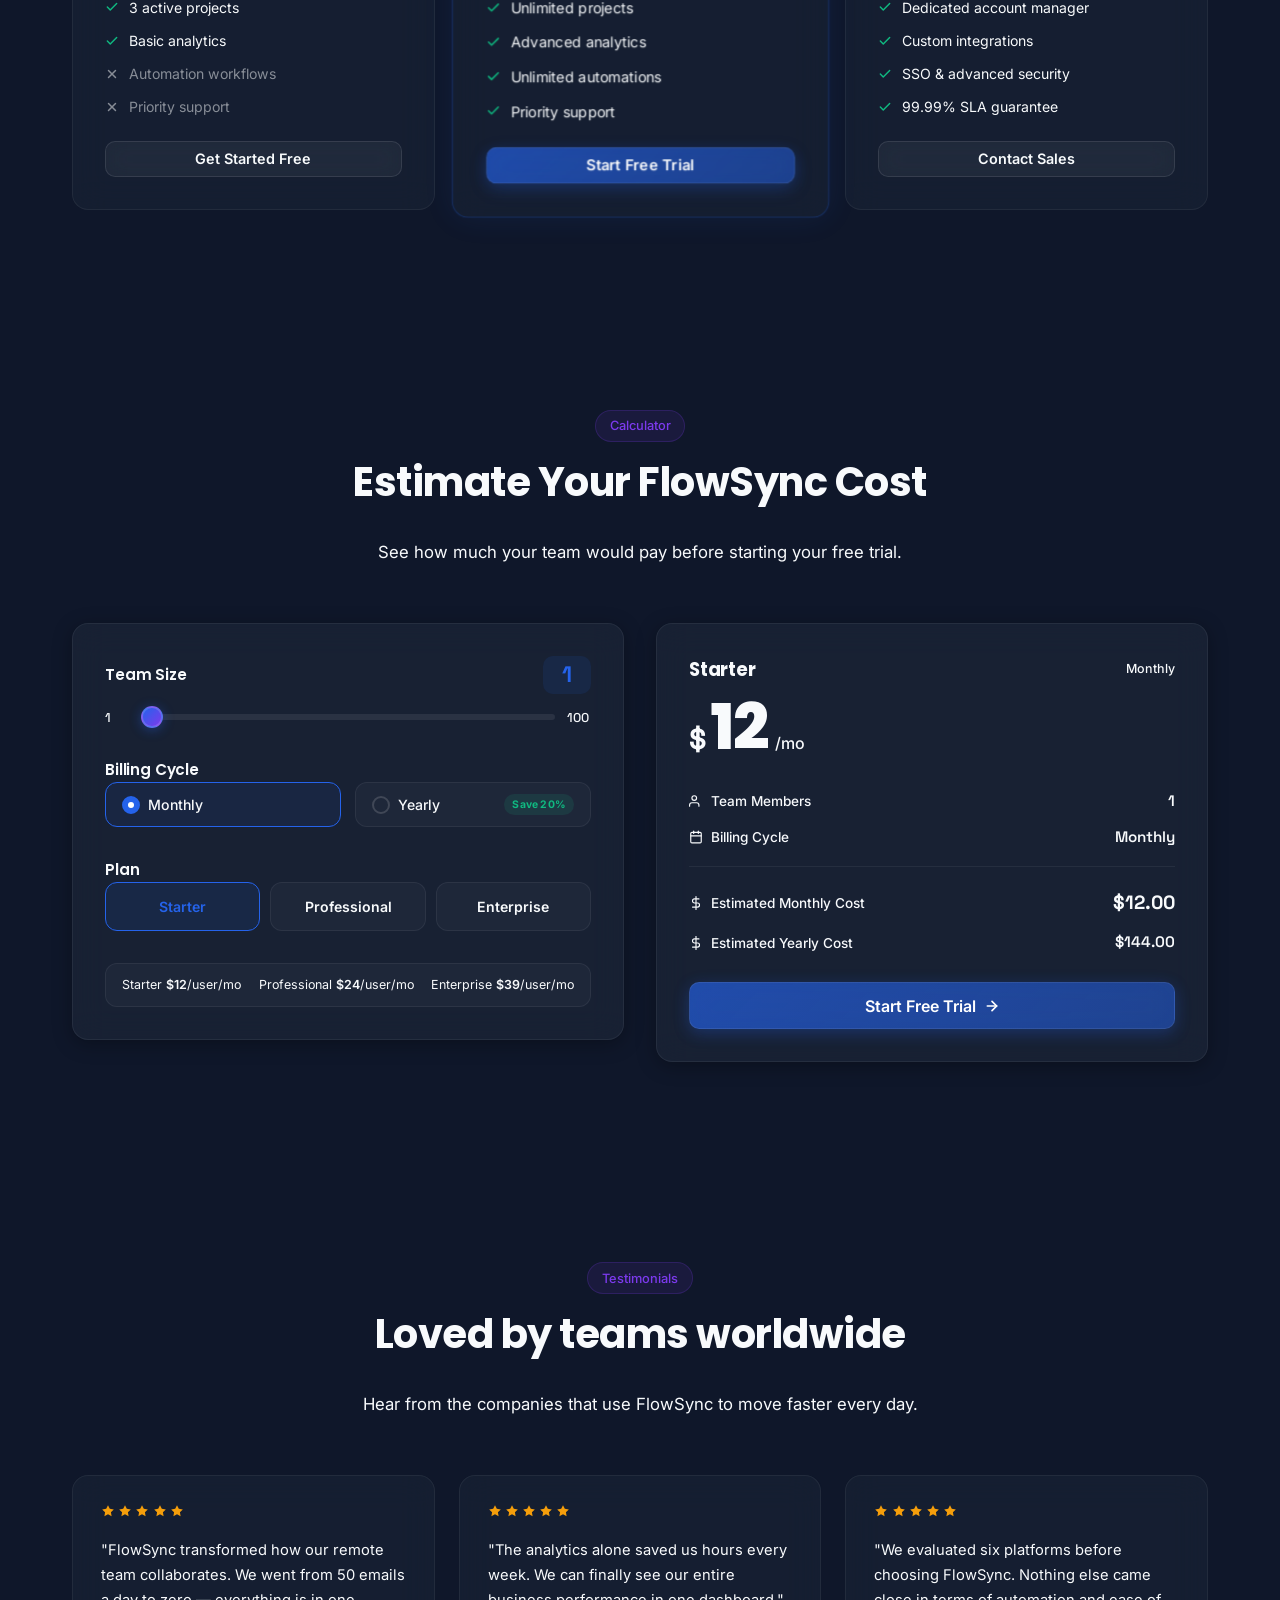
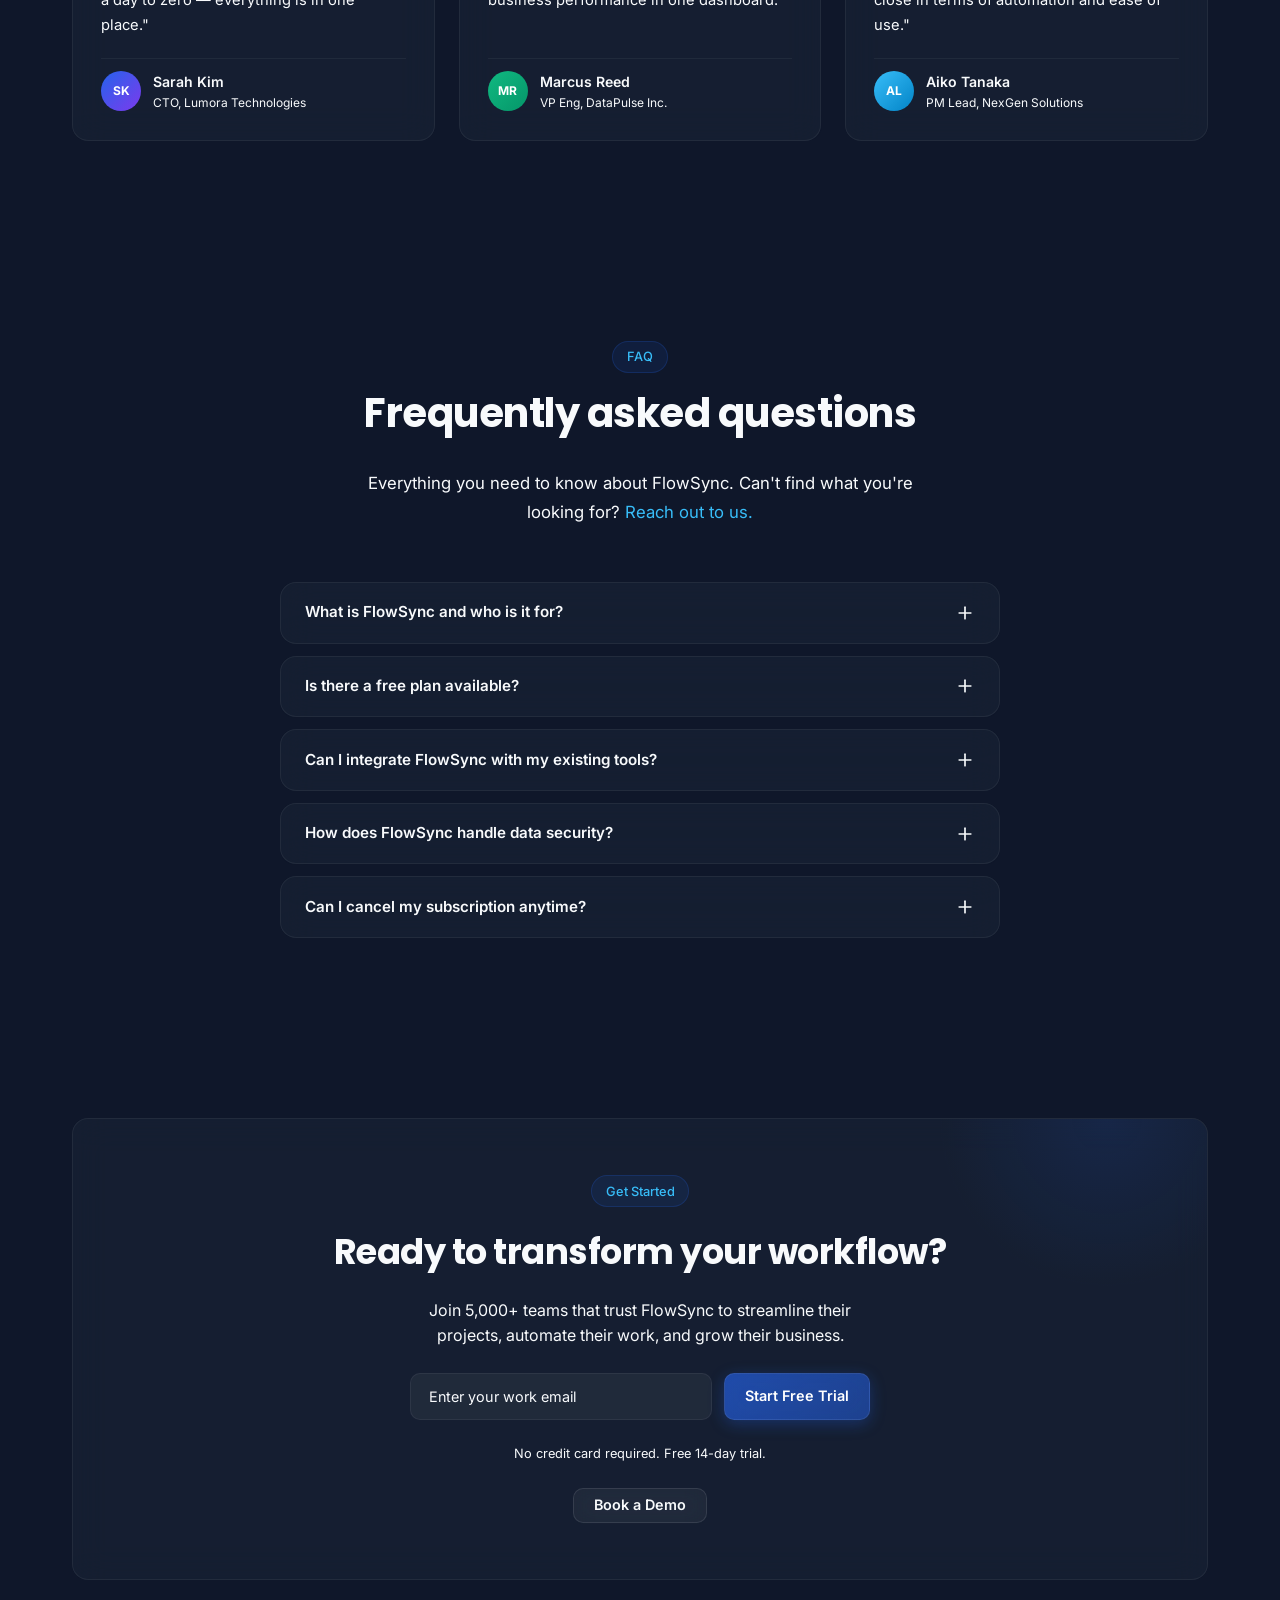
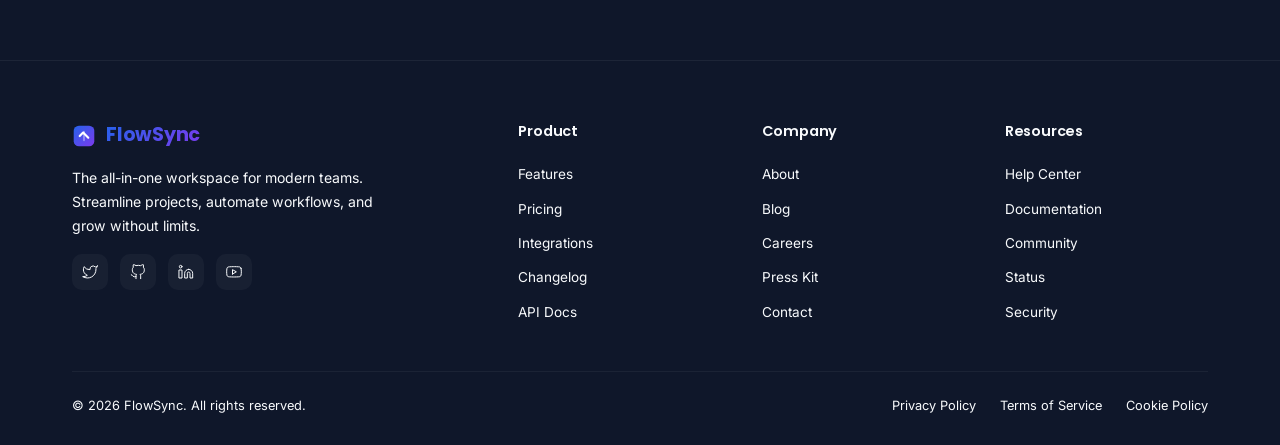
==== commit 889f330d: "feat: add cursor glow effect and back-to-top button" ====
--- a/html/dashboard.html
+++ b/html/dashboard.html
@@ -605,6 +605,12 @@
         </main>
     </div>
 
+    <div class="cursor-glow" id="cursor-glow" aria-hidden="true"></div>
+
+    <button class="back-to-top" id="back-to-top" aria-label="Back to top">
+        <svg width="20" height="20" viewBox="0 0 24 24" fill="none" stroke="currentColor" stroke-width="2.5" stroke-linecap="round" stroke-linejoin="round"><path d="M12 19V5"/><path d="M5 12l7-7 7 7"/></svg>
+    </button>
+
     <script src="../js/dashboard.js"></script>
 </body>
 
--- a/css/dashboard.css
+++ b/css/dashboard.css
@@ -2107,3 +2107,90 @@
     flex-shrink: 0;
     box-shadow: 0 0 6px var(--shadow-glow-primary);
 }
+
+/* ── Cursor Glow ── */
+.cursor-glow {
+    position: fixed;
+    top: 0;
+    left: 0;
+    width: 360px;
+    height: 360px;
+    border-radius: 50%;
+    background: radial-gradient(circle, rgba(99, 102, 241, 0.12) 0%, transparent 70%);
+    pointer-events: none;
+    z-index: 99999;
+    transform: translate(-50%, -50%);
+    will-change: transform;
+    transition: opacity 0.3s;
+}
+
+@media (hover: none) and (pointer: coarse) {
+    .cursor-glow {
+        display: none !important;
+    }
+}
+
+/* ── Back to Top ── */
+.back-to-top {
+    position: fixed;
+    bottom: 32px;
+    right: 32px;
+    width: 48px;
+    height: 48px;
+    border-radius: 50%;
+    border: 1px solid rgba(255, 255, 255, 0.25);
+    background: rgba(18, 25, 45, 0.7);
+    backdrop-filter: blur(16px);
+    -webkit-backdrop-filter: blur(16px);
+    color: #4F7CFF;
+    cursor: pointer;
+    z-index: 9999;
+    display: flex;
+    align-items: center;
+    justify-content: center;
+    opacity: 0;
+    visibility: hidden;
+    transform: translateY(12px);
+    transition: opacity 0.3s ease, visibility 0.3s ease, transform 0.3s ease, background 0.2s, color 0.2s;
+    box-shadow: 0 4px 20px rgba(0, 0, 0, 0.25);
+}
+
+.back-to-top.is-visible {
+    opacity: 1;
+    visibility: visible;
+    transform: translateY(0);
+}
+
+.back-to-top:hover {
+    background: rgba(79, 124, 255, 0.2);
+    color: #fff;
+    border-color: rgba(79, 124, 255, 0.5);
+}
+
+.back-to-top:active {
+    transform: translateY(0) scale(0.92);
+}
+
+[data-theme="light"] .back-to-top {
+    background: rgba(255, 255, 255, 0.5);
+    backdrop-filter: blur(16px);
+    -webkit-backdrop-filter: blur(16px);
+    border-color: rgba(0, 0, 0, 0.1);
+    color: #4F7CFF;
+    box-shadow: 0 4px 20px rgba(0, 0, 0, 0.08);
+}
+
+[data-theme="light"] .back-to-top:hover {
+    background: rgba(79, 124, 255, 0.12);
+    color: #2563EB;
+    border-color: rgba(79, 124, 255, 0.35);
+}
+
+@media (max-width: 480px) {
+    .back-to-top {
+        bottom: 20px;
+        right: 20px;
+        width: 44px;
+        height: 44px;
+    }
+}
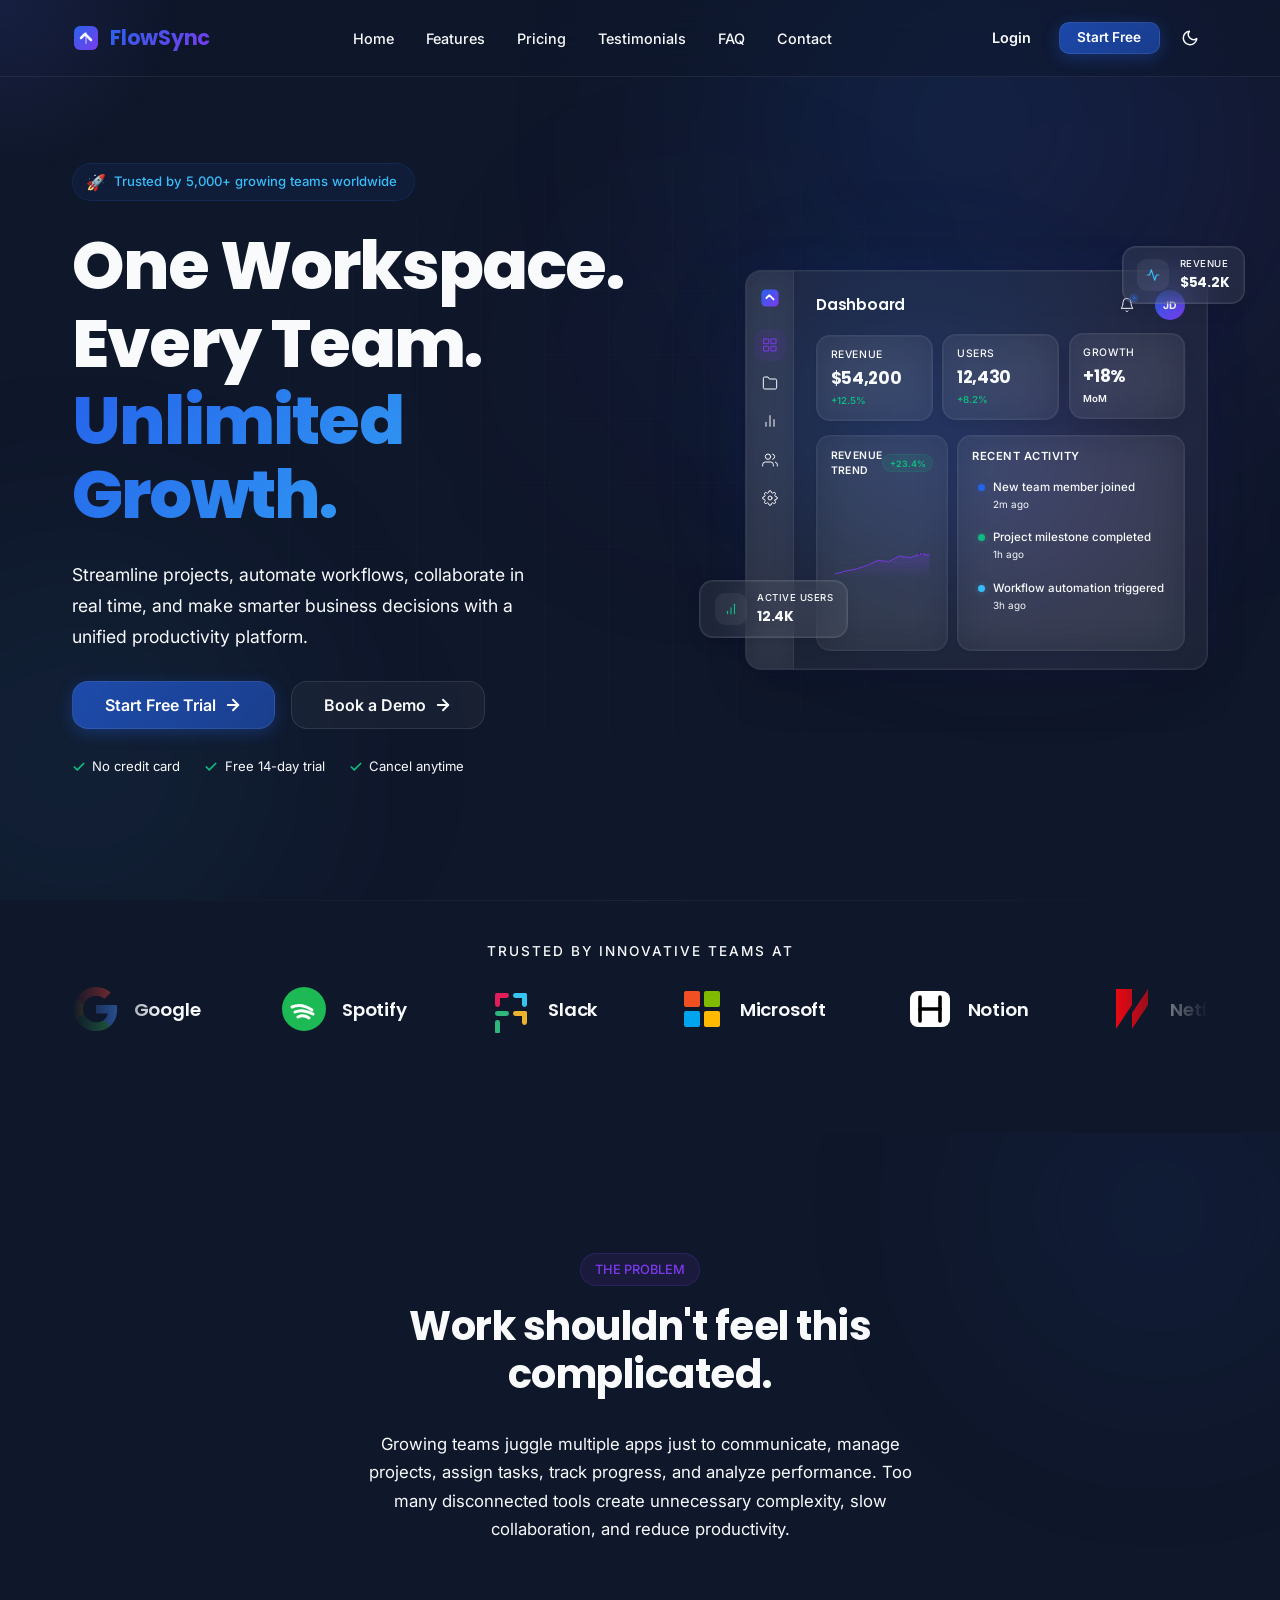
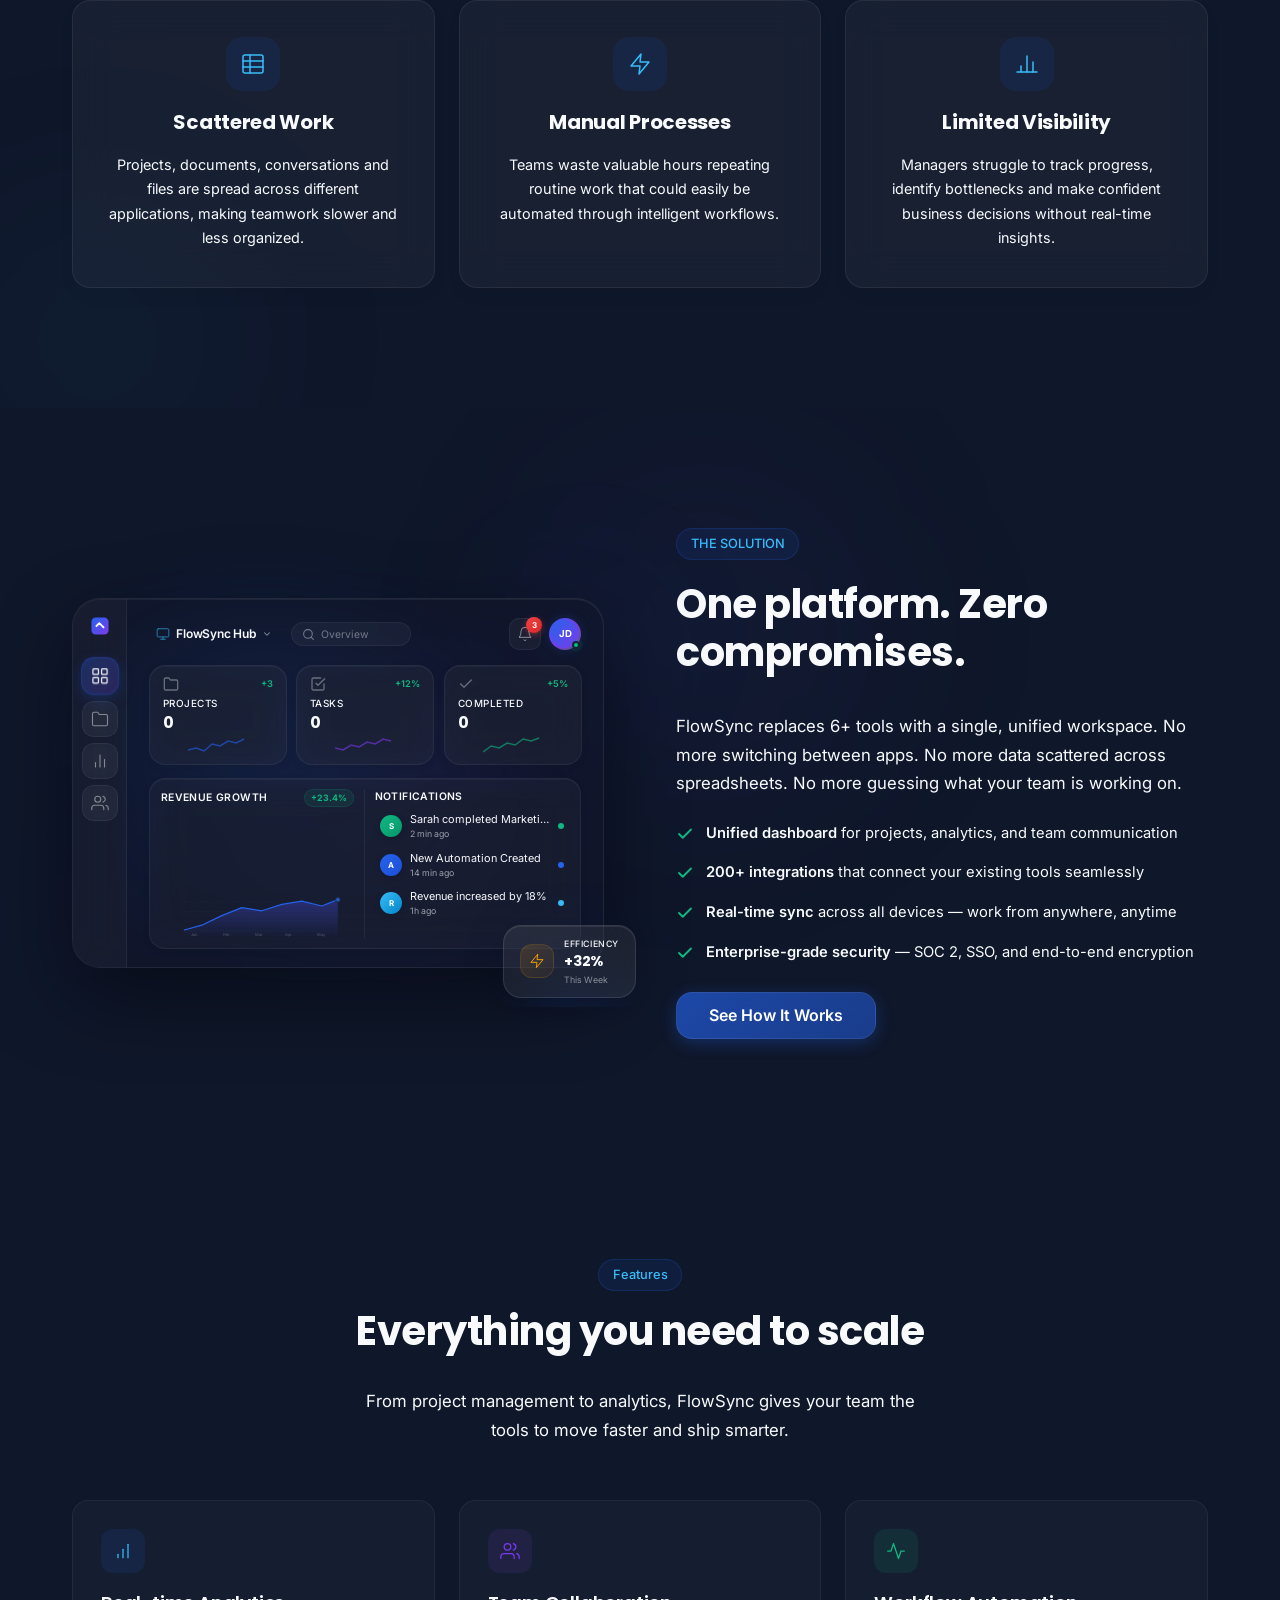
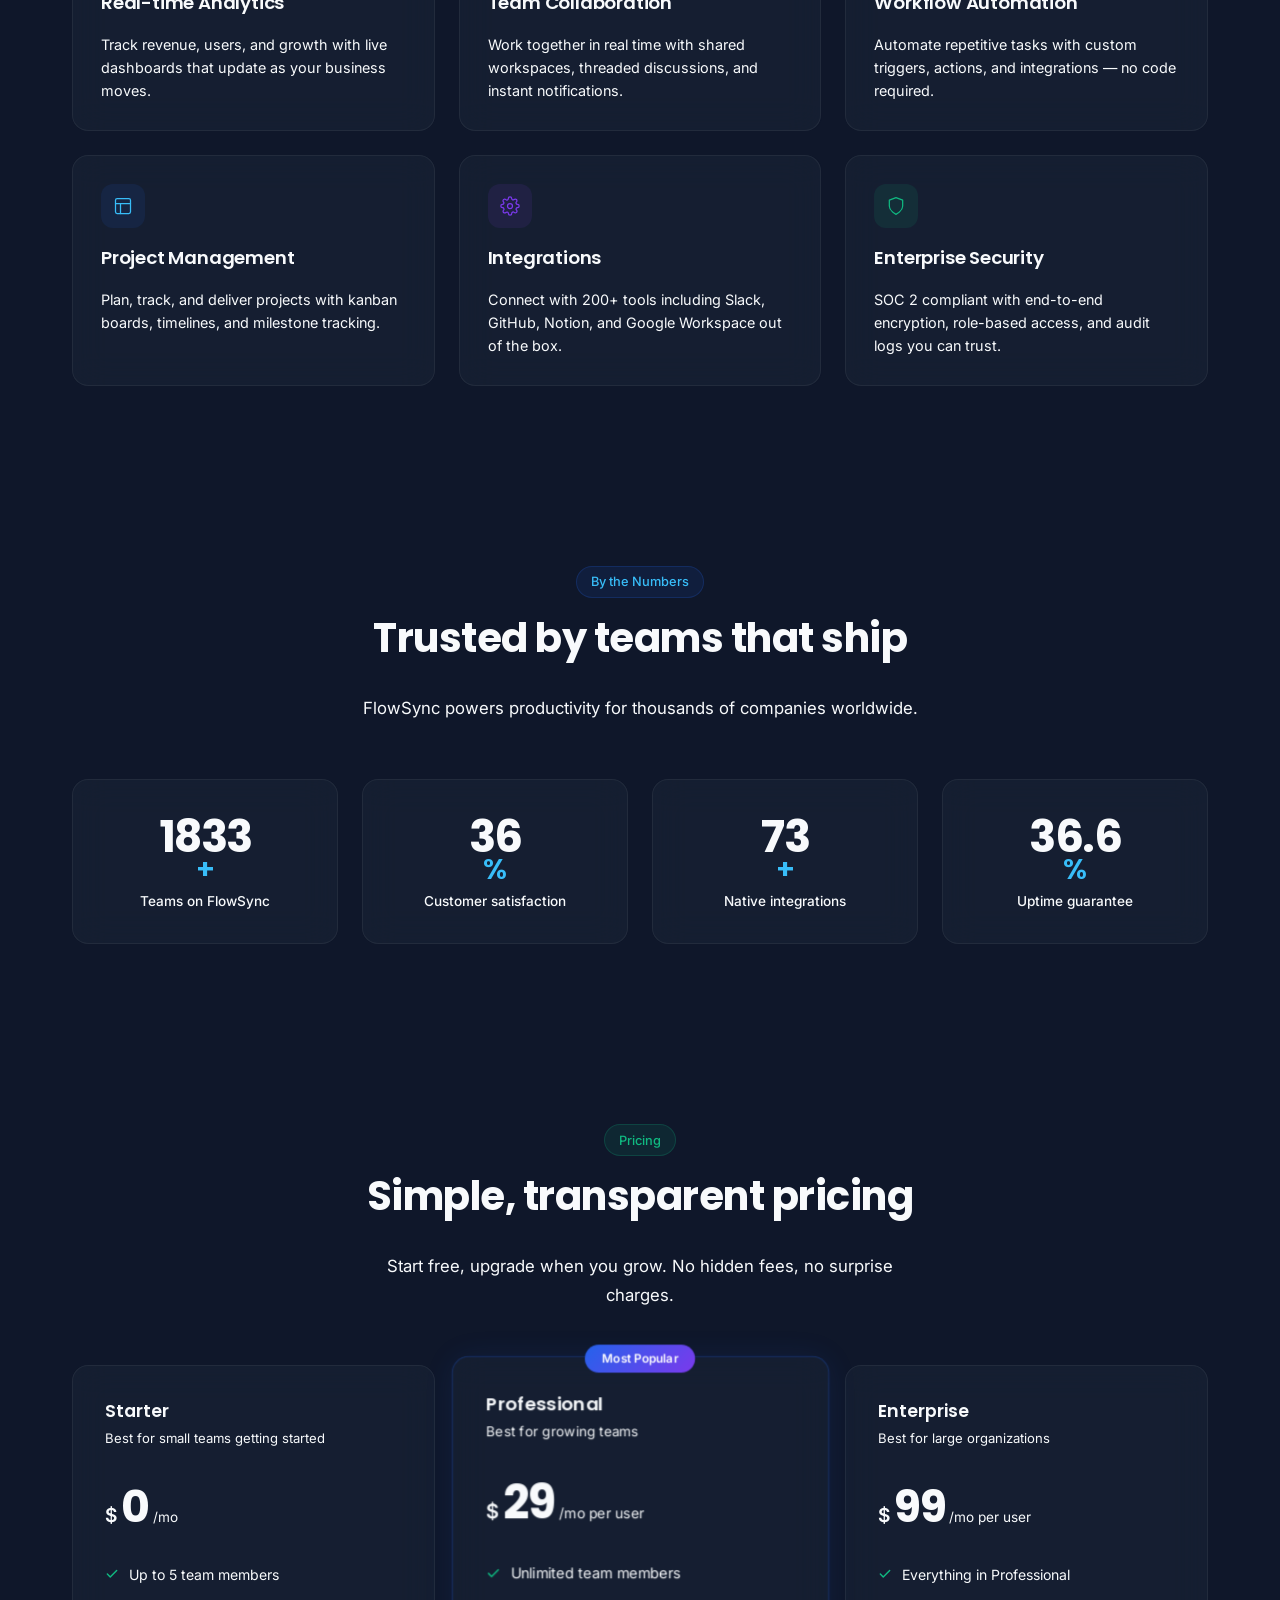
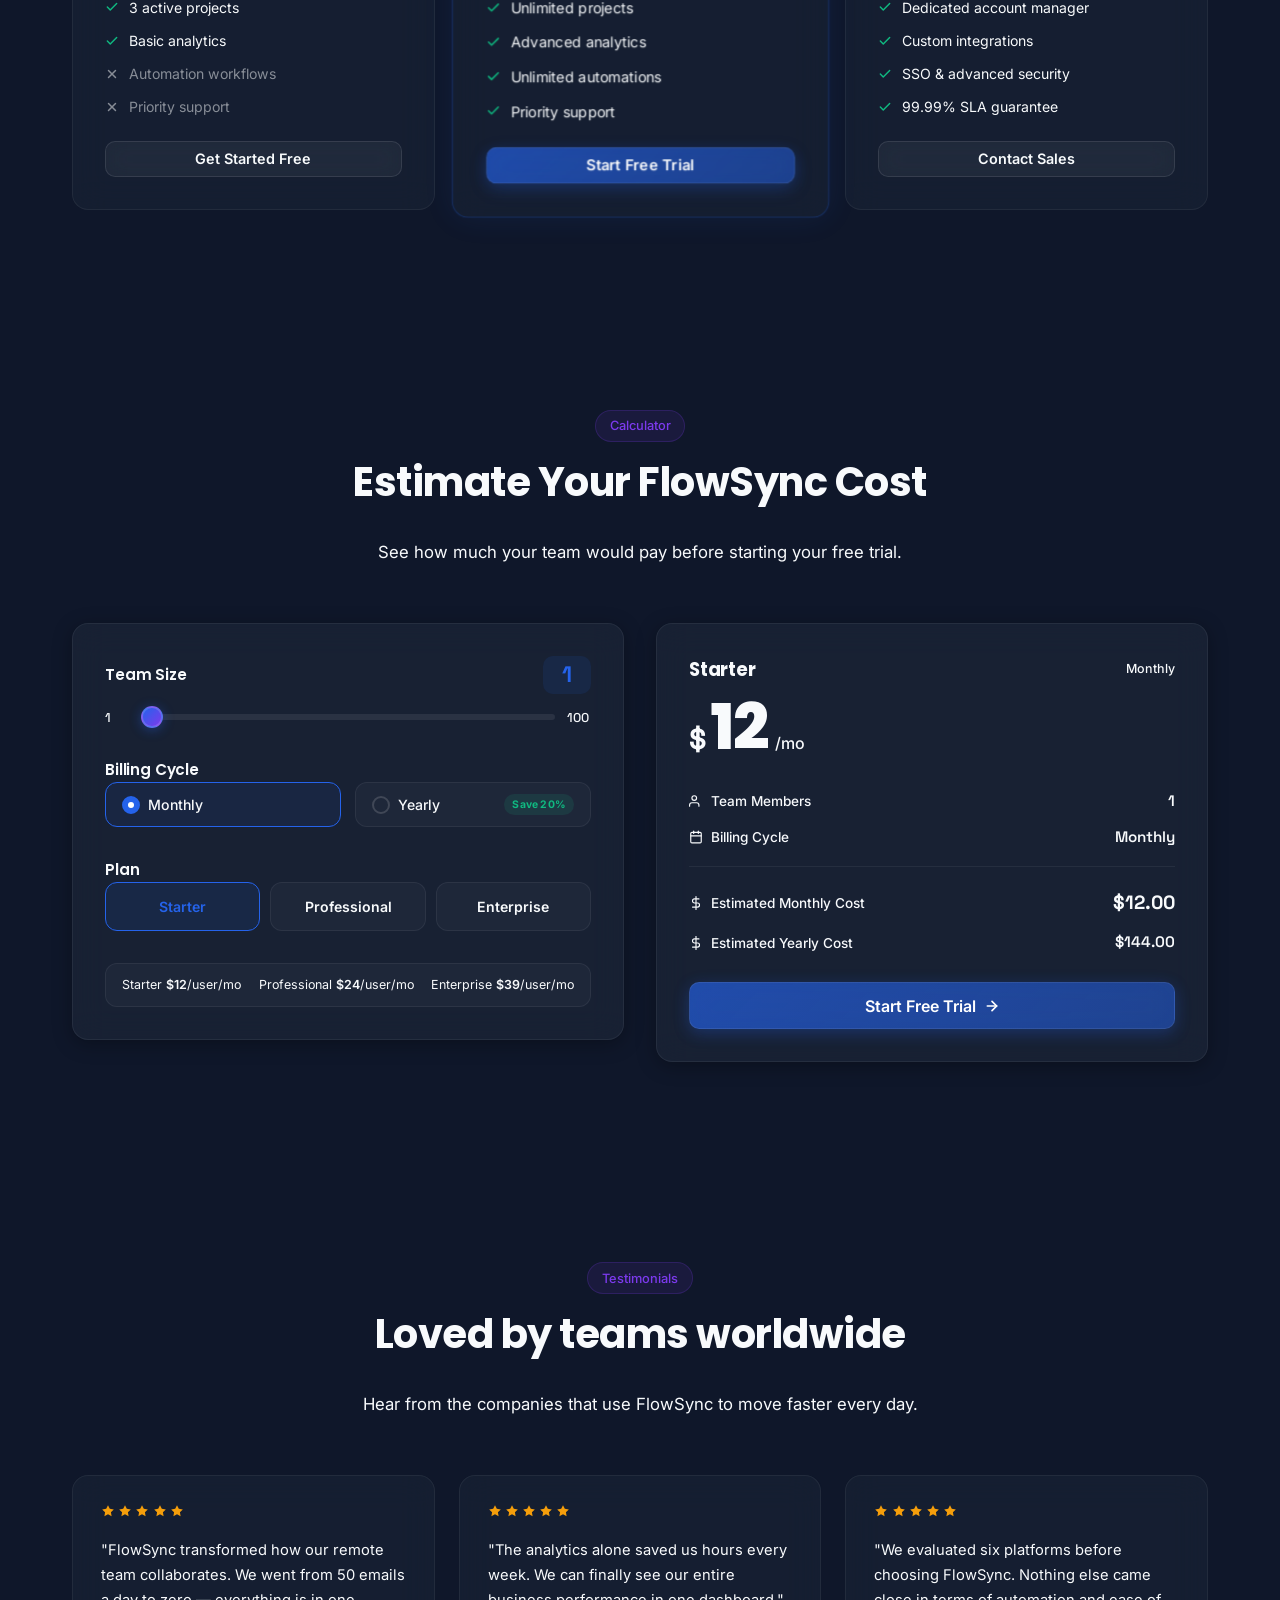
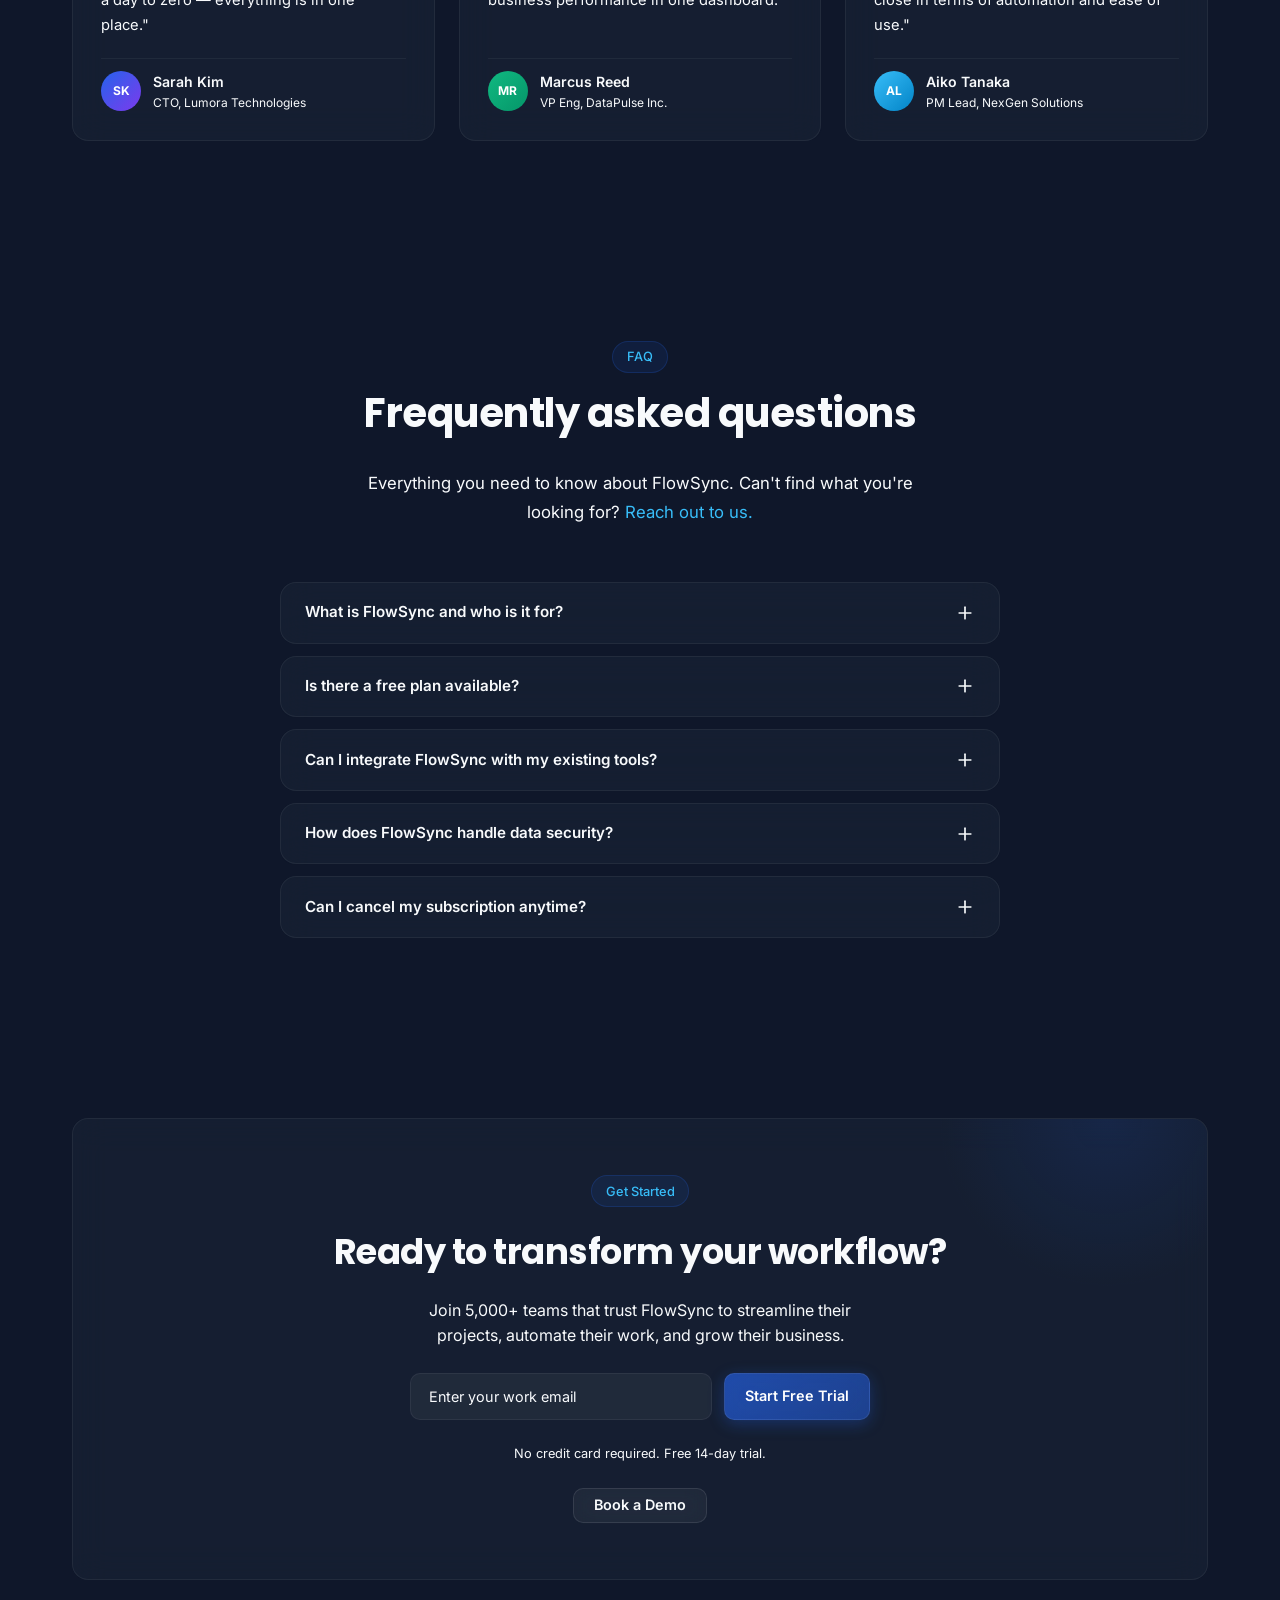
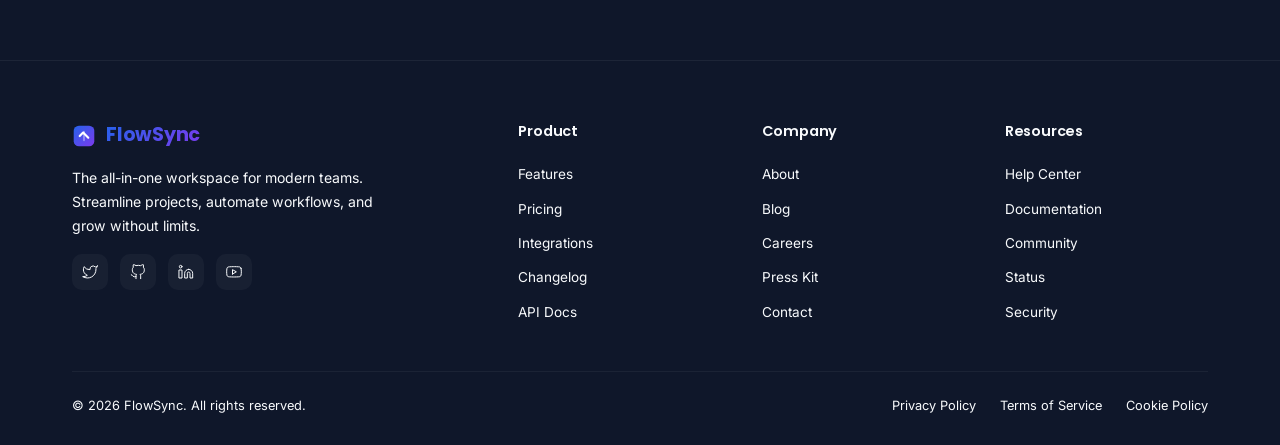
==== commit c5dc5e07: "feat: add scroll reveal animations with Intersection Observer" ====
--- a/html/dashboard.html
+++ b/html/dashboard.html
@@ -319,9 +319,9 @@
                 </div>
 
                 <!-- 4 Metrics Cards Grid -->
-                <div class="metrics-grid">
+                <div class="metrics-grid reveal-stagger">
                     <!-- Metric Card 1: Active Users -->
-                    <div class="metric-card glass-card ripple">
+                    <div class="metric-card glass-card ripple reveal">
                         <div class="m-card__header">
                             <span class="m-card__title" id="m1-title">Active Users</span>
                             <span class="m-badge m-badge--success">+12%</span>
@@ -343,7 +343,7 @@
                     </div>
 
                     <!-- Metric Card 2: Monthly Revenue -->
-                    <div class="metric-card glass-card ripple">
+                    <div class="metric-card glass-card ripple reveal">
                         <div class="m-card__header">
                             <span class="m-card__title" id="m2-title">Monthly Revenue</span>
                             <span class="m-badge m-badge--blue">+8%</span>
@@ -367,7 +367,7 @@
                     </div>
 
                     <!-- Metric Card 3: Conversion Rate -->
-                    <div class="metric-card glass-card ripple">
+                    <div class="metric-card glass-card ripple reveal">
                         <div class="m-card__header">
                             <span class="m-card__title" id="m3-title">Conversion Rate</span>
                             <span class="m-badge m-badge--purple">+3.1%</span>
@@ -385,7 +385,7 @@
                     </div>
 
                     <!-- Metric Card 4: Growth -->
-                    <div class="metric-card glass-card ripple">
+                    <div class="metric-card glass-card ripple reveal">
                         <div class="m-card__header">
                             <span class="m-card__title" id="m4-title">Growth</span>
                             <span class="m-badge m-badge--yellow">+5.2%</span>
@@ -408,10 +408,10 @@
                 </div>
 
                 <!-- Main Content Grid -->
-                <div class="content-grid">
+                <div class="content-grid reveal-stagger">
 
                     <!-- Left: Platform Growth Trends -->
-                    <section class="grid-panel main-chart glass-card" aria-labelledby="chart-heading">
+                    <section class="grid-panel main-chart glass-card reveal" aria-labelledby="chart-heading">
                         <header class="panel-header">
                             <h2 class="panel-title" id="chart-heading">Platform Growth Trends</h2>
                             <div class="chart-legend">
@@ -509,7 +509,7 @@
                     </section>
 
                     <!-- Right: Projects and Activity -->
-                    <div class="right-column">
+                    <div class="right-column reveal">
                         <!-- Project Status -->
                         <section class="grid-panel project-status glass-card" aria-labelledby="project-heading">
                             <header class="panel-header">
@@ -517,9 +517,9 @@
                                 <span class="panel-sub" id="ongoing-projects-count">4 ongoing projects</span>
                             </header>
 
-                            <div class="project-list">
+                            <div class="project-list reveal-stagger">
                                 <!-- Project 1 -->
-                                <div class="project-item">
+                                <div class="project-item reveal">
                                     <div class="project-info">
                                         <span class="project-name">Project Nebula</span>
                                         <span class="project-progress-val">88%</span>
@@ -529,7 +529,7 @@
                                     </div>
                                 </div>
                                 <!-- Project 2 -->
-                                <div class="project-item">
+                                <div class="project-item reveal">
                                     <div class="project-info">
                                         <span class="project-name">Project Quantum</span>
                                         <span class="project-progress-val">64%</span>
@@ -539,7 +539,7 @@
                                     </div>
                                 </div>
                                 <!-- Project 3 (Matches Accent Color) -->
-                                <div class="project-item">
+                                <div class="project-item reveal">
                                     <div class="project-info">
                                         <span class="project-name">Project Horizon</span>
                                         <span class="project-progress-val">42%</span>
@@ -549,7 +549,7 @@
                                     </div>
                                 </div>
                                 <!-- Project 4 -->
-                                <div class="project-item">
+                                <div class="project-item reveal">
                                     <div class="project-info">
                                         <span class="project-name">Project Aurora</span>
                                         <span class="project-progress-val">75%</span>
@@ -562,7 +562,7 @@
                         </section>
 
                         <!-- Team Activity Feed -->
-                        <section class="grid-panel team-activity glass-card" aria-labelledby="activity-heading">
+                        <section class="grid-panel team-activity glass-card reveal" aria-labelledby="activity-heading">
                             <header class="panel-header">
                                 <h2 class="panel-title" id="activity-heading">Team Activity Feed</h2>
                                 <button class="action-btn" aria-label="More options">
@@ -570,9 +570,9 @@
                                 </button>
                             </header>
 
-                            <div class="feed-list">
+                            <div class="feed-list reveal-stagger">
                                 <!-- Activity 1 -->
-                                <div class="feed-item">
+                                <div class="feed-item reveal">
                                     <div class="feed-avatar" style="background-color: rgba(56, 189, 248, 0.15); color: #0EA5E9;">SL</div>
                                     <div class="feed-content">
                                         <p class="feed-text"><strong class="feed-author">Sarah L.</strong> <span id="act-1">completed UK Sync</span></p>
@@ -580,7 +580,7 @@
                                     </div>
                                 </div>
                                 <!-- Activity 2 -->
-                                <div class="feed-item">
+                                <div class="feed-item reveal">
                                     <div class="feed-avatar" style="background-color: rgba(245, 158, 11, 0.15); color: #F59E0B;">MK</div>
                                     <div class="feed-content">
                                         <p class="feed-text"><strong class="feed-author">Mark K.</strong> <span id="act-2">pushed code to main now</span></p>
@@ -588,7 +588,7 @@
                                     </div>
                                 </div>
                                 <!-- Activity 3 -->
-                                <div class="feed-item">
+                                <div class="feed-item reveal">
                                     <div class="feed-avatar" style="background-color: rgba(236, 72, 153, 0.15); color: #EC4899;">ER</div>
                                     <div class="feed-content">
                                         <p class="feed-text"><strong class="feed-author">Emily R.</strong> <span id="act-3">created report</span></p>
--- a/css/dashboard.css
+++ b/css/dashboard.css
@@ -2194,3 +2194,37 @@
         height: 44px;
     }
 }
+
+/* ── Scroll Reveal ── */
+.reveal {
+    opacity: 0;
+    transform: translateY(30px);
+    transition: opacity 0.7s ease-out, transform 0.7s ease-out;
+    will-change: opacity, transform;
+}
+
+.reveal-visible {
+    opacity: 1;
+    transform: translateY(0);
+}
+
+.reveal-stagger > .reveal {
+    transition-delay: 0s;
+}
+
+.reveal-stagger > .reveal:nth-child(1) { transition-delay: 0ms; }
+.reveal-stagger > .reveal:nth-child(2) { transition-delay: 100ms; }
+.reveal-stagger > .reveal:nth-child(3) { transition-delay: 200ms; }
+.reveal-stagger > .reveal:nth-child(4) { transition-delay: 300ms; }
+.reveal-stagger > .reveal:nth-child(5) { transition-delay: 400ms; }
+.reveal-stagger > .reveal:nth-child(6) { transition-delay: 500ms; }
+.reveal-stagger > .reveal:nth-child(7) { transition-delay: 600ms; }
+.reveal-stagger > .reveal:nth-child(8) { transition-delay: 700ms; }
+
+@media (prefers-reduced-motion: reduce) {
+    .reveal {
+        opacity: 1;
+        transform: none;
+        transition: none;
+    }
+}
